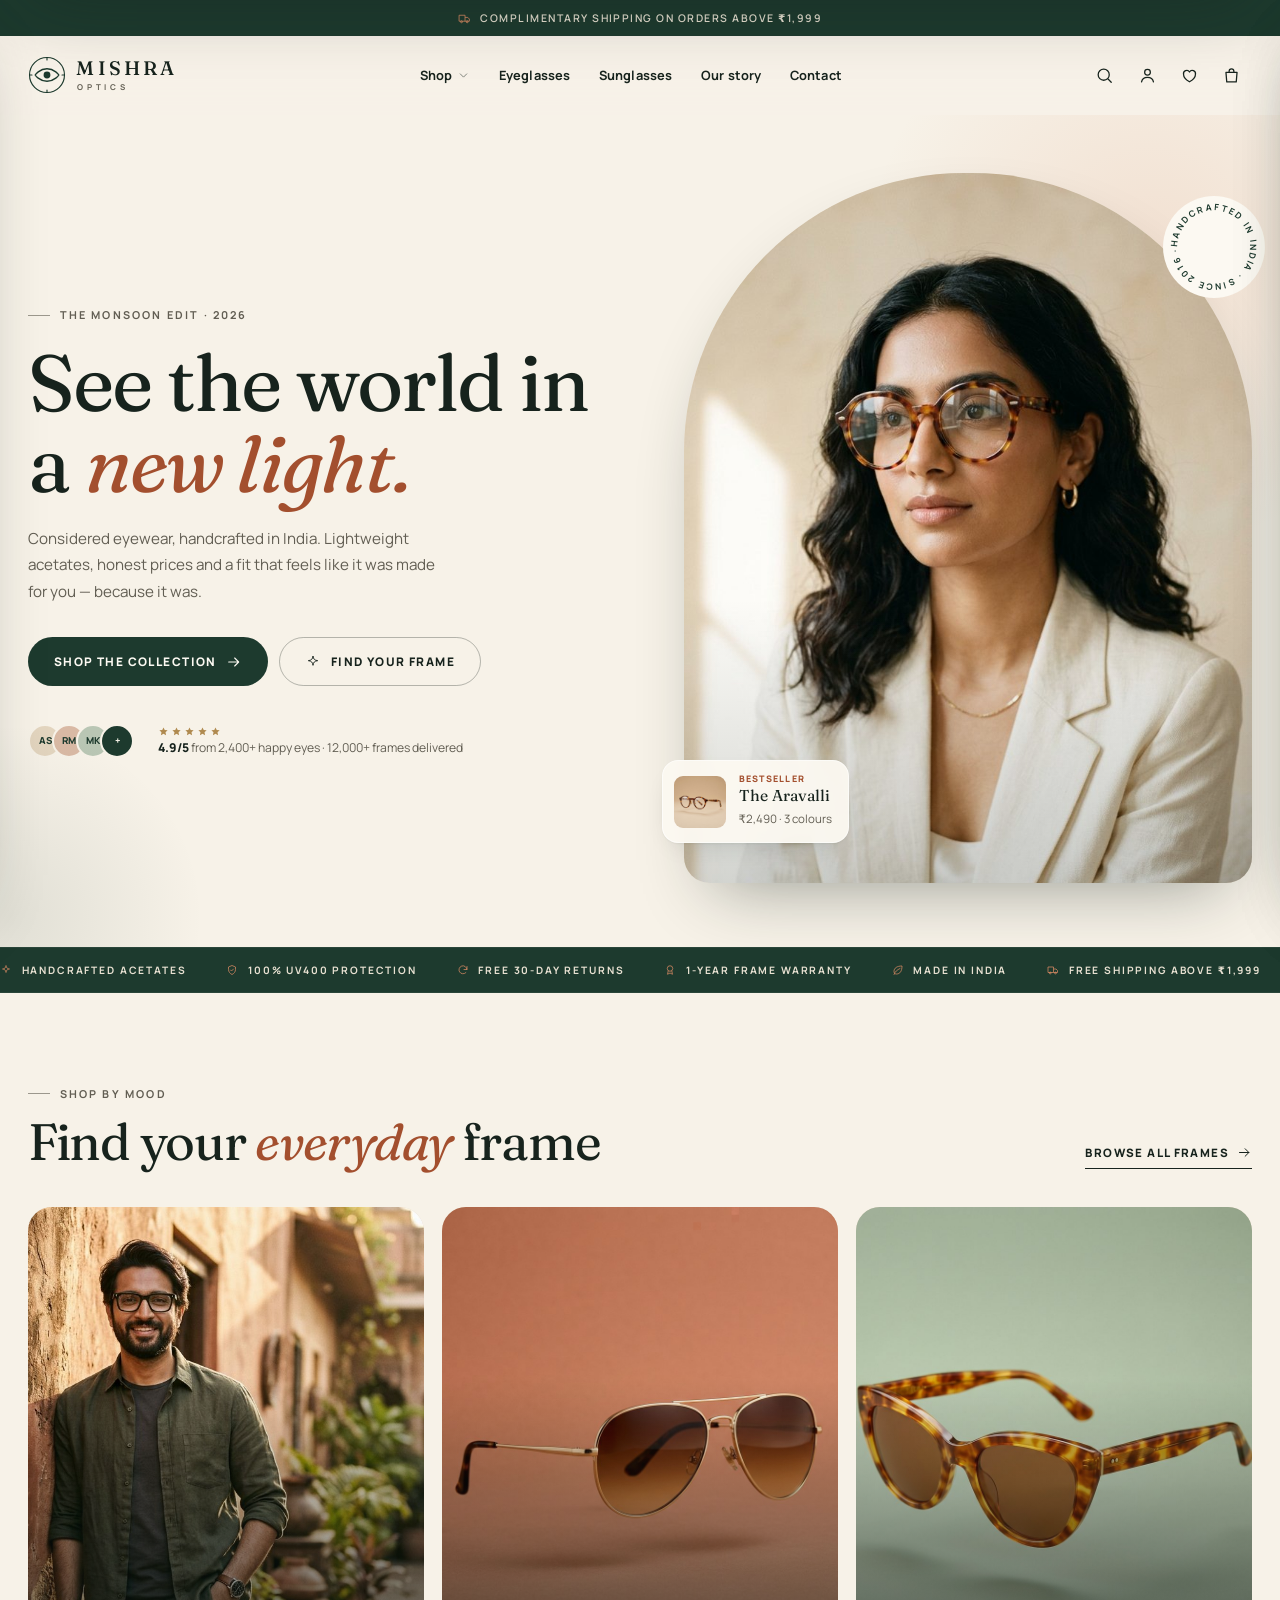
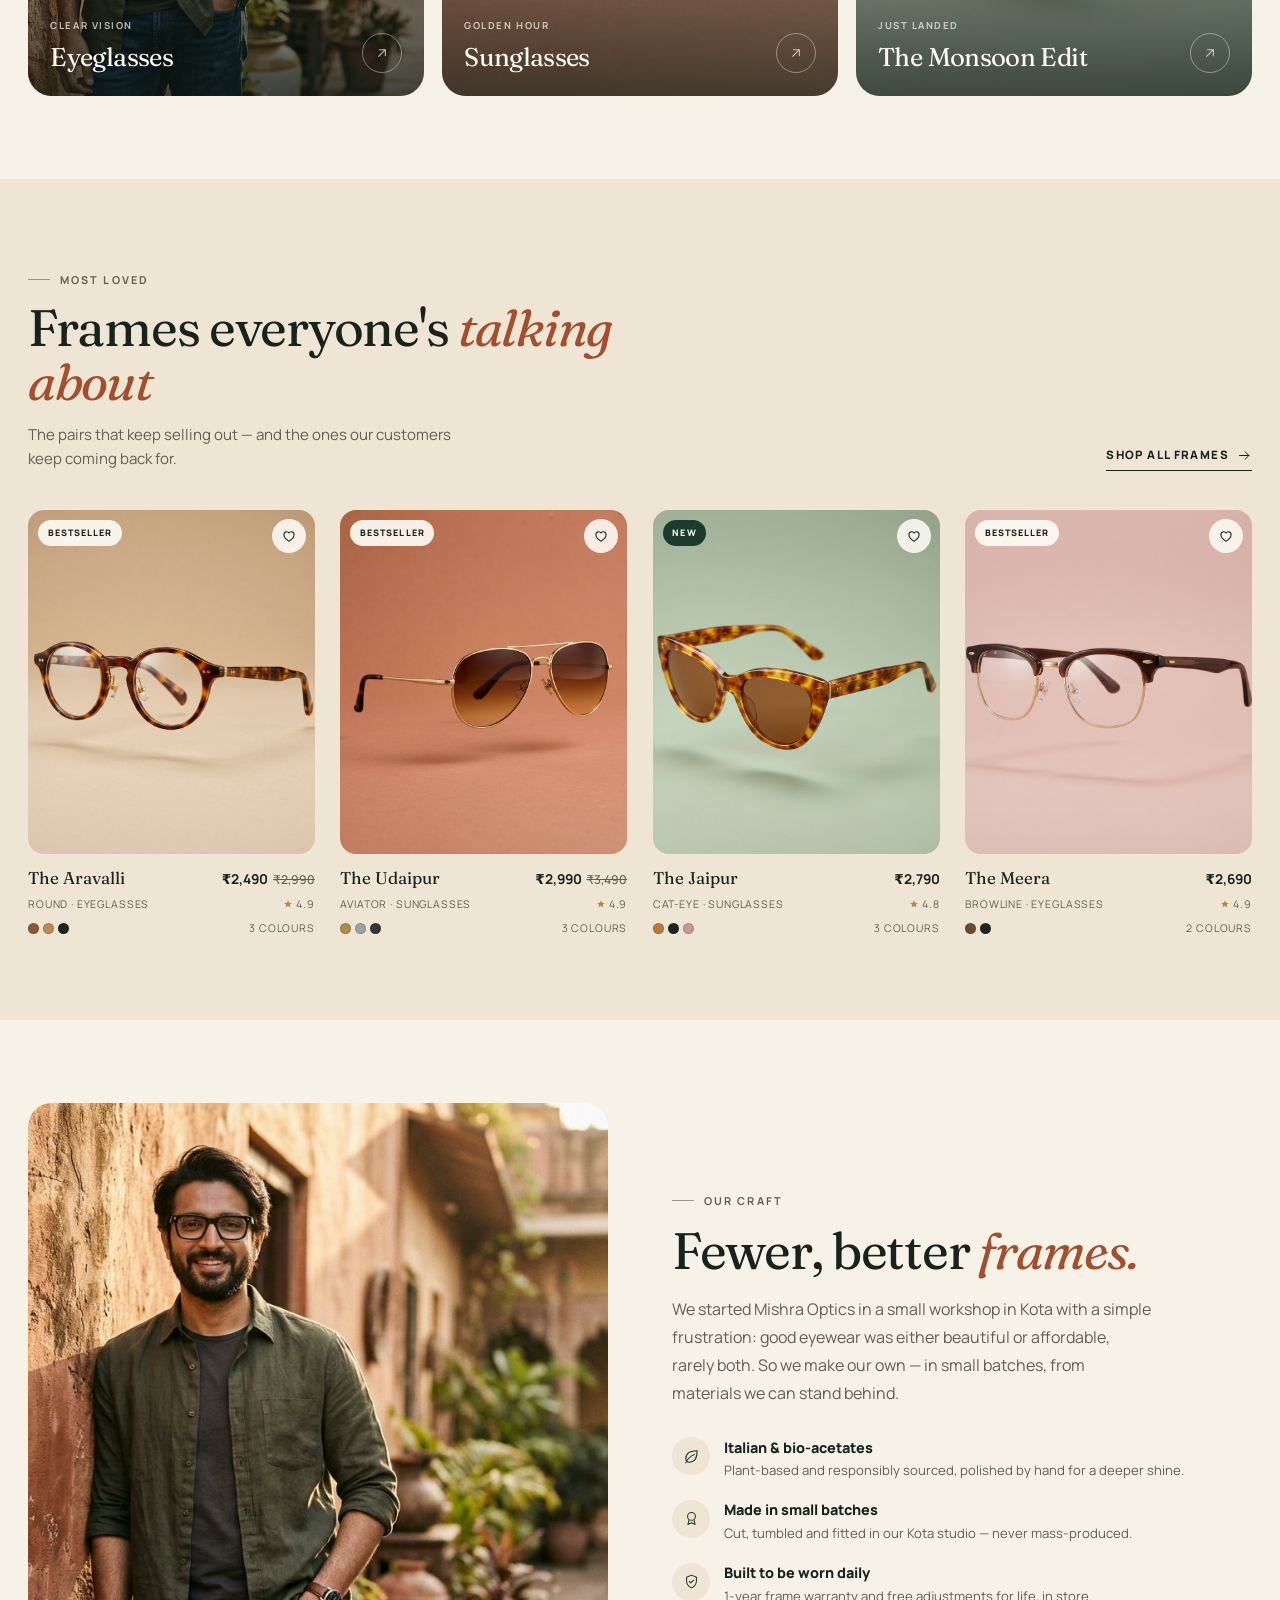
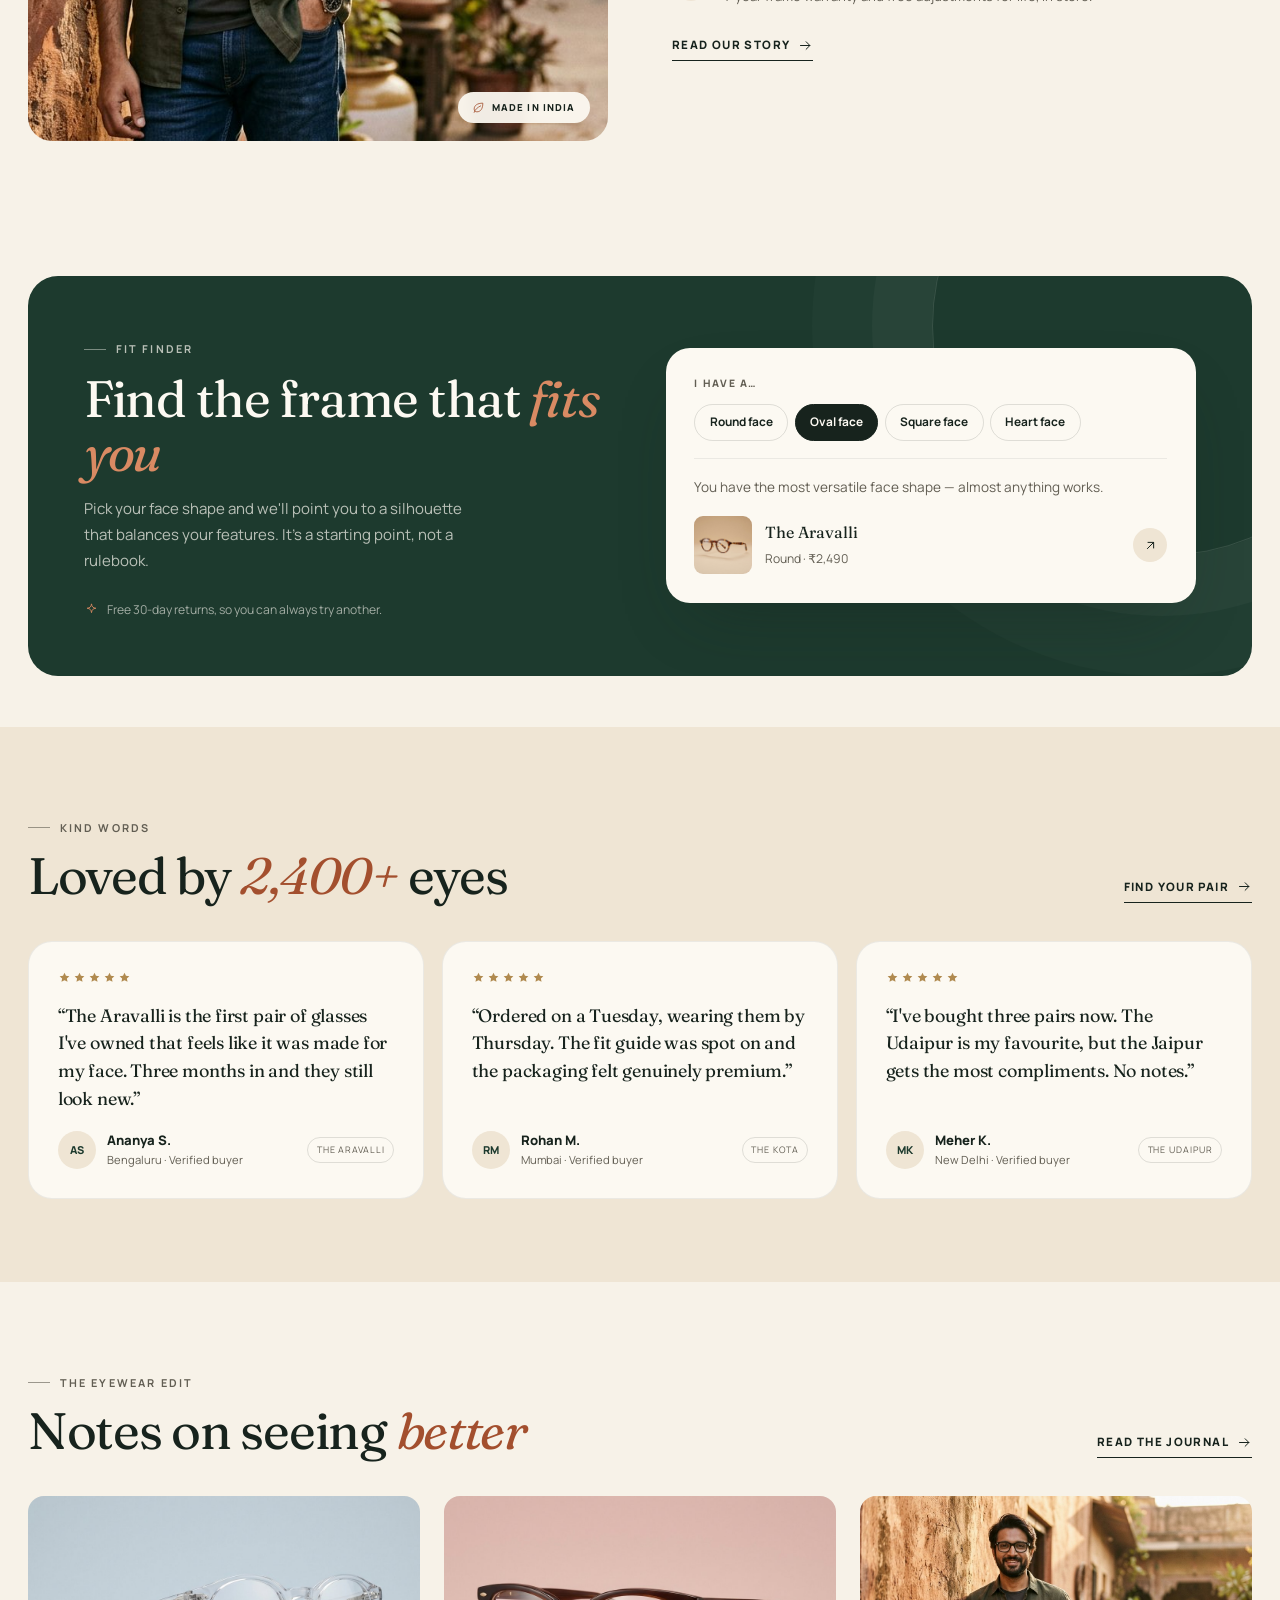
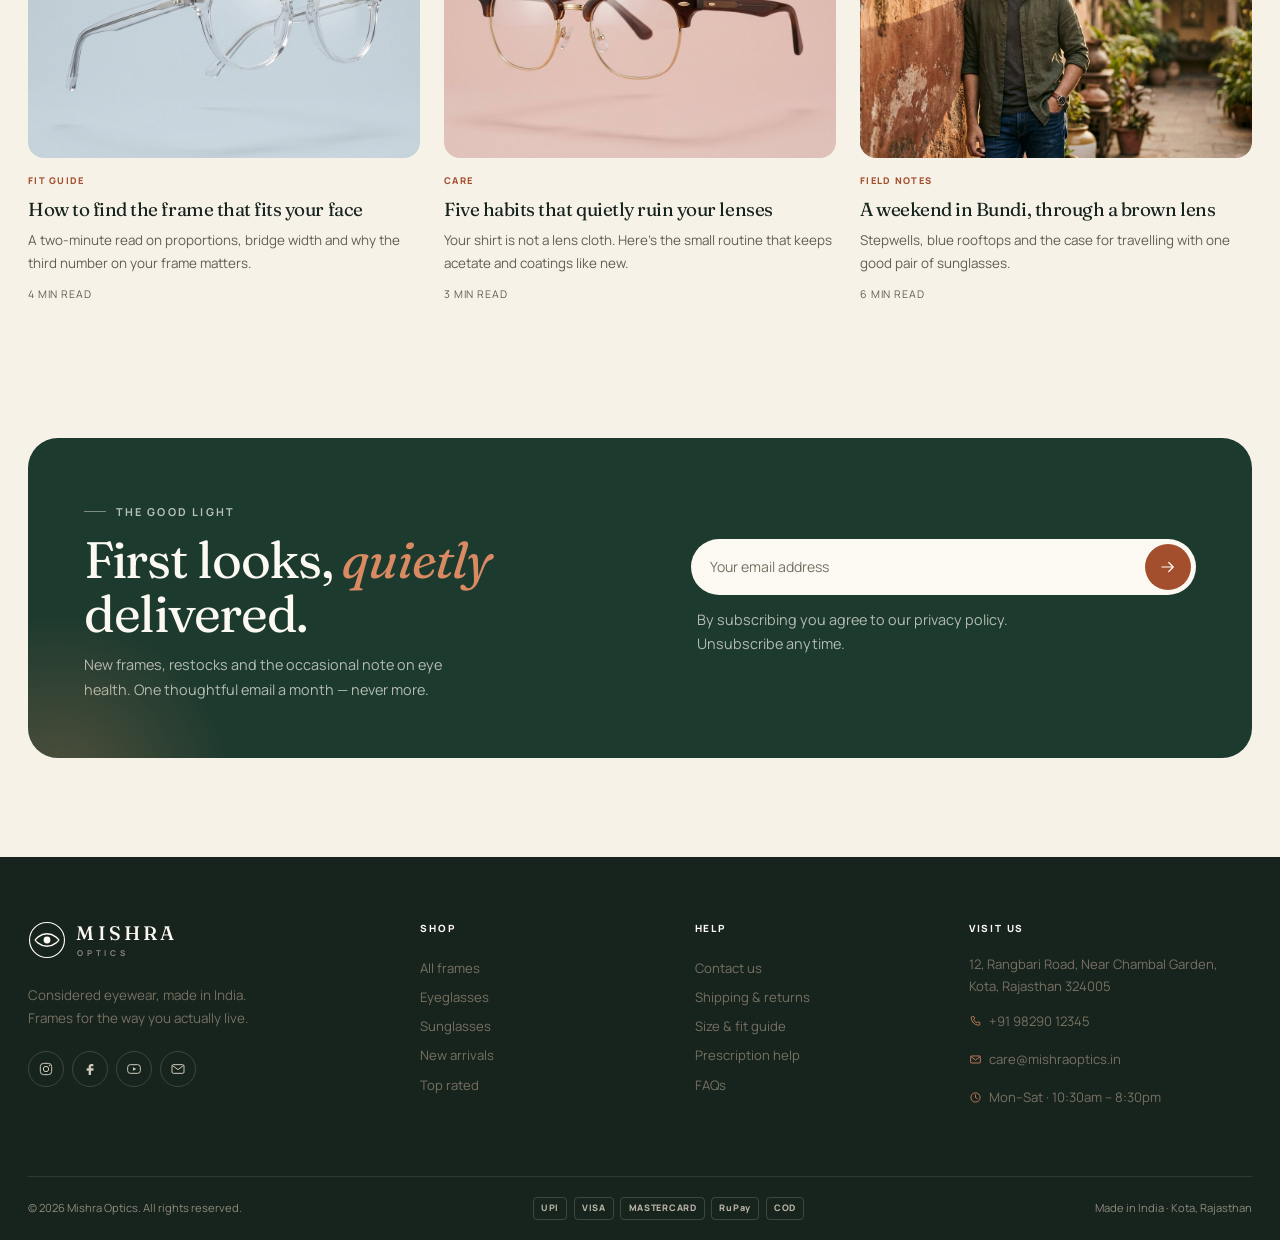
==== index.html @ b4563faf "Add frontend-only Mishra Optics storefront - Home, shop, product, about and contact pages - Catalogu" ====
<!DOCTYPE html>
<html lang="en">
<head>
<meta charset="UTF-8">
<meta name="viewport" content="width=device-width, initial-scale=1">
<title>Mishra Optics — Considered eyewear, made in India</title>
<meta name="description" content="Mishra Optics crafts lightweight, considered eyeglasses and sunglasses in India. Hand-polished acetates, UV400 lenses, free 30-day returns and a fit that feels made for you.">
<link rel="stylesheet" href="css/styles.css">
<link rel="icon" href="data:image/svg+xml,%3Csvg xmlns='http://www.w3.org/2000/svg' viewBox='0 0 40 40'%3E%3Crect width='40' height='40' rx='10' fill='%231d3a2e'/%3E%3Cpath d='M8 20s4.5-6 12-6 12 6 12 6-4.5 6-12 6S8 20 8 20Z' fill='none' stroke='%23f7f2e8' stroke-width='1.6'/%3E%3Ccircle cx='20' cy='20' r='3.4' fill='%23b65f3c'/%3E%3C/svg%3E">
</head>
<body>

<a class="skip-link" href="#main">Skip to content</a>

<div class="announce">
  <div class="announce__inner">
    <div class="announce__item is-active"><svg class="icon" aria-hidden="true"><use href="assets/icons.svg#i-truck"></use></svg> Complimentary shipping on orders above ₹1,999</div>
    <div class="announce__item"><svg class="icon" aria-hidden="true"><use href="assets/icons.svg#i-refresh"></use></svg> 30-day no-questions returns · 1-year frame warranty</div>
    <div class="announce__item"><svg class="icon" aria-hidden="true"><use href="assets/icons.svg#i-sparkle"></use></svg> New: The Monsoon Edit — now in store and online</div>
  </div>
</div>

<header class="site-header">
  <div class="container header__inner">
    <a class="brand" href="index.html" aria-label="Mishra Optics — home">
      <svg class="brand__mark" viewBox="0 0 40 40" fill="none" aria-hidden="true">
        <circle cx="20" cy="20" r="18.4" stroke="currentColor" stroke-width="1.2"/>
        <path d="M7.5 20S12 13.4 20 13.4 32.5 20 32.5 20 28 26.6 20 26.6 7.5 20 7.5 20Z" stroke="currentColor" stroke-width="1.4" stroke-linejoin="round"/>
        <circle cx="20" cy="20" r="3.6" fill="currentColor"/>
        <path d="M20 1.6v2.6M20 35.8v2.6M1.6 20h2.6M35.8 20h2.6" stroke="currentColor" stroke-width="1.2" stroke-linecap="round"/>
      </svg>
      <span class="brand__text"><span class="brand__name">MISHRA</span><span class="brand__sub">OPTICS</span></span>
    </a>

    <nav class="nav" aria-label="Main navigation">
      <div class="has-mega">
        <button class="nav__link" type="button" aria-haspopup="true">Shop <svg class="icon" aria-hidden="true"><use href="assets/icons.svg#i-chevron-down"></use></svg></button>
        <div class="mega">
          <div>
            <h4>Shop</h4>
            <a href="shop.html">All frames</a>
            <a href="shop.html?category=eyeglasses">Eyeglasses</a>
            <a href="shop.html?category=sunglasses">Sunglasses</a>
            <a href="shop.html?sort=newest">New arrivals</a>
            <a href="shop.html?sort=rating">Top rated</a>
          </div>
          <div>
            <h4>By shape</h4>
            <a href="shop.html?shape=Round">Round</a>
            <a href="shop.html?shape=Rectangle">Rectangle</a>
            <a href="shop.html?shape=Aviator">Aviator</a>
            <a href="shop.html?shape=Cat-eye">Cat-eye</a>
            <a href="shop.html?shape=Square">Square</a>
          </div>
          <a class="mega__feature" href="shop.html?sort=newest">
            <img src="images/product-jaipur.jpg" alt="The Jaipur sunglasses" loading="lazy">
            <span>The Monsoon Edit</span>
            <strong>New shapes for golden hour</strong>
          </a>
        </div>
      </div>
      <a class="nav__link" href="shop.html?category=eyeglasses">Eyeglasses</a>
      <a class="nav__link" href="shop.html?category=sunglasses">Sunglasses</a>
      <a class="nav__link" href="about.html">Our story</a>
      <a class="nav__link" href="contact.html">Contact</a>
    </nav>

    <div class="header__actions">
      <button class="icon-btn" type="button" data-open-search aria-label="Search frames"><svg class="icon" aria-hidden="true"><use href="assets/icons.svg#i-search"></use></svg></button>
      <a class="icon-btn icon-btn--account" href="contact.html" aria-label="Help and contact"><svg class="icon" aria-hidden="true"><use href="assets/icons.svg#i-user"></use></svg></a>
      <button class="icon-btn" type="button" data-open-wishlist aria-label="Saved frames"><svg class="icon" aria-hidden="true"><use href="assets/icons.svg#i-heart"></use></svg><span class="icon-btn__count" data-wish-count hidden>0</span></button>
      <button class="icon-btn" type="button" data-open-cart aria-label="Shopping bag"><svg class="icon" aria-hidden="true"><use href="assets/icons.svg#i-bag"></use></svg><span class="icon-btn__count" data-cart-count hidden>0</span></button>
      <button class="icon-btn burger" type="button" data-open-menu aria-label="Open menu"><svg class="icon" aria-hidden="true"><use href="assets/icons.svg#i-menu"></use></svg></button>
    </div>
  </div>
</header>

<main id="main">
  <section class="hero">
    <div class="container hero__grid">
      <div class="hero__copy">
        <span class="eyebrow">The Monsoon Edit · 2026</span>
        <h1>See the world in a <em>new light.</em></h1>
        <p class="hero__lede">Considered eyewear, handcrafted in India. Lightweight acetates, honest prices and a fit that feels like it was made for you — because it was.</p>
        <div class="hero__actions">
          <a class="btn btn-primary" href="shop.html">Shop the collection <svg class="icon" aria-hidden="true"><use href="assets/icons.svg#i-arrow-right"></use></svg></a>
          <a class="btn btn-outline" href="#fitFinder"><svg class="icon" aria-hidden="true"><use href="assets/icons.svg#i-sparkle"></use></svg> Find your frame</a>
        </div>
        <div class="hero__proof">
          <div class="avatars" aria-hidden="true"><span>AS</span><span>RM</span><span>MK</span><span>+</span></div>
          <div class="proof__text">
            <div class="proof__stars" aria-label="Rated 4.9 out of 5">
              <svg class="icon" aria-hidden="true"><use href="assets/icons.svg#i-star"></use></svg><svg class="icon" aria-hidden="true"><use href="assets/icons.svg#i-star"></use></svg><svg class="icon" aria-hidden="true"><use href="assets/icons.svg#i-star"></use></svg><svg class="icon" aria-hidden="true"><use href="assets/icons.svg#i-star"></use></svg><svg class="icon" aria-hidden="true"><use href="assets/icons.svg#i-star"></use></svg>
            </div>
            <strong>4.9/5</strong> from 2,400+ happy eyes · 12,000+ frames delivered
          </div>
        </div>
      </div>

      <div class="hero__media">
        <div class="hero__frame">
          <img src="images/hero.jpg" alt="Model wearing round tortoiseshell Mishra Optics frames" width="900" height="1125" fetchpriority="high">
        </div>
        <svg class="hero__seal" viewBox="0 0 100 100" aria-hidden="true">
          <circle cx="50" cy="50" r="49"></circle>
          <defs><path id="sealPath" d="M50,50 m-35,0 a35,35 0 1,1 70,0 a35,35 0 1,1 -70,0"></path></defs>
          <text><textPath href="#sealPath">Handcrafted in India · Since 2016 · </textPath></text>
        </svg>
        <a class="hero__card" href="product.html?id=aravalli">
          <img src="images/product-aravalli.jpg" alt="The Aravalli frame" loading="lazy">
          <div><span>Bestseller</span><strong>The Aravalli</strong><small>₹2,490 · 3 colours</small></div>
        </a>
      </div>
    </div>
  </section>

  <div class="marquee" aria-hidden="true">
    <div class="marquee__track">
      <div class="marquee__group">
        <span class="marquee__item"><svg class="icon"><use href="assets/icons.svg#i-sparkle"></use></svg> Handcrafted acetates</span>
        <span class="marquee__item"><svg class="icon"><use href="assets/icons.svg#i-shield"></use></svg> 100% UV400 protection</span>
        <span class="marquee__item"><svg class="icon"><use href="assets/icons.svg#i-refresh"></use></svg> Free 30-day returns</span>
        <span class="marquee__item"><svg class="icon"><use href="assets/icons.svg#i-award"></use></svg> 1-year frame warranty</span>
        <span class="marquee__item"><svg class="icon"><use href="assets/icons.svg#i-leaf"></use></svg> Made in India</span>
        <span class="marquee__item"><svg class="icon"><use href="assets/icons.svg#i-truck"></use></svg> Free shipping above ₹1,999</span>
      </div>
      <div class="marquee__group">
        <span class="marquee__item"><svg class="icon"><use href="assets/icons.svg#i-sparkle"></use></svg> Handcrafted acetates</span>
        <span class="marquee__item"><svg class="icon"><use href="assets/icons.svg#i-shield"></use></svg> 100% UV400 protection</span>
        <span class="marquee__item"><svg class="icon"><use href="assets/icons.svg#i-refresh"></use></svg> Free 30-day returns</span>
        <span class="marquee__item"><svg class="icon"><use href="assets/icons.svg#i-award"></use></svg> 1-year frame warranty</span>
        <span class="marquee__item"><svg class="icon"><use href="assets/icons.svg#i-leaf"></use></svg> Made in India</span>
        <span class="marquee__item"><svg class="icon"><use href="assets/icons.svg#i-truck"></use></svg> Free shipping above ₹1,999</span>
      </div>
    </div>
  </div>

  <section class="section">
    <div class="container">
      <div class="section-head">
        <div class="section-head__copy">
          <span class="eyebrow">Shop by mood</span>
          <h2>Find your <em>everyday</em> frame</h2>
        </div>
        <a class="link-arrow" href="shop.html">Browse all frames <svg class="icon" aria-hidden="true"><use href="assets/icons.svg#i-arrow-right"></use></svg></a>
      </div>
      <div class="cat-grid">
        <a class="cat-card reveal" href="shop.html?category=eyeglasses">
          <img src="images/lifestyle.jpg" alt="Man wearing black rectangular eyeglasses" loading="lazy">
          <div class="cat-card__body">
            <div><span>Clear vision</span><h3>Eyeglasses</h3></div>
            <span class="cat-card__arrow"><svg class="icon" aria-hidden="true"><use href="assets/icons.svg#i-arrow-up-right"></use></svg></span>
          </div>
        </a>
        <a class="cat-card reveal" style="--d:80ms" href="shop.html?category=sunglasses">
          <img src="images/product-udaipur.jpg" alt="Gold aviator sunglasses" loading="lazy">
          <div class="cat-card__body">
            <div><span>Golden hour</span><h3>Sunglasses</h3></div>
            <span class="cat-card__arrow"><svg class="icon" aria-hidden="true"><use href="assets/icons.svg#i-arrow-up-right"></use></svg></span>
          </div>
        </a>
        <a class="cat-card reveal" style="--d:160ms" href="shop.html?sort=newest">
          <img src="images/product-jaipur.jpg" alt="Honey tortoiseshell cat-eye sunglasses" loading="lazy">
          <div class="cat-card__body">
            <div><span>Just landed</span><h3>The Monsoon Edit</h3></div>
            <span class="cat-card__arrow"><svg class="icon" aria-hidden="true"><use href="assets/icons.svg#i-arrow-up-right"></use></svg></span>
          </div>
        </a>
      </div>
    </div>
  </section>

  <section class="section section--cream">
    <div class="container">
      <div class="section-head">
        <div class="section-head__copy">
          <span class="eyebrow">Most loved</span>
          <h2>Frames everyone's <em>talking about</em></h2>
          <p>The pairs that keep selling out — and the ones our customers keep coming back for.</p>
        </div>
        <a class="link-arrow" href="shop.html">Shop all frames <svg class="icon" aria-hidden="true"><use href="assets/icons.svg#i-arrow-right"></use></svg></a>
      </div>
      <div class="product-grid" id="homeProducts"></div>
    </div>
  </section>

  <section class="section">
    <div class="container split">
      <div class="split__media reveal">
        <img src="images/lifestyle.jpg" alt="Mishra Optics campaign portrait in warm afternoon light" loading="lazy">
        <span class="split__tag"><svg class="icon" aria-hidden="true"><use href="assets/icons.svg#i-leaf"></use></svg> Made in India</span>
      </div>
      <div class="split__body reveal" style="--d:100ms">
        <span class="eyebrow">Our craft</span>
        <h2>Fewer, better <em>frames.</em></h2>
        <p>We started Mishra Optics in a small workshop in Kota with a simple frustration: good eyewear was either beautiful or affordable, rarely both. So we make our own — in small batches, from materials we can stand behind.</p>
        <ul class="feature-list">
          <li>
            <span class="f-icon"><svg class="icon" aria-hidden="true"><use href="assets/icons.svg#i-leaf"></use></svg></span>
            <div><strong>Italian & bio-acetates</strong><span>Plant-based and responsibly sourced, polished by hand for a deeper shine.</span></div>
          </li>
          <li>
            <span class="f-icon"><svg class="icon" aria-hidden="true"><use href="assets/icons.svg#i-award"></use></svg></span>
            <div><strong>Made in small batches</strong><span>Cut, tumbled and fitted in our Kota studio — never mass-produced.</span></div>
          </li>
          <li>
            <span class="f-icon"><svg class="icon" aria-hidden="true"><use href="assets/icons.svg#i-shield"></use></svg></span>
            <div><strong>Built to be worn daily</strong><span>1-year frame warranty and free adjustments for life, in store.</span></div>
          </li>
        </ul>
        <a class="link-arrow" href="about.html">Read our story <svg class="icon" aria-hidden="true"><use href="assets/icons.svg#i-arrow-right"></use></svg></a>
      </div>
    </div>
  </section>

  <section class="section section--tight" id="fitFinder">
    <div class="container">
      <div class="fit reveal" id="fitFinderMount"></div>
    </div>
  </section>

  <section class="section section--cream">
    <div class="container">
      <div class="section-head">
        <div class="section-head__copy">
          <span class="eyebrow">Kind words</span>
          <h2>Loved by <em>2,400+</em> eyes</h2>
        </div>
        <a class="link-arrow" href="shop.html">Find your pair <svg class="icon" aria-hidden="true"><use href="assets/icons.svg#i-arrow-right"></use></svg></a>
      </div>
      <div class="testi-grid" id="testiGrid"></div>
    </div>
  </section>

  <section class="section">
    <div class="container">
      <div class="section-head">
        <div class="section-head__copy">
          <span class="eyebrow">The eyewear edit</span>
          <h2>Notes on seeing <em>better</em></h2>
        </div>
        <a class="link-arrow" href="about.html">Read the journal <svg class="icon" aria-hidden="true"><use href="assets/icons.svg#i-arrow-right"></use></svg></a>
      </div>
      <div class="journal-grid" id="journalGrid"></div>
    </div>
  </section>

  <section class="section section--tight">
    <div class="container">
      <div class="newsletter reveal">
        <div>
          <span class="eyebrow eyebrow--light">The good light</span>
          <h2>First looks, <em>quietly</em> delivered.</h2>
          <p>New frames, restocks and the occasional note on eye health. One thoughtful email a month — never more.</p>
        </div>
        <div>
          <form class="newsletter__form" id="newsletterForm" novalidate>
            <div class="newsletter__field">
              <input type="email" id="newsletterEmail" placeholder="Your email address" aria-label="Email address" autocomplete="email" required>
              <button class="newsletter__submit" type="submit" aria-label="Subscribe"><svg class="icon" aria-hidden="true"><use href="assets/icons.svg#i-arrow-right"></use></svg></button>
            </div>
            <p class="newsletter__note">By subscribing you agree to our privacy policy. Unsubscribe anytime.</p>
            <div class="newsletter__success"><svg class="icon" aria-hidden="true"><use href="assets/icons.svg#i-check"></use></svg> You're on the list. Welcome to the good light.</div>
          </form>
        </div>
      </div>
    </div>
  </section>
</main>

<footer class="site-footer">
  <div class="container">
    <div class="footer__main">
      <div class="footer__brand">
        <a class="brand" href="index.html" aria-label="Mishra Optics home">
          <svg class="brand__mark" viewBox="0 0 40 40" fill="none" aria-hidden="true">
            <circle cx="20" cy="20" r="18.4" stroke="currentColor" stroke-width="1.2"/>
            <path d="M7.5 20S12 13.4 20 13.4 32.5 20 32.5 20 28 26.6 20 26.6 7.5 20 7.5 20Z" stroke="currentColor" stroke-width="1.4" stroke-linejoin="round"/>
            <circle cx="20" cy="20" r="3.6" fill="currentColor"/>
          </svg>
          <span class="brand__text"><span class="brand__name">MISHRA</span><span class="brand__sub">OPTICS</span></span>
        </a>
        <p>Considered eyewear, made in India. Frames for the way you actually live.</p>
        <div class="footer__socials">
          <a href="https://instagram.com" target="_blank" rel="noopener" aria-label="Instagram"><svg class="icon" aria-hidden="true"><use href="assets/icons.svg#i-instagram"></use></svg></a>
          <a href="https://facebook.com" target="_blank" rel="noopener" aria-label="Facebook"><svg class="icon" aria-hidden="true"><use href="assets/icons.svg#i-facebook"></use></svg></a>
          <a href="https://youtube.com" target="_blank" rel="noopener" aria-label="YouTube"><svg class="icon" aria-hidden="true"><use href="assets/icons.svg#i-youtube"></use></svg></a>
          <a href="mailto:care@mishraoptics.in" aria-label="Email us"><svg class="icon" aria-hidden="true"><use href="assets/icons.svg#i-mail"></use></svg></a>
        </div>
      </div>
      <div class="footer__col">
        <h4>Shop</h4>
        <a href="shop.html">All frames</a>
        <a href="shop.html?category=eyeglasses">Eyeglasses</a>
        <a href="shop.html?category=sunglasses">Sunglasses</a>
        <a href="shop.html?sort=newest">New arrivals</a>
        <a href="shop.html?sort=rating">Top rated</a>
      </div>
      <div class="footer__col">
        <h4>Help</h4>
        <a href="contact.html">Contact us</a>
        <a href="contact.html">Shipping & returns</a>
        <a href="contact.html">Size & fit guide</a>
        <a href="contact.html">Prescription help</a>
        <a href="contact.html">FAQs</a>
      </div>
      <div class="footer__col">
        <h4>Visit us</h4>
        <address>12, Rangbari Road, Near Chambal Garden,<br>Kota, Rajasthan 324005</address>
        <a class="footer__contact" href="tel:+919829012345"><svg class="icon" aria-hidden="true"><use href="assets/icons.svg#i-phone"></use></svg> +91 98290 12345</a>
        <a class="footer__contact" href="mailto:care@mishraoptics.in"><svg class="icon" aria-hidden="true"><use href="assets/icons.svg#i-mail"></use></svg> care@mishraoptics.in</a>
        <a class="footer__contact" href="contact.html"><svg class="icon" aria-hidden="true"><use href="assets/icons.svg#i-clock"></use></svg> Mon–Sat · 10:30am – 8:30pm</a>
      </div>
    </div>
    <div class="footer__bottom">
      <span>© <span id="year">2026</span> Mishra Optics. All rights reserved.</span>
      <div class="footer__pay"><span>UPI</span><span>VISA</span><span>MASTERCARD</span><span>RuPay</span><span>COD</span></div>
      <span>Made in India · Kota, Rajasthan</span>
    </div>
  </div>
</footer>

<script src="js/data.js"></script>
<script src="js/app.js"></script>
</body>
</html>
---- css/styles.css ----
/* ==================================================================
   MISHRA OPTICS — frontend design system
   Warm editorial minimalism · no frameworks · no backend
================================================================== */

/* ---------- self-hosted type ---------- */
@font-face { font-family: "Fraunces"; font-style: normal; font-weight: 400; font-display: swap; src: url("../assets/fonts/fraunces-400.woff2") format("woff2"); }
@font-face { font-family: "Fraunces"; font-style: normal; font-weight: 500; font-display: swap; src: url("../assets/fonts/fraunces-500.woff2") format("woff2"); }
@font-face { font-family: "Fraunces"; font-style: normal; font-weight: 600; font-display: swap; src: url("../assets/fonts/fraunces-600.woff2") format("woff2"); }
@font-face { font-family: "Fraunces"; font-style: italic; font-weight: 400; font-display: swap; src: url("../assets/fonts/fraunces-400-italic.woff2") format("woff2"); }
@font-face { font-family: "Manrope"; font-style: normal; font-weight: 400; font-display: swap; src: url("../assets/fonts/manrope-400.woff2") format("woff2"); }
@font-face { font-family: "Manrope"; font-style: normal; font-weight: 500; font-display: swap; src: url("../assets/fonts/manrope-500.woff2") format("woff2"); }
@font-face { font-family: "Manrope"; font-style: normal; font-weight: 600; font-display: swap; src: url("../assets/fonts/manrope-600.woff2") format("woff2"); }
@font-face { font-family: "Manrope"; font-style: normal; font-weight: 700; font-display: swap; src: url("../assets/fonts/manrope-700.woff2") format("woff2"); }
@font-face { font-family: "Manrope"; font-style: normal; font-weight: 800; font-display: swap; src: url("../assets/fonts/manrope-800.woff2") format("woff2"); }

:root {
  --paper: #f7f2e8;
  --paper-2: #fcf9f2;
  --cream: #efe5d4;
  --sand: #e3d5bf;
  --ink: #17231d;
  --forest: #1d3a2e;
  --forest-2: #2a5040;
  --clay: #a34f2e;
  --clay-soft: #d98a63;
  --gold: #b08a4f;
  --muted: #625e53;
  --line: rgba(23, 35, 29, 0.13);
  --line-soft: rgba(23, 35, 29, 0.07);
  --white: #fffdf8;
  --serif: "Fraunces", "Iowan Old Style", Georgia, "Times New Roman", serif;
  --sans: "Manrope", ui-sans-serif, system-ui, -apple-system, "Segoe UI", sans-serif;
  --shadow-sm: 0 1px 2px rgba(23, 35, 29, 0.05), 0 10px 30px -18px rgba(23, 35, 29, 0.3);
  --shadow-lg: 0 30px 70px -30px rgba(23, 35, 29, 0.45);
  --r-sm: 10px;
  --r-md: 16px;
  --r-lg: 24px;
  --ease: cubic-bezier(0.22, 0.61, 0.36, 1);
  --header-h: 78px;
}

*,
*::before,
*::after { box-sizing: border-box; }

html { scroll-behavior: smooth; -webkit-text-size-adjust: 100%; }

body {
  margin: 0;
  background: var(--paper);
  color: var(--ink);
  font-family: var(--sans);
  font-size: 16px;
  line-height: 1.6;
  -webkit-font-smoothing: antialiased;
  overflow-x: hidden;
}

body.no-scroll { overflow: hidden; }

img { max-width: 100%; display: block; }
a { color: inherit; text-decoration: none; }
button { font: inherit; color: inherit; cursor: pointer; }
input, select, textarea { font: inherit; color: inherit; }
ul, ol { margin: 0; padding: 0; list-style: none; }
h1, h2, h3, h4, p { margin: 0; }

::selection { background: var(--clay); color: var(--white); }

:focus-visible {
  outline: 2px solid var(--clay);
  outline-offset: 3px;
  border-radius: 4px;
}

.container {
  width: min(1240px, 100% - 56px);
  margin-inline: auto;
}

.serif { font-family: var(--serif); }
.muted { color: var(--muted); }
.skip-link {
  position: fixed;
  left: 1rem;
  top: -100px;
  z-index: 300;
  background: var(--ink);
  color: var(--paper-2);
  padding: 0.75rem 1.1rem;
  border-radius: 999px;
  font-size: 0.78rem;
  font-weight: 700;
  transition: top 0.2s var(--ease);
}
.skip-link:focus { top: 1rem; }

.sr-only {
  position: absolute; width: 1px; height: 1px; padding: 0; margin: -1px;
  overflow: hidden; clip: rect(0 0 0 0); white-space: nowrap; border: 0;
}
.icon { width: 20px; height: 20px; flex: none; display: block; }

/* ---------- type ---------- */
h1, h2, h3, .display {
  font-family: var(--serif);
  font-weight: 400;
  font-variation-settings: "SOFT" 0, "WONK" 0;
  letter-spacing: -0.025em;
  line-height: 1.02;
}
h1 { font-size: clamp(2.9rem, 6.2vw, 5.4rem); }
h2 { font-size: clamp(2rem, 4vw, 3.35rem); line-height: 1.05; }
h3 { font-size: clamp(1.15rem, 1.6vw, 1.4rem); line-height: 1.25; }
h1 em, h2 em { font-style: italic; color: var(--clay); }

.eyebrow {
  display: inline-flex;
  align-items: center;
  gap: 0.6rem;
  font-size: 0.68rem;
  font-weight: 700;
  letter-spacing: 0.2em;
  text-transform: uppercase;
  color: var(--muted);
}
.eyebrow::before {
  content: "";
  width: 22px; height: 1px;
  background: currentColor;
  opacity: 0.6;
}
.eyebrow--light { color: rgba(252, 249, 242, 0.7); }

/* ---------- buttons ---------- */
.btn {
  display: inline-flex;
  align-items: center;
  justify-content: center;
  gap: 0.6rem;
  padding: 0.95rem 1.55rem;
  border: 1px solid transparent;
  border-radius: 999px;
  font-size: 0.74rem;
  font-weight: 800;
  letter-spacing: 0.12em;
  text-transform: uppercase;
  line-height: 1;
  transition: background 0.3s var(--ease), color 0.3s var(--ease),
    transform 0.3s var(--ease), box-shadow 0.3s var(--ease), border-color 0.3s;
  white-space: nowrap;
}
.btn .icon { width: 16px; height: 16px; transition: transform 0.3s var(--ease); }
.btn:hover .icon { transform: translateX(3px); }
.btn-primary { background: var(--forest); color: var(--paper-2); }
.btn-primary:hover { background: var(--ink); transform: translateY(-2px); box-shadow: var(--shadow-sm); }
.btn-clay { background: var(--clay); color: var(--white); }
.btn-clay:hover { background: #8f4327; transform: translateY(-2px); box-shadow: var(--shadow-sm); }
.btn-outline { border-color: rgba(23, 35, 29, 0.3); color: var(--ink); }
.btn-outline:hover { background: var(--ink); color: var(--paper-2); border-color: var(--ink); }
.btn-light { background: var(--paper-2); color: var(--ink); }
.btn-light:hover { background: var(--white); transform: translateY(-2px); }
.btn-block { width: 100%; }
.btn-sm { padding: 0.7rem 1.1rem; font-size: 0.66rem; }

.link-arrow {
  display: inline-flex;
  align-items: center;
  gap: 0.5rem;
  font-size: 0.72rem;
  font-weight: 800;
  letter-spacing: 0.12em;
  text-transform: uppercase;
  padding-bottom: 0.35rem;
  border-bottom: 1px solid currentColor;
  transition: gap 0.3s var(--ease), color 0.3s;
}
.link-arrow .icon { width: 15px; height: 15px; }
.link-arrow:hover { gap: 0.85rem; color: var(--clay); }

/* ---------- announcement + header ---------- */
.announce {
  background: var(--forest);
  color: #e9e2d3;
  font-size: 0.66rem;
  font-weight: 600;
  letter-spacing: 0.14em;
  text-transform: uppercase;
  height: 36px;
  display: grid;
  place-items: center;
  position: relative;
  z-index: 61;
}
.announce__inner { position: relative; height: 100%; width: 100%; overflow: hidden; }
.announce__item {
  position: absolute; inset: 0;
  display: flex; align-items: center; justify-content: center; gap: 0.6rem;
  opacity: 0; transform: translateY(6px);
  transition: opacity 0.5s var(--ease), transform 0.5s var(--ease);
  padding-inline: 1rem; text-align: center;
}
.announce__item.is-active { opacity: 1; transform: none; }
.announce__item .icon { width: 13px; height: 13px; color: var(--clay-soft); }

.site-header {
  position: sticky;
  top: 0;
  z-index: 60;
  background: rgba(247, 242, 232, 0.86);
  backdrop-filter: blur(16px) saturate(1.2);
  -webkit-backdrop-filter: blur(16px) saturate(1.2);
  border-bottom: 1px solid transparent;
  transition: border-color 0.3s, box-shadow 0.3s, background 0.3s;
}
.site-header.is-scrolled {
  border-bottom-color: var(--line-soft);
  box-shadow: 0 12px 30px -26px rgba(23, 35, 29, 0.5);
  background: rgba(247, 242, 232, 0.94);
}
.header__inner {
  height: var(--header-h);
  display: flex;
  align-items: center;
  justify-content: space-between;
  gap: 1.5rem;
}

.brand { display: inline-flex; align-items: center; gap: 0.65rem; flex: none; }
.brand__mark { width: 38px; height: 38px; color: var(--forest); }
.brand__text { display: flex; flex-direction: column; line-height: 1; }
.brand__name {
  font-family: var(--serif);
  font-size: 1.22rem;
  letter-spacing: 0.16em;
  font-weight: 500;
}
.brand__sub {
  font-size: 0.5rem;
  letter-spacing: 0.46em;
  font-weight: 700;
  color: var(--muted);
  margin-top: 0.32rem;
  padding-left: 0.1em;
}

.nav { display: flex; align-items: center; gap: clamp(1rem, 2.2vw, 2rem); }
.nav__link {
  font-size: 0.8rem;
  font-weight: 650;
  letter-spacing: 0.015em;
  padding: 0.4rem 0;
  position: relative;
  display: inline-flex;
  align-items: center;
  gap: 0.3rem;
  background: none;
  border: 0;
}
.nav__link::after {
  content: "";
  position: absolute; left: 0; right: 0; bottom: 0;
  height: 1px; background: currentColor;
  transform: scaleX(0); transform-origin: right;
  transition: transform 0.35s var(--ease);
}
.nav__link:hover::after, .nav__link[aria-current="page"]::after { transform: scaleX(1); transform-origin: left; }
.nav__link .icon { width: 13px; height: 13px; opacity: 0.6; }

.has-mega { position: relative; }
.mega {
  position: absolute;
  top: calc(100% + 14px);
  left: -24px;
  width: 620px;
  background: var(--paper-2);
  border: 1px solid var(--line-soft);
  border-radius: var(--r-lg);
  box-shadow: var(--shadow-lg);
  padding: 1.6rem;
  display: grid;
  grid-template-columns: 1fr 1fr 1.1fr;
  gap: 1.5rem;
  opacity: 0;
  visibility: hidden;
  transform: translateY(8px);
  transition: opacity 0.25s var(--ease), transform 0.25s var(--ease), visibility 0.25s;
}
.has-mega:hover .mega, .has-mega:focus-within .mega {
  opacity: 1; visibility: visible; transform: none;
}
.mega h4 {
  font-family: var(--sans);
  font-size: 0.62rem;
  letter-spacing: 0.16em;
  text-transform: uppercase;
  color: var(--muted);
  margin-bottom: 0.7rem;
  font-weight: 800;
}
.mega a:not(.mega__feature) {
  display: block;
  font-size: 0.86rem;
  padding: 0.32rem 0;
  color: var(--ink);
  transition: color 0.2s, transform 0.2s;
}
.mega a:not(.mega__feature):hover { color: var(--clay); transform: translateX(2px); }
.mega__feature {
  background: var(--cream);
  border-radius: var(--r-md);
  padding: 1rem;
  display: flex;
  flex-direction: column;
  justify-content: space-between;
  gap: 0.75rem;
}
.mega__feature img { width: 100%; aspect-ratio: 16/10; object-fit: cover; border-radius: 8px; }
.mega__feature span { font-size: 0.62rem; letter-spacing: 0.14em; text-transform: uppercase; color: var(--muted); font-weight: 800; }
.mega__feature strong { font-family: var(--serif); font-weight: 400; font-size: 1.05rem; line-height: 1.2; display: block; }

.header__actions { display: flex; align-items: center; gap: 0.15rem; }
.icon-btn {
  position: relative;
  width: 40px; height: 40px;
  display: grid; place-items: center;
  background: none; border: 0; border-radius: 50%;
  transition: background 0.25s, color 0.25s;
}
.icon-btn:hover { background: var(--cream); }
.icon-btn .icon { width: 19px; height: 19px; }
.icon-btn__count {
  position: absolute;
  top: 1px; right: 0;
  min-width: 16px; height: 16px;
  padding: 0 4px;
  border-radius: 999px;
  background: var(--clay);
  color: var(--white);
  font-size: 0.56rem;
  font-weight: 800;
  display: grid; place-items: center;
  line-height: 1;
}
.icon-btn__count[hidden] { display: none; }
.burger { display: none; }

/* ---------- hero ---------- */
.hero {
  position: relative;
  padding-block: clamp(2rem, 4.5vw, 3.75rem) clamp(2.75rem, 5vw, 4.5rem);
  overflow: hidden;
}
.hero::before {
  content: "";
  position: absolute;
  width: 620px; height: 620px;
  right: -180px; top: -160px;
  background: radial-gradient(circle, rgba(217, 138, 99, 0.18), transparent 65%);
  pointer-events: none;
}
.hero::after {
  content: "";
  position: absolute;
  width: 420px; height: 420px;
  left: -200px; bottom: -180px;
  background: radial-gradient(circle, rgba(29, 58, 46, 0.1), transparent 65%);
  pointer-events: none;
}
.hero__grid {
  position: relative;
  display: grid;
  grid-template-columns: 1.02fr 0.98fr;
  gap: clamp(2rem, 5vw, 4.5rem);
  align-items: center;
}
.hero__copy { max-width: 580px; }
.hero h1 { margin: 1.15rem 0 1.35rem; }
.hero__lede {
  color: var(--muted);
  font-size: clamp(0.95rem, 1.15vw, 1.05rem);
  line-height: 1.75;
  max-width: 46ch;
}
.hero__actions { display: flex; flex-wrap: wrap; gap: 0.7rem; margin-top: 2rem; }
.hero__proof {
  display: flex;
  align-items: center;
  gap: 1.5rem;
  margin-top: 2.4rem;
  flex-wrap: wrap;
}
.avatars { display: flex; }
.avatars span {
  width: 34px; height: 34px;
  border-radius: 50%;
  background: var(--sand);
  border: 2px solid var(--paper);
  display: grid; place-items: center;
  font-size: 0.6rem; font-weight: 800;
  color: var(--forest);
  margin-left: -10px;
}
.avatars span:first-child { margin-left: 0; }
.avatars span:nth-child(2) { background: #d9b9a4; }
.avatars span:nth-child(3) { background: #b9c6b4; }
.avatars span:nth-child(4) { background: var(--forest); color: var(--paper); }
.proof__text { font-size: 0.76rem; line-height: 1.45; color: var(--muted); }
.proof__stars { display: flex; gap: 2px; color: var(--gold); margin-bottom: 2px; }
.proof__stars .icon { width: 11px; height: 11px; }
.proof__text strong { color: var(--ink); font-weight: 800; }

.hero__media { position: relative; }
.hero__frame {
  position: relative;
  aspect-ratio: 4 / 5;
  border-radius: 280px 280px 26px 26px;
  overflow: hidden;
  background: var(--cream);
  box-shadow: var(--shadow-lg);
}
.hero__frame img { width: 100%; height: 100%; object-fit: cover; object-position: center 30%; }
.hero__frame::after {
  content: "";
  position: absolute; inset: 0;
  background: linear-gradient(180deg, transparent 60%, rgba(23, 35, 29, 0.18));
  pointer-events: none;
}
.hero__card {
  position: absolute;
  left: -22px;
  bottom: 40px;
  display: flex;
  align-items: center;
  gap: 0.8rem;
  background: rgba(252, 249, 242, 0.94);
  backdrop-filter: blur(10px);
  border: 1px solid rgba(255, 255, 255, 0.6);
  border-radius: var(--r-md);
  padding: 0.7rem 1rem 0.7rem 0.7rem;
  box-shadow: var(--shadow-sm);
  max-width: 250px;
}
.hero__card img { width: 52px; height: 52px; border-radius: 9px; object-fit: cover; }
.hero__card span { display: block; font-size: 0.56rem; letter-spacing: 0.14em; text-transform: uppercase; color: var(--clay); font-weight: 800; }
.hero__card strong { font-family: var(--serif); font-weight: 400; font-size: 0.98rem; display: block; line-height: 1.2; }
.hero__card small { font-size: 0.72rem; color: var(--muted); }
.hero__seal {
  position: absolute;
  top: 22px; right: -14px;
  width: 104px; height: 104px;
  color: var(--forest);
  animation: spin 26s linear infinite;
}
.hero__seal text { font-family: var(--sans); font-size: 8.4px; font-weight: 700; letter-spacing: 0.24em; text-transform: uppercase; fill: currentColor; }
.hero__seal circle { fill: var(--paper-2); }
@keyframes spin { to { transform: rotate(360deg); } }

/* ---------- marquee ---------- */
.marquee {
  background: var(--forest);
  color: #e8e1d2;
  overflow: hidden;
  padding: 0.85rem 0;
  border-block: 1px solid rgba(255, 255, 255, 0.06);
}
.marquee__track {
  display: flex;
  width: max-content;
  animation: marquee 38s linear infinite;
}
.marquee:hover .marquee__track { animation-play-state: paused; }
.marquee__group { display: flex; align-items: center; gap: 2.5rem; padding-right: 2.5rem; }
.marquee__item {
  display: inline-flex; align-items: center; gap: 0.6rem;
  font-size: 0.64rem; font-weight: 700;
  letter-spacing: 0.18em; text-transform: uppercase;
  white-space: nowrap;
}
.marquee__item .icon { width: 12px; height: 12px; color: var(--clay-soft); }
@keyframes marquee { to { transform: translateX(-50%); } }

/* ---------- sections ---------- */
.section { scroll-margin-top: calc(var(--header-h) + 16px); padding-block: clamp(3.25rem, 6.5vw, 6rem); }
.section--tight { padding-block: clamp(2.25rem, 4vw, 3.5rem); }
.section--cream { background: var(--cream); }
.section-head {
  display: flex;
  align-items: flex-end;
  justify-content: space-between;
  gap: 2rem;
  margin-bottom: clamp(1.75rem, 3vw, 2.75rem);
}
.section-head__copy { max-width: 620px; }
.section-head h2 { margin-top: 0.8rem; }
.section-head p { color: var(--muted); margin-top: 0.9rem; max-width: 48ch; font-size: 0.94rem; }

/* ---------- category tiles ---------- */
.cat-grid { display: grid; grid-template-columns: repeat(3, 1fr); gap: 1.1rem; }
.cat-card {
  position: relative;
  display: block;
  border-radius: var(--r-lg);
  overflow: hidden;
  aspect-ratio: 3 / 3.7;
  background: var(--sand);
  isolation: isolate;
}
.cat-card img {
  position: absolute; inset: 0;
  width: 100%; height: 100%;
  object-fit: cover;
  transition: transform 0.9s var(--ease);
}
.cat-card::after {
  content: "";
  position: absolute; inset: 0;
  background: linear-gradient(180deg, rgba(15, 25, 20, 0) 35%, rgba(15, 25, 20, 0.72) 100%);
  z-index: 1;
}
.cat-card:hover img { transform: scale(1.05); }
.cat-card__body {
  position: absolute; z-index: 2;
  left: 0; right: 0; bottom: 0;
  padding: 1.4rem;
  color: var(--paper-2);
  display: flex; align-items: flex-end; justify-content: space-between; gap: 1rem;
}
.cat-card__body span {
  font-size: 0.6rem; letter-spacing: 0.16em; text-transform: uppercase;
  color: rgba(252, 249, 242, 0.72); font-weight: 700;
}
.cat-card__body h3 { margin-top: 0.3rem; font-size: clamp(1.3rem, 2vw, 1.7rem); }
.cat-card__arrow {
  width: 40px; height: 40px; flex: none;
  border: 1px solid rgba(252, 249, 242, 0.4);
  border-radius: 50%;
  display: grid; place-items: center;
  transition: background 0.3s, color 0.3s, transform 0.3s;
}
.cat-card:hover .cat-card__arrow { background: var(--paper-2); color: var(--ink); transform: rotate(45deg); }
.cat-card__arrow .icon { width: 16px; height: 16px; }

/* ---------- product cards ---------- */
.product-grid {
  display: grid;
  grid-template-columns: repeat(4, minmax(0, 1fr));
  gap: clamp(1rem, 2vw, 1.6rem);
}
.product-card { position: relative; }
.product-card__media {
  position: relative;
  aspect-ratio: 4 / 4.8;
  border-radius: var(--r-md);
  overflow: hidden;
  background: var(--cream);
}
.product-card__media img {
  width: 100%; height: 100%;
  object-fit: cover;
  transition: transform 0.9s var(--ease);
}
.product-card:hover .product-card__media img { transform: scale(1.045); }
.product-card__badge {
  position: absolute; top: 10px; left: 10px; z-index: 2;
  background: rgba(252, 249, 242, 0.94);
  backdrop-filter: blur(6px);
  color: var(--ink);
  font-size: 0.56rem; font-weight: 800;
  letter-spacing: 0.12em; text-transform: uppercase;
  padding: 0.38rem 0.6rem;
  border-radius: 999px;
}
.product-card__badge--sale { background: var(--clay); color: var(--white); }
.product-card__badge--new { background: var(--forest); color: var(--paper-2); }
.wish-btn {
  position: absolute; top: 9px; right: 9px; z-index: 3;
  width: 34px; height: 34px;
  display: grid; place-items: center;
  border: 0; border-radius: 50%;
  background: rgba(252, 249, 242, 0.9);
  backdrop-filter: blur(6px);
  color: var(--ink);
  transition: background 0.25s, color 0.25s, transform 0.25s;
}
.wish-btn .icon { width: 16px; height: 16px; }
.wish-btn:hover { transform: scale(1.06); }
.wish-btn.is-active { color: var(--clay); }
.wish-btn.is-active .icon { fill: currentColor; }
.quick-add {
  position: absolute; z-index: 3;
  left: 9px; right: 9px; bottom: 9px;
  border: 0;
  border-radius: 999px;
  background: rgba(252, 249, 242, 0.95);
  backdrop-filter: blur(8px);
  padding: 0.68rem 1rem;
  font-size: 0.62rem; font-weight: 800;
  letter-spacing: 0.12em; text-transform: uppercase;
  display: flex; align-items: center; justify-content: center; gap: 0.4rem;
  opacity: 0; transform: translateY(8px);
  transition: opacity 0.3s var(--ease), transform 0.3s var(--ease), background 0.25s;
}
.quick-add .icon { width: 13px; height: 13px; }
.product-card:hover .quick-add, .quick-add:focus-visible { opacity: 1; transform: none; }
.quick-add:hover { background: var(--forest); color: var(--paper-2); }
.product-card__body { padding-top: 0.85rem; }
.product-card__row { display: flex; align-items: baseline; justify-content: space-between; gap: 0.75rem; }
.product-card__name { font-family: var(--serif); font-size: 1.06rem; font-weight: 400; line-height: 1.25; }
.product-card__name:hover { color: var(--clay); }
.product-card__price { font-size: 0.85rem; font-weight: 700; white-space: nowrap; }
.product-card__price s { color: var(--muted); font-weight: 500; margin-left: 0.3rem; font-size: 0.76rem; }
.product-card__meta {
  display: flex; align-items: center; justify-content: space-between; gap: 0.5rem;
  margin-top: 0.3rem;
  font-size: 0.66rem; letter-spacing: 0.08em; text-transform: uppercase; color: var(--muted);
}
.swatches { display: flex; gap: 4px; }
.swatch {
  width: 11px; height: 11px; border-radius: 50%;
  border: 1px solid rgba(23, 35, 29, 0.18);
  display: inline-block;
}
.product-card__rating { display: inline-flex; align-items: center; gap: 3px; color: var(--muted); }
.product-card__rating .icon { width: 10px; height: 10px; color: var(--gold); }

/* ---------- editorial split ---------- */
.split {
  display: grid;
  grid-template-columns: 1fr 1fr;
  gap: clamp(2rem, 5vw, 4.5rem);
  align-items: center;
}
.split__media { position: relative; }
.split__media img {
  width: 100%;
  aspect-ratio: 4 / 4.4;
  object-fit: cover;
  border-radius: var(--r-lg);
}
.split__media--wide img { aspect-ratio: 4 / 3.4; }
.split__tag {
  position: absolute;
  right: 18px; bottom: 18px;
  background: rgba(252, 249, 242, 0.94);
  backdrop-filter: blur(8px);
  border-radius: 999px;
  padding: 0.5rem 0.9rem;
  font-size: 0.6rem; font-weight: 800;
  letter-spacing: 0.12em; text-transform: uppercase;
  display: flex; align-items: center; gap: 0.4rem;
}
.split__tag .icon { width: 13px; height: 13px; color: var(--clay); }
.split__body h2 { margin: 0.9rem 0 1.1rem; }
.split__body > p { color: var(--muted); line-height: 1.75; max-width: 48ch; }
.feature-list { margin-top: 1.8rem; display: grid; gap: 1.1rem; }
.feature-list li { display: flex; gap: 0.9rem; align-items: flex-start; }
.feature-list .f-icon {
  width: 38px; height: 38px; flex: none;
  border-radius: 50%;
  background: var(--cream);
  color: var(--forest);
  display: grid; place-items: center;
}
.feature-list .f-icon .icon { width: 17px; height: 17px; }
.feature-list strong { display: block; font-size: 0.9rem; font-weight: 750; }
.feature-list span { display: block; font-size: 0.82rem; color: var(--muted); line-height: 1.55; margin-top: 0.1rem; }
.split__body .link-arrow { margin-top: 1.9rem; }

/* ---------- fit finder ---------- */
.fit {
  position: relative;
  background: var(--forest);
  color: var(--paper-2);
  border-radius: clamp(20px, 3vw, 30px);
  padding: clamp(1.6rem, 4.5vw, 3.5rem);
  display: grid;
  grid-template-columns: 1fr 1fr;
  gap: clamp(1.75rem, 4vw, 3.5rem);
  align-items: center;
  overflow: hidden;
}
.fit::before {
  content: "";
  position: absolute;
  width: 460px; height: 460px;
  right: -140px; top: -180px;
  border-radius: 50%;
  border: 1px solid rgba(252, 249, 242, 0.12);
  box-shadow: 0 0 0 60px rgba(252, 249, 242, 0.03), 0 0 0 120px rgba(252, 249, 242, 0.02);
  pointer-events: none;
}
.fit__copy h2 { margin: 0.9rem 0 1rem; color: var(--paper-2); }
.fit__copy h2 em { color: var(--clay-soft); }
.fit__copy p { color: rgba(252, 249, 242, 0.7); max-width: 42ch; line-height: 1.75; font-size: 0.94rem; }
.fit__note {
  display: flex; align-items: center; gap: 0.5rem;
  margin-top: 1.6rem;
  font-size: 0.76rem; color: rgba(252, 249, 242, 0.6);
}
.fit__note .icon { width: 15px; height: 15px; color: var(--clay-soft); }
.fit__card {
  position: relative;
  background: var(--paper-2);
  color: var(--ink);
  border-radius: var(--r-lg);
  padding: clamp(1.25rem, 2.5vw, 1.8rem);
  box-shadow: var(--shadow-lg);
}
.fit__card h3 { font-family: var(--sans); font-size: 0.64rem; letter-spacing: 0.16em; text-transform: uppercase; font-weight: 800; color: var(--muted); }
.shape-pills { display: flex; flex-wrap: wrap; gap: 0.4rem; margin-top: 0.9rem; }
.shape-pill {
  border: 1px solid var(--line);
  background: transparent;
  border-radius: 999px;
  padding: 0.5rem 0.9rem;
  font-size: 0.74rem; font-weight: 650;
  transition: background 0.25s, color 0.25s, border-color 0.25s;
}
.shape-pill:hover { border-color: var(--ink); }
.shape-pill.is-active { background: var(--ink); color: var(--paper-2); border-color: var(--ink); }
.fit__tip {
  margin-top: 1.1rem;
  padding-top: 1.1rem;
  border-top: 1px solid var(--line-soft);
  font-size: 0.85rem;
  color: var(--muted);
  line-height: 1.6;
  min-height: 3.2em;
}
.fit__rec { display: flex; align-items: center; gap: 0.8rem; margin-top: 0.9rem; }
.fit__rec img { width: 58px; height: 58px; border-radius: 9px; object-fit: cover; background: var(--cream); }
.fit__rec strong { display: block; font-family: var(--serif); font-weight: 400; font-size: 1rem; }
.fit__rec small { color: var(--muted); font-size: 0.76rem; }
.fit__rec a { margin-left: auto; width: 34px; height: 34px; border-radius: 50%; background: var(--cream); display: grid; place-items: center; transition: background 0.25s, color 0.25s; }
.fit__rec a:hover { background: var(--forest); color: var(--paper-2); }
.fit__rec .icon { width: 15px; height: 15px; }

/* ---------- testimonials ---------- */
.testi-grid { display: grid; grid-template-columns: repeat(3, 1fr); gap: 1.1rem; }
.testi-card {
  background: var(--paper-2);
  border: 1px solid var(--line-soft);
  border-radius: var(--r-lg);
  padding: clamp(1.3rem, 2.4vw, 1.8rem);
  display: flex; flex-direction: column; gap: 1.1rem;
  transition: transform 0.35s var(--ease), box-shadow 0.35s var(--ease);
}
.testi-card:hover { transform: translateY(-4px); box-shadow: var(--shadow-sm); }
.stars { display: flex; gap: 2px; color: var(--gold); }
.stars .icon { width: 13px; height: 13px; }
.testi-card blockquote {
  margin: 0;
  font-family: var(--serif);
  font-size: clamp(1rem, 1.4vw, 1.12rem);
  line-height: 1.55;
  letter-spacing: -0.01em;
}
.testi-card footer { display: flex; align-items: center; gap: 0.7rem; margin-top: auto; }
.testi-avatar {
  width: 38px; height: 38px; border-radius: 50%;
  background: var(--cream); color: var(--forest);
  display: grid; place-items: center;
  font-size: 0.68rem; font-weight: 800;
  flex: none;
}
.testi-card footer strong { display: block; font-size: 0.82rem; font-weight: 750; }
.testi-card footer small { display: block; font-size: 0.7rem; color: var(--muted); }
.testi-product {
  margin-left: auto;
  font-size: 0.56rem; letter-spacing: 0.1em; text-transform: uppercase;
  border: 1px solid var(--line);
  border-radius: 999px;
  padding: 0.3rem 0.55rem;
  color: var(--muted);
  white-space: nowrap;
}

/* ---------- journal ---------- */
.journal-grid { display: grid; grid-template-columns: repeat(3, 1fr); gap: clamp(1rem, 2vw, 1.5rem); }
.post-card { display: block; }
.post-card__media { border-radius: var(--r-md); overflow: hidden; aspect-ratio: 3 / 2; background: var(--cream); }
.post-card__media img { width: 100%; height: 100%; object-fit: cover; transition: transform 0.8s var(--ease); }
.post-card:hover .post-card__media img { transform: scale(1.04); }
.post-card__tag {
  display: inline-block;
  margin-top: 1rem;
  font-size: 0.58rem; font-weight: 800;
  letter-spacing: 0.14em; text-transform: uppercase;
  color: var(--clay);
}
.post-card h3 { margin-top: 0.4rem; font-size: 1.18rem; }
.post-card p { color: var(--muted); font-size: 0.84rem; line-height: 1.65; margin-top: 0.5rem; }
.post-card__meta { margin-top: 0.8rem; font-size: 0.66rem; letter-spacing: 0.08em; text-transform: uppercase; color: var(--muted); }

/* ---------- newsletter ---------- */
.newsletter {
  position: relative;
  background: var(--forest);
  color: var(--paper-2);
  border-radius: clamp(20px, 3vw, 30px);
  padding: clamp(1.75rem, 4.5vw, 3.5rem);
  display: grid;
  grid-template-columns: 1.05fr 0.95fr;
  gap: clamp(1.5rem, 4vw, 3rem);
  align-items: center;
  overflow: hidden;
}
.newsletter::before {
  content: "";
  position: absolute;
  width: 380px; height: 380px;
  left: -160px; bottom: -220px;
  border-radius: 50%;
  background: radial-gradient(circle, rgba(217, 138, 99, 0.28), transparent 65%);
}
.newsletter h2 { color: var(--paper-2); margin-top: 0.8rem; }
.newsletter h2 em { color: var(--clay-soft); }
.newsletter p { color: rgba(252, 249, 242, 0.68); font-size: 0.9rem; line-height: 1.7; margin-top: 0.8rem; max-width: 42ch; }
.newsletter__form { position: relative; }
.newsletter__field {
  display: flex;
  align-items: center;
  gap: 0.4rem;
  background: var(--paper-2);
  border-radius: 999px;
  padding: 0.32rem 0.32rem 0.32rem 1.2rem;
}
.newsletter__field input {
  flex: 1; min-width: 0;
  border: 0; background: transparent;
  padding: 0.7rem 0;
  font-size: 0.88rem;
  outline: none;
  color: var(--ink);
}
.newsletter__field input::placeholder { color: #767162; }
.newsletter__submit {
  width: 46px; height: 46px; flex: none;
  border: 0; border-radius: 50%;
  background: var(--clay); color: var(--white);
  display: grid; place-items: center;
  transition: background 0.25s, transform 0.25s;
}
.newsletter__submit:hover { background: #8f4327; transform: translateX(2px); }
.newsletter__submit .icon { width: 18px; height: 18px; }
.newsletter__note { font-size: 0.68rem; color: rgba(252, 249, 242, 0.68); margin-top: 0.7rem; padding-left: 0.4rem; }
.newsletter__success {
  display: none;
  align-items: center; gap: 0.6rem;
  background: rgba(252, 249, 242, 0.1);
  border: 1px solid rgba(252, 249, 242, 0.2);
  border-radius: var(--r-md);
  padding: 1rem 1.2rem;
  font-size: 0.86rem;
}
.newsletter__success .icon { width: 18px; height: 18px; color: var(--clay-soft); }
.newsletter__form.is-done .newsletter__field,
.newsletter__form.is-done .newsletter__note { display: none; }
.newsletter__form.is-done .newsletter__success { display: flex; }

/* ---------- footer ---------- */
.site-footer { background: var(--ink); color: #cfc9bb; margin-top: clamp(2rem, 4vw, 3rem); }
.footer__main {
  display: grid;
  grid-template-columns: 1.5fr 1fr 1fr 1.2fr;
  gap: clamp(1.5rem, 3vw, 2.75rem);
  padding-block: clamp(2.5rem, 5vw, 4rem);
}
.footer__brand .brand__mark { color: var(--paper-2); }
.footer__brand .brand__name { color: var(--paper-2); }
.footer__brand .brand__sub { color: #8f8a7d; }
.footer__brand p { font-size: 0.84rem; line-height: 1.7; color: #767162; margin-top: 1.1rem; max-width: 30ch; }
.footer__socials { display: flex; gap: 0.5rem; margin-top: 1.3rem; }
.footer__socials a {
  width: 36px; height: 36px; border-radius: 50%;
  border: 1px solid rgba(252, 249, 242, 0.16);
  display: grid; place-items: center;
  transition: background 0.25s, color 0.25s, border-color 0.25s;
}
.footer__socials a:hover { background: var(--paper-2); color: var(--ink); border-color: var(--paper-2); }
.footer__socials .icon { width: 16px; height: 16px; }
.footer__col h4 {
  font-family: var(--sans);
  font-size: 0.62rem; font-weight: 800;
  letter-spacing: 0.18em; text-transform: uppercase;
  color: var(--paper-2);
  margin-bottom: 1rem;
}
.footer__col a, .footer__col p {
  display: block;
  font-size: 0.82rem;
  color: #767162;
  padding: 0.28rem 0;
  transition: color 0.2s;
  line-height: 1.55;
}
.footer__col a:hover { color: var(--paper-2); }
.footer__col address { font-style: normal; font-size: 0.82rem; color: #767162; line-height: 1.7; }
.footer__col .footer__contact { display: flex; align-items: center; gap: 0.45rem; margin-top: 0.55rem; }
.footer__col .footer__contact .icon { width: 13px; height: 13px; color: var(--clay-soft); }
.footer__bottom {
  border-top: 1px solid rgba(252, 249, 242, 0.1);
  padding-block: 1.25rem;
  display: flex; align-items: center; justify-content: space-between;
  gap: 1rem; flex-wrap: wrap;
  font-size: 0.7rem;
  color: #8f8a7d;
}
.footer__pay { display: flex; gap: 0.4rem; flex-wrap: wrap; }
.footer__pay span {
  border: 1px solid rgba(252, 249, 242, 0.16);
  border-radius: 4px;
  padding: 0.2rem 0.45rem;
  font-size: 0.56rem; font-weight: 800; letter-spacing: 0.08em;
  color: #b9b3a5;
}

/* ---------- overlays / drawers ---------- */
.overlay {
  position: fixed; inset: 0; z-index: 90;
  background: rgba(13, 22, 18, 0.48);
  backdrop-filter: blur(3px);
  opacity: 0; pointer-events: none;
  transition: opacity 0.35s var(--ease);
}
.overlay.is-open { opacity: 1; pointer-events: auto; }

.drawer {
  position: fixed; top: 0; right: 0; bottom: 0;
  z-index: 100;
  width: min(420px, 100%);
  background: var(--paper-2);
  display: flex; flex-direction: column;
  transform: translateX(102%);
  transition: transform 0.45s var(--ease);
  box-shadow: var(--shadow-lg);
}
.drawer.is-open { transform: none; }
.drawer--left { right: auto; left: 0; transform: translateX(-102%); width: min(360px, 88%); }
.drawer--left.is-open { transform: none; }
.drawer__head {
  display: flex; align-items: center; justify-content: space-between;
  gap: 1rem;
  padding: 1.15rem 1.35rem;
  border-bottom: 1px solid var(--line-soft);
}
.drawer__head h2 { font-size: 1.35rem; }
.drawer__head .icon-btn { margin-right: -6px; }
.drawer__body { flex: 1; overflow-y: auto; padding: 1.35rem; overscroll-behavior: contain; }
.drawer__foot { border-top: 1px solid var(--line-soft); padding: 1.15rem 1.35rem; background: var(--paper); }

.cart-empty, .wish-empty {
  text-align: center;
  padding: 3rem 1rem;
}
.cart-empty .empty-icon, .wish-empty .empty-icon {
  width: 64px; height: 64px; border-radius: 50%;
  background: var(--cream); color: var(--forest);
  display: grid; place-items: center;
  margin: 0 auto 1rem;
}
.cart-empty .empty-icon .icon, .wish-empty .empty-icon .icon { width: 26px; height: 26px; }
.cart-empty h3, .wish-empty h3 { font-size: 1.3rem; }
.cart-empty p, .wish-empty p { color: var(--muted); font-size: 0.85rem; margin-top: 0.4rem; }

.ship-meter { margin-bottom: 1.2rem; }
.ship-meter p { font-size: 0.72rem; color: var(--muted); margin-bottom: 0.4rem; }
.ship-meter strong { color: var(--ink); }
.ship-meter__track { height: 4px; background: var(--sand); border-radius: 999px; overflow: hidden; }
.ship-meter__fill { height: 100%; background: var(--clay); border-radius: 999px; width: 0; transition: width 0.5s var(--ease); }

.cart-item {
  display: grid;
  grid-template-columns: 78px 1fr auto;
  gap: 0.85rem;
  padding: 0.9rem 0;
  border-bottom: 1px solid var(--line-soft);
}
.cart-item:first-child { padding-top: 0; }
.cart-item__img { width: 78px; height: 92px; border-radius: 9px; object-fit: cover; background: var(--cream); }
.cart-item__name { font-family: var(--serif); font-size: 0.98rem; line-height: 1.25; }
.cart-item__variant { font-size: 0.68rem; color: var(--muted); margin-top: 0.15rem; }
.cart-item__price { font-size: 0.8rem; font-weight: 700; margin-top: 0.35rem; }
.cart-item__controls { display: flex; align-items: center; justify-content: space-between; gap: 0.5rem; margin-top: 0.55rem; }
.qty {
  display: inline-flex; align-items: center;
  border: 1px solid var(--line);
  border-radius: 999px;
  overflow: hidden;
}
.qty button {
  width: 26px; height: 26px; border: 0; background: transparent;
  display: grid; place-items: center;
  transition: background 0.2s;
}
.qty button:hover { background: var(--cream); }
.qty .icon { width: 12px; height: 12px; }
.qty span { min-width: 22px; text-align: center; font-size: 0.74rem; font-weight: 700; }
.cart-item__remove {
  border: 0; background: none; padding: 0.2rem;
  color: var(--muted); display: grid; place-items: center;
  transition: color 0.2s;
}
.cart-item__remove:hover { color: var(--clay); }
.cart-item__remove .icon { width: 15px; height: 15px; }

.cart-row { display: flex; align-items: baseline; justify-content: space-between; gap: 1rem; }
.cart-row span { font-size: 0.82rem; color: var(--muted); }
.cart-row strong { font-size: 1.05rem; }
.cart-row--total { padding-top: 0.7rem; margin-top: 0.7rem; border-top: 1px solid var(--line-soft); }
.cart-row--total strong { font-family: var(--serif); font-size: 1.35rem; font-weight: 400; }
.cart-note { font-size: 0.68rem; color: var(--muted); text-align: center; margin-top: 0.6rem; }
.cart-checkout { margin-top: 0.9rem; }
.cart-continue { display: block; text-align: center; font-size: 0.68rem; letter-spacing: 0.08em; text-transform: uppercase; font-weight: 700; color: var(--muted); margin-top: 0.7rem; }
.cart-continue:hover { color: var(--ink); }

/* mobile menu */
.mobile-nav { display: flex; flex-direction: column; gap: 0.15rem; }
.mobile-nav > li { border-bottom: 1px solid var(--line-soft); }
.mobile-nav a, .mobile-nav button {
  display: flex; align-items: center; justify-content: space-between;
  width: 100%;
  padding: 0.95rem 0;
  background: none; border: 0;
  font-family: var(--serif);
  font-size: 1.3rem;
  text-align: left;
}
.mobile-nav .icon { width: 16px; height: 16px; color: var(--muted); transition: transform 0.3s; }
.mobile-nav button[aria-expanded="true"] .icon { transform: rotate(180deg); }
.mobile-sub { display: none; padding-bottom: 0.8rem; }
.mobile-sub.is-open { display: block; }
.mobile-sub a { font-family: var(--sans); font-size: 0.85rem; padding: 0.45rem 0; color: var(--muted); }
.drawer__foot--menu { display: grid; gap: 0.5rem; }
.drawer__foot--menu a { font-size: 0.8rem; color: var(--muted); display: flex; align-items: center; gap: 0.45rem; }
.drawer__foot--menu .icon { width: 14px; height: 14px; color: var(--clay); }

/* search */
.search-panel {
  position: fixed; top: 0; left: 0; right: 0; z-index: 100;
  background: var(--paper-2);
  transform: translateY(-102%);
  transition: transform 0.45s var(--ease);
  max-height: 92vh;
  overflow-y: auto;
  box-shadow: var(--shadow-lg);
}
.search-panel.is-open { transform: none; }
.search-panel__inner { padding-block: 1.5rem 2rem; }
.search-panel__top { display: flex; align-items: center; justify-content: space-between; gap: 1rem; }
.search-panel__top h2 { font-size: 1.5rem; }
.search-field {
  display: flex; align-items: center; gap: 0.8rem;
  border-bottom: 1px solid var(--ink);
  padding: 0.7rem 0;
  margin-top: 1rem;
}
.search-field .icon { width: 22px; height: 22px; color: var(--muted); }
.search-field input {
  flex: 1; min-width: 0;
  border: 0; background: transparent; outline: none;
  font-family: var(--serif);
  font-size: clamp(1.2rem, 2.4vw, 1.7rem);
  padding: 0.2rem 0;
}
.search-field input::placeholder { color: #767162; }
.search-hints { display: flex; flex-wrap: wrap; align-items: center; gap: 0.4rem; margin-top: 0.9rem; }
.search-hints span { font-size: 0.64rem; letter-spacing: 0.1em; text-transform: uppercase; color: var(--muted); font-weight: 700; margin-right: 0.2rem; }
.chip {
  border: 1px solid var(--line);
  background: transparent;
  border-radius: 999px;
  padding: 0.35rem 0.7rem;
  font-size: 0.72rem;
  transition: background 0.2s, color 0.2s;
}
.chip:hover { background: var(--ink); color: var(--paper-2); }
.search-results { margin-top: 1.4rem; display: grid; grid-template-columns: repeat(4, 1fr); gap: 0.9rem; }
.search-result {
  display: flex; align-items: center; gap: 0.7rem;
  padding: 0.5rem;
  border-radius: var(--r-sm);
  transition: background 0.2s;
}
.search-result:hover { background: var(--cream); }
.search-result img { width: 52px; height: 60px; border-radius: 7px; object-fit: cover; background: var(--cream); }
.search-result strong { display: block; font-family: var(--serif); font-weight: 400; font-size: 0.92rem; line-height: 1.2; }
.search-result small { display: block; font-size: 0.7rem; color: var(--muted); margin-top: 0.15rem; }
.search-empty { margin-top: 1.5rem; padding: 2rem 0; text-align: center; color: var(--muted); font-size: 0.9rem; }
.search-empty[hidden] { display: none; }

/* toast */
.toast {
  position: fixed; left: 50%; bottom: 24px; z-index: 200;
  transform: translate(-50%, 20px);
  background: var(--ink); color: var(--paper-2);
  border-radius: 999px;
  padding: 0.75rem 1.2rem;
  font-size: 0.8rem; font-weight: 600;
  display: flex; align-items: center; gap: 0.5rem;
  box-shadow: var(--shadow-lg);
  opacity: 0; pointer-events: none;
  transition: opacity 0.3s, transform 0.3s var(--ease);
  max-width: calc(100% - 32px);
}
.toast .icon { width: 16px; height: 16px; color: var(--clay-soft); }
.toast.is-visible { opacity: 1; transform: translate(-50%, 0); }

/* reveal */
.reveal { opacity: 0; transform: translateY(22px); transition: opacity 0.7s var(--ease), transform 0.7s var(--ease); transition-delay: var(--d, 0s); }
.reveal.in { opacity: 1; transform: none; }

/* ---------- page head / breadcrumb ---------- */
.page-head { padding-block: clamp(1.75rem, 3.5vw, 2.75rem) clamp(1.5rem, 3vw, 2.25rem); }
.breadcrumb { display: flex; flex-wrap: wrap; gap: 0.4rem; font-size: 0.68rem; letter-spacing: 0.06em; text-transform: uppercase; color: var(--muted); }
.breadcrumb a:hover { color: var(--ink); }
.breadcrumb .icon { width: 11px; height: 11px; opacity: 0.5; }
.page-head h1 { font-size: clamp(2.4rem, 5vw, 4rem); margin-top: 0.9rem; }
.page-head p { color: var(--muted); max-width: 56ch; margin-top: 0.8rem; font-size: 0.95rem; line-height: 1.7; }

/* ---------- shop ---------- */
.shop-layout { display: grid; grid-template-columns: 232px minmax(0, 1fr); gap: clamp(1.5rem, 3vw, 2.75rem); align-items: start; padding-bottom: clamp(3rem, 6vw, 5rem); }
.filters {
  position: sticky;
  top: calc(var(--header-h) + 16px);
  max-height: calc(100vh - var(--header-h) - 32px);
  overflow-y: auto;
  overscroll-behavior: contain;
  padding-right: 4px;
  scrollbar-width: thin;
}
.filters__head { display: flex; align-items: center; justify-content: space-between; padding-bottom: 0.9rem; border-bottom: 1px solid var(--line); }
.filters__head h2 { font-family: var(--sans); font-size: 0.68rem; letter-spacing: 0.16em; text-transform: uppercase; font-weight: 800; }
.filters__clear { border: 0; background: none; font-size: 0.66rem; font-weight: 700; color: var(--clay); text-decoration: underline; text-underline-offset: 3px; }
.filter-group { padding: 1.05rem 0; border-bottom: 1px solid var(--line-soft); }
.filter-group h3 { font-family: var(--sans); font-size: 0.64rem; letter-spacing: 0.14em; text-transform: uppercase; font-weight: 800; color: var(--muted); margin-bottom: 0.6rem; }
.filter-option { display: flex; align-items: center; gap: 0.55rem; padding: 0.32rem 0; font-size: 0.83rem; cursor: pointer; }
.filter-option input { accent-color: var(--forest); width: 14px; height: 14px; margin: 0; }
.filter-option .count { margin-left: auto; font-size: 0.68rem; color: var(--muted); }
.filter-option:hover { color: var(--clay); }
.price-range { width: 100%; accent-color: var(--forest); margin-top: 0.4rem; }
.price-labels { display: flex; justify-content: space-between; font-size: 0.68rem; color: var(--muted); margin-top: 0.2rem; }
.shop-toolbar { display: flex; align-items: center; justify-content: space-between; gap: 1rem; margin-bottom: 1.25rem; flex-wrap: wrap; }
.shop-toolbar__count { font-size: 0.78rem; color: var(--muted); }
.shop-toolbar__count strong { color: var(--ink); }
.shop-toolbar__right { display: flex; align-items: center; gap: 0.6rem; }
.sort-select {
  border: 1px solid var(--line);
  border-radius: 999px;
  background: transparent;
  padding: 0.5rem 1.9rem 0.5rem 0.9rem;
  font-size: 0.74rem; font-weight: 650;
  appearance: none;
  background-image: url("data:image/svg+xml,%3Csvg xmlns='http://www.w3.org/2000/svg' width='12' height='12' viewBox='0 0 24 24' fill='none' stroke='%236f6b5f' stroke-width='2'%3E%3Cpath d='m6 9 6 6 6-6'/%3E%3C/svg%3E");
  background-repeat: no-repeat;
  background-position: right 0.75rem center;
  cursor: pointer;
}
.filter-toggle { display: none; }
.filter-apply { display: none; }
.shop-grid { grid-template-columns: repeat(3, minmax(0, 1fr)); }
.shop-empty { grid-column: 1 / -1; text-align: center; padding: 4rem 1rem; border: 1px dashed var(--line); border-radius: var(--r-lg); }
.shop-empty h3 { font-size: 1.5rem; }
.shop-empty p { color: var(--muted); font-size: 0.88rem; margin-top: 0.4rem; }
.shop-empty .btn { margin-top: 1.2rem; }
.shop-note { margin-top: 2rem; padding: 1.1rem 1.3rem; background: var(--cream); border-radius: var(--r-md); display: flex; align-items: center; gap: 0.8rem; font-size: 0.8rem; color: var(--muted); }
.shop-note .icon { width: 20px; height: 20px; color: var(--forest); flex: none; }

/* ---------- product detail ---------- */
.pdp { padding-bottom: clamp(3rem, 6vw, 5rem); }
.pdp__grid { display: grid; grid-template-columns: 1.02fr 0.98fr; gap: clamp(2rem, 4.5vw, 4rem); align-items: start; }
.gallery { position: sticky; top: calc(var(--header-h) + 20px); }
.gallery__main { aspect-ratio: 1 / 1.08; border-radius: var(--r-lg); overflow: hidden; background: var(--cream); }
.gallery__main img { width: 100%; height: 100%; object-fit: cover; }
.gallery__thumbs { display: grid; grid-template-columns: repeat(4, 1fr); gap: 0.55rem; margin-top: 0.55rem; }
.gallery__thumb { border: 1px solid transparent; border-radius: var(--r-sm); overflow: hidden; aspect-ratio: 1; background: var(--cream); padding: 0; }
.gallery__thumb img { width: 100%; height: 100%; object-fit: cover; }
.gallery__thumb.is-active { border-color: var(--ink); }
.pdp__info { padding-top: 0.25rem; }
.pdp__badge { display: inline-flex; align-items: center; gap: 0.4rem; background: var(--cream); border-radius: 999px; padding: 0.35rem 0.7rem; font-size: 0.58rem; font-weight: 800; letter-spacing: 0.12em; text-transform: uppercase; color: var(--forest); }
.pdp__badge .icon { width: 12px; height: 12px; }
.pdp h1 { font-size: clamp(2.2rem, 4vw, 3.4rem); margin-top: 0.8rem; }
.pdp__rating { display: flex; align-items: center; gap: 0.5rem; margin-top: 0.6rem; font-size: 0.78rem; color: var(--muted); }
.pdp__rating .stars .icon { width: 12px; height: 12px; }
.pdp__rating a { text-decoration: underline; text-underline-offset: 3px; }
.pdp__price { display: flex; align-items: baseline; gap: 0.6rem; margin-top: 1rem; }
.pdp__price strong { font-family: var(--serif); font-size: 1.8rem; font-weight: 400; }
.pdp__price s { color: var(--muted); font-size: 1rem; }
.pdp__price span { font-size: 0.62rem; font-weight: 800; letter-spacing: 0.1em; text-transform: uppercase; color: var(--clay); background: rgba(182, 95, 60, 0.1); padding: 0.25rem 0.5rem; border-radius: 999px; }
.pdp__desc { color: var(--muted); font-size: 0.92rem; line-height: 1.75; margin-top: 1rem; max-width: 50ch; }
.pdp__divider { height: 1px; background: var(--line-soft); margin-block: 1.4rem; }
.option-label { display: flex; align-items: center; justify-content: space-between; gap: 1rem; font-size: 0.66rem; font-weight: 800; letter-spacing: 0.12em; text-transform: uppercase; }
.option-label span { color: var(--muted); font-weight: 600; letter-spacing: 0.02em; text-transform: none; font-size: 0.76rem; }
.color-row { display: flex; gap: 0.5rem; margin-top: 0.7rem; }
.color-dot { width: 32px; height: 32px; border-radius: 50%; border: 1px solid rgba(23, 35, 29, 0.15); position: relative; padding: 0; transition: transform 0.2s; }
.color-dot:hover { transform: scale(1.08); }
.color-dot.is-active::after { content: ""; position: absolute; inset: -4px; border: 1px solid var(--ink); border-radius: 50%; }
.size-row { display: flex; gap: 0.45rem; margin-top: 0.7rem; flex-wrap: wrap; }
.size-btn { border: 1px solid var(--line); background: transparent; border-radius: 999px; padding: 0.5rem 0.95rem; font-size: 0.74rem; font-weight: 650; transition: background 0.2s, color 0.2s, border-color 0.2s; }
.size-btn:hover { border-color: var(--ink); }
.size-btn.is-active { background: var(--ink); color: var(--paper-2); border-color: var(--ink); }
.lens-list { display: grid; gap: 0.45rem; margin-top: 0.7rem; }
.lens-option { display: flex; align-items: center; gap: 0.7rem; border: 1px solid var(--line); border-radius: var(--r-sm); padding: 0.7rem 0.85rem; cursor: pointer; transition: border-color 0.2s, background 0.2s; }
.lens-option:hover { border-color: var(--ink); }
.lens-option.is-active { border-color: var(--ink); background: rgba(239, 229, 212, 0.4); }
.lens-option input { accent-color: var(--forest); }
.lens-option strong { font-size: 0.8rem; font-weight: 700; }
.lens-option small { margin-left: auto; font-size: 0.72rem; color: var(--muted); }
.buy-row { display: flex; gap: 0.55rem; margin-top: 1.4rem; }
.buy-row .qty { height: 50px; padding-inline: 0.35rem; flex: none; }
.buy-row .qty button { width: 30px; height: 48px; }
.buy-row .qty span { min-width: 26px; }
.buy-row .btn { flex: 1; }
.buy-row .wish-btn { position: static; width: 50px; height: 50px; border: 1px solid var(--line); border-radius: 50%; flex: none; }
.pdp__delivery { display: grid; gap: 0.55rem; margin-top: 1.2rem; }
.pdp__delivery li { display: flex; align-items: center; gap: 0.55rem; font-size: 0.78rem; color: var(--muted); }
.pdp__delivery .icon { width: 16px; height: 16px; color: var(--forest); }
.pdp__delivery strong { color: var(--ink); font-weight: 700; }
.accordion { border-top: 1px solid var(--line-soft); }
.accordion:last-of-type { border-bottom: 1px solid var(--line-soft); }
.acc-btn { width: 100%; display: flex; align-items: center; justify-content: space-between; gap: 1rem; padding: 1rem 0; background: none; border: 0; font-size: 0.8rem; font-weight: 750; text-align: left; }
.acc-btn .icon { width: 16px; height: 16px; color: var(--muted); transition: transform 0.3s; }
.acc-btn[aria-expanded="true"] .icon { transform: rotate(180deg); }
.acc-panel { max-height: 0; overflow: hidden; transition: max-height 0.35s var(--ease); }
.acc-panel.is-open { max-height: 320px; }
.acc-panel div { padding-bottom: 1rem; font-size: 0.83rem; color: var(--muted); line-height: 1.7; }
.acc-panel ul { display: grid; gap: 0.35rem; }
.acc-panel li { display: flex; gap: 0.5rem; align-items: flex-start; }
.acc-panel li::before { content: ""; width: 4px; height: 4px; border-radius: 50%; background: var(--clay); margin-top: 0.55rem; flex: none; }
.pdp__share { display: flex; align-items: center; gap: 0.5rem; margin-top: 1.2rem; font-size: 0.72rem; color: var(--muted); }
.pdp__share button { border: 1px solid var(--line); background: none; border-radius: 999px; padding: 0.35rem 0.7rem; font-size: 0.68rem; }
.pdp__share button:hover { background: var(--cream); }
.mobile-buy { display: none; }

/* ---------- about ---------- */
.about-hero { display: grid; grid-template-columns: 1.05fr 0.95fr; gap: clamp(2rem, 5vw, 4rem); align-items: center; padding-block: clamp(2rem, 4vw, 3.5rem) clamp(2.5rem, 5vw, 4rem); }
.about-hero h1 { margin: 1rem 0 1.2rem; }
.about-hero p { color: var(--muted); line-height: 1.8; max-width: 50ch; }
.about-hero .hero__media img { aspect-ratio: 4 / 4.6; border-radius: 260px 260px 24px 24px; }
.stats { display: grid; grid-template-columns: repeat(4, 1fr); gap: 1.5rem; padding-block: clamp(1.75rem, 3.5vw, 2.75rem); border-block: 1px solid var(--line); }
.stat strong { display: block; font-family: var(--serif); font-size: clamp(2rem, 3.6vw, 3rem); font-weight: 400; line-height: 1; }
.stat span { display: block; font-size: 0.7rem; letter-spacing: 0.1em; text-transform: uppercase; color: var(--muted); margin-top: 0.5rem; }
.values-grid { display: grid; grid-template-columns: repeat(3, 1fr); gap: 1.1rem; }
.value-card { background: var(--paper-2); border: 1px solid var(--line-soft); border-radius: var(--r-lg); padding: clamp(1.3rem, 2.4vw, 1.8rem); }
.value-card .f-icon { width: 44px; height: 44px; border-radius: 50%; background: var(--cream); color: var(--forest); display: grid; place-items: center; margin-bottom: 1rem; }
.value-card .f-icon .icon { width: 20px; height: 20px; }
.value-card h3 { font-size: 1.2rem; }
.value-card p { color: var(--muted); font-size: 0.85rem; line-height: 1.7; margin-top: 0.5rem; }
.timeline { display: grid; gap: 0; border-left: 1px solid var(--line); margin-left: 6px; }
.timeline__item { position: relative; padding: 0 0 1.8rem 1.6rem; }
.timeline__item::before { content: ""; position: absolute; left: -6px; top: 6px; width: 11px; height: 11px; border-radius: 50%; background: var(--paper); border: 2px solid var(--clay); }
.timeline__item strong { font-family: var(--serif); font-size: 1.15rem; font-weight: 400; display: block; }
.timeline__item span { font-size: 0.66rem; letter-spacing: 0.12em; text-transform: uppercase; color: var(--clay); font-weight: 800; }
.timeline__item p { color: var(--muted); font-size: 0.85rem; line-height: 1.7; margin-top: 0.35rem; max-width: 52ch; }
.stores-grid { display: grid; grid-template-columns: repeat(2, 1fr); gap: 1.1rem; }
.store-card { background: var(--paper-2); border: 1px solid var(--line-soft); border-radius: var(--r-lg); padding: 1.6rem; }
.store-card h3 { font-size: 1.35rem; }
.store-card > span { font-size: 0.6rem; letter-spacing: 0.14em; text-transform: uppercase; color: var(--clay); font-weight: 800; }
.store-card p { color: var(--muted); font-size: 0.84rem; line-height: 1.7; margin-top: 0.7rem; }
.store-card .store-meta { display: grid; gap: 0.35rem; margin-top: 0.9rem; }
.store-card .store-meta span { display: flex; align-items: center; gap: 0.45rem; font-size: 0.78rem; color: var(--muted); }
.store-card .store-meta .icon { width: 14px; height: 14px; color: var(--forest); }
.store-card .link-arrow { margin-top: 1.1rem; }

/* ---------- contact ---------- */
.contact-grid { display: grid; grid-template-columns: 1.1fr 0.9fr; gap: clamp(1.5rem, 4vw, 3rem); align-items: start; padding-bottom: clamp(3rem, 6vw, 5rem); }
.form-card { background: var(--paper-2); border: 1px solid var(--line-soft); border-radius: var(--r-lg); padding: clamp(1.35rem, 3vw, 2.2rem); }
.form-card h2 { font-size: clamp(1.6rem, 2.6vw, 2.1rem); }
.form-card > p { color: var(--muted); font-size: 0.86rem; margin-top: 0.4rem; }
.form-grid { display: grid; grid-template-columns: 1fr 1fr; gap: 0.9rem; margin-top: 1.4rem; }
.field { display: grid; gap: 0.35rem; }
.field--full { grid-column: 1 / -1; }
.field label { font-size: 0.62rem; font-weight: 800; letter-spacing: 0.12em; text-transform: uppercase; color: var(--muted); }
.field input, .field select, .field textarea {
  width: 100%;
  border: 1px solid var(--line);
  background: transparent;
  border-radius: var(--r-sm);
  padding: 0.75rem 0.85rem;
  font-size: 0.86rem;
  outline: none;
  transition: border-color 0.2s, background 0.2s;
}
.field textarea { resize: vertical; min-height: 110px; }
.field input:focus, .field select:focus, .field textarea:focus { border-color: var(--ink); background: var(--paper); }
.field input::placeholder, .field textarea::placeholder { color: #767162; }
.field .error { font-size: 0.68rem; color: var(--clay); display: none; }
.field.has-error input, .field.has-error textarea, .field.has-error select { border-color: var(--clay); }
.field.has-error .error { display: block; }
.form-note { font-size: 0.68rem; color: var(--muted); margin-top: 0.8rem; }
.form-success { display: none; text-align: center; padding: 2.5rem 1rem; }
.form-success .empty-icon { width: 64px; height: 64px; border-radius: 50%; background: var(--cream); color: var(--forest); display: grid; place-items: center; margin: 0 auto 1rem; }
.form-success .empty-icon .icon { width: 26px; height: 26px; }
.form-success h3 { font-size: 1.5rem; }
.form-success p { color: var(--muted); font-size: 0.86rem; margin-top: 0.4rem; }
.form-card.is-sent form { display: none; }
.form-card.is-sent .form-success { display: block; }
.contact-aside { display: grid; gap: 1rem; }
.contact-card { background: var(--paper-2); border: 1px solid var(--line-soft); border-radius: var(--r-lg); padding: 1.4rem; }
.contact-card h3 { font-size: 1.15rem; }
.contact-card p, .contact-card a { color: var(--muted); font-size: 0.84rem; line-height: 1.7; }
.contact-card a:hover { color: var(--clay); }
.contact-card .contact-line { display: flex; align-items: center; gap: 0.55rem; margin-top: 0.5rem; }
.contact-card .contact-line .icon { width: 15px; height: 15px; color: var(--forest); flex: none; }
.map-card { position: relative; border-radius: var(--r-lg); overflow: hidden; min-height: 220px; background: #dfe3d8; border: 1px solid var(--line-soft); }
.map-card::before {
  content: ""; position: absolute; inset: 0;
  background-image: linear-gradient(rgba(29, 58, 46, 0.09) 1px, transparent 1px), linear-gradient(90deg, rgba(29, 58, 46, 0.09) 1px, transparent 1px);
  background-size: 34px 34px;
  transform: rotate(-8deg) scale(1.2);
}
.map-card::after {
  content: ""; position: absolute; width: 130%; height: 26px; left: -15%; top: 58%;
  background: rgba(252, 249, 242, 0.75); transform: rotate(-8deg);
  box-shadow: 0 0 0 1px rgba(29, 58, 46, 0.06);
}
.map-pin { position: absolute; z-index: 2; left: 50%; top: 44%; transform: translate(-50%, -50%); text-align: center; }
.map-pin span { width: 38px; height: 38px; border-radius: 50% 50% 50% 0; background: var(--clay); transform: rotate(-45deg); display: grid; place-items: center; box-shadow: var(--shadow-sm); }
.map-pin .icon { width: 18px; height: 18px; color: var(--white); transform: rotate(45deg); }
.map-pin strong { display: block; margin-top: 0.5rem; font-size: 0.68rem; letter-spacing: 0.1em; text-transform: uppercase; background: var(--paper-2); padding: 0.25rem 0.55rem; border-radius: 999px; box-shadow: var(--shadow-sm); }
.faq-list { margin-top: 0.5rem; }

/* ---------- responsive ---------- */
@media (max-width: 1100px) {
  .nav { gap: 1.1rem; }
  .nav__link { font-size: 0.76rem; }
  .mega { width: 560px; }
  .product-grid { grid-template-columns: repeat(3, minmax(0, 1fr)); }
  .shop-grid { grid-template-columns: repeat(2, minmax(0, 1fr)); }
  .search-results { grid-template-columns: repeat(3, 1fr); }
  .footer__main { grid-template-columns: 1.4fr 1fr 1fr; }
  .footer__col:last-child { grid-column: 1 / -1; }
}

@media (max-width: 960px) {
  .nav { display: none; }
  .burger { display: grid; }
  .header__actions .icon-btn--account { display: none; }
  .hero__grid { grid-template-columns: 1fr; gap: 2.25rem; }
  .hero__copy { max-width: 640px; }
  .hero__media { max-width: 520px; margin-inline: auto; width: 100%; }
  .hero__frame { aspect-ratio: 4 / 4.6; }
  .hero__seal { right: 4px; width: 92px; height: 92px; }
  .hero__card { left: 8px; bottom: 20px; }
  .cat-grid { grid-template-columns: repeat(2, 1fr); }
  .cat-card:last-child { grid-column: 1 / -1; aspect-ratio: 16 / 8; }
  .split { grid-template-columns: 1fr; gap: 2rem; }
  .split__media img { aspect-ratio: 4 / 3.2; }
  .split__body { max-width: 640px; }
  .fit { grid-template-columns: 1fr; }
  .testi-grid { grid-template-columns: 1fr; gap: 0.8rem; }
  .testi-card { display: grid; grid-template-columns: 1fr auto; gap: 0.6rem 1rem; align-items: start; }
  .testi-card .stars { grid-column: 1 / -1; }
  .testi-card blockquote { grid-column: 1 / -1; }
  .testi-card footer { grid-column: 1 / -1; }
  .journal-grid { grid-template-columns: 1fr 1fr; }
  .journal-grid .post-card:last-child { display: none; }
  .newsletter { grid-template-columns: 1fr; }
  .shop-layout { grid-template-columns: 1fr; }
  .filters {
    position: static;
    display: none;
    background: var(--paper-2);
    border: 1px solid var(--line-soft);
    border-radius: var(--r-lg);
    padding: 1.2rem;
    margin-bottom: 1.25rem;
    max-height: 70vh;
    overflow-y: auto;
  }
  .filters.is-open { display: block; }
  .filter-toggle { display: inline-flex; }
  .filter-apply { display: inline-flex; margin-top: 1rem; }
  .pdp__grid { grid-template-columns: 1fr; gap: 1.75rem; }
  .gallery { position: static; }
  .gallery__main { aspect-ratio: 4 / 3.6; }
  .mobile-buy {
    display: flex;
    position: fixed; left: 0; right: 0; bottom: 0; z-index: 55;
    background: rgba(252, 249, 242, 0.96);
    backdrop-filter: blur(12px);
    border-top: 1px solid var(--line-soft);
    padding: 0.7rem 1rem calc(0.7rem + env(safe-area-inset-bottom));
    gap: 0.6rem;
    align-items: center;
  }
  .mobile-buy .price { font-family: var(--serif); font-size: 1.15rem; white-space: nowrap; }
  .mobile-buy .btn { flex: 1; }
  body.has-mobile-buy { padding-bottom: 76px; }
  .about-hero { grid-template-columns: 1fr; }
  .about-hero .hero__media { max-width: 480px; }
  .about-hero .hero__media img { aspect-ratio: 4 / 4.2; }
  .stats { grid-template-columns: repeat(2, 1fr); gap: 1.5rem 1rem; }
  .values-grid { grid-template-columns: 1fr; }
  .contact-grid { grid-template-columns: 1fr; }
  .footer__main { grid-template-columns: 1fr 1fr; }
  .footer__col:last-child { grid-column: auto; }
}

@media (max-width: 720px) {
  .container { width: calc(100% - 36px); }
  .section { scroll-margin-top: calc(var(--header-h) + 16px); padding-block: 2.75rem; }
  .section-head { flex-direction: column; align-items: flex-start; gap: 1rem; }
  .product-grid { grid-template-columns: repeat(2, minmax(0, 1fr)); gap: 1rem 0.8rem; }
  .shop-grid { grid-template-columns: repeat(2, minmax(0, 1fr)); gap: 1.4rem 0.8rem; }
  .product-card__name { font-size: 0.98rem; }
  .product-card__price { font-size: 0.8rem; }
  .product-card__meta { font-size: 0.58rem; }
  .quick-add { opacity: 1; transform: none; font-size: 0.56rem; padding: 0.6rem 0.5rem; }
  .wish-btn { width: 30px; height: 30px; }
  .cat-grid { grid-template-columns: 1fr; gap: 0.8rem; }
  .cat-card, .cat-card:last-child { aspect-ratio: 4 / 3.4; grid-column: auto; }
  .journal-grid { grid-template-columns: 1fr; }
  .journal-grid .post-card:last-child { display: block; }
  .search-results { grid-template-columns: 1fr 1fr; }
  .footer__main { grid-template-columns: 1fr; gap: 2rem; }
  .footer__bottom { flex-direction: column; align-items: flex-start; }
  .form-grid { grid-template-columns: 1fr; }
  .stores-grid { grid-template-columns: 1fr; }
  .hero__proof { gap: 1rem; }
  .hero__seal { width: 78px; height: 78px; top: 12px; right: 0; }
  .hero__card { max-width: 215px; padding: 0.55rem 0.8rem 0.55rem 0.55rem; }
  .hero__card img { width: 44px; height: 44px; }
  .fit { padding: 1.4rem; }
  .newsletter { padding: 1.5rem; }
  .drawer { width: 100%; }
  .drawer--left { width: 88%; }
  .shop-toolbar { gap: 0.6rem; }
  .shop-toolbar__right { width: 100%; justify-content: space-between; }
  .sort-select { flex: 1; }
  .pdp__delivery { gap: 0.4rem; }
  .buy-row { flex-wrap: wrap; }
  .buy-row .btn { min-width: 100%; order: 3; }
  .buy-row .wish-btn { margin-left: auto; }
  .testi-product { display: none; }
  .announce { font-size: 0.58rem; letter-spacing: 0.1em; height: 32px; }
  .brand__mark { width: 32px; height: 32px; }
  .brand__name { font-size: 1.05rem; }
  .brand__sub { font-size: 0.44rem; }
  .header__inner { height: 66px; gap: 0.75rem; }
  .icon-btn { width: 36px; height: 36px; }
  .header__actions { gap: 0; }
  .hero { padding-top: 1.5rem; }
  .hero h1 { font-size: clamp(2.6rem, 10vw, 3.4rem); }
  .hero__actions .btn { flex: 1 1 100%; min-width: 0; }
  .page-head h1 { font-size: clamp(2.2rem, 9vw, 3rem); }
  .footer__pay { flex-wrap: wrap; }
}

@media (max-width: 420px) {
  .product-card__meta .swatches { display: none; }
  .product-card__rating { font-size: 0.6rem; }
  .search-results { grid-template-columns: 1fr; }
  .hero__card { display: none; }
  .stats { grid-template-columns: 1fr 1fr; }
}

@media (prefers-reduced-motion: reduce) {
  html { scroll-behavior: auto; }
  *, *::before, *::after { animation-duration: 0.01ms !important; animation-iteration-count: 1 !important; transition-duration: 0.01ms !important; }
  .reveal { opacity: 1; transform: none; }
}
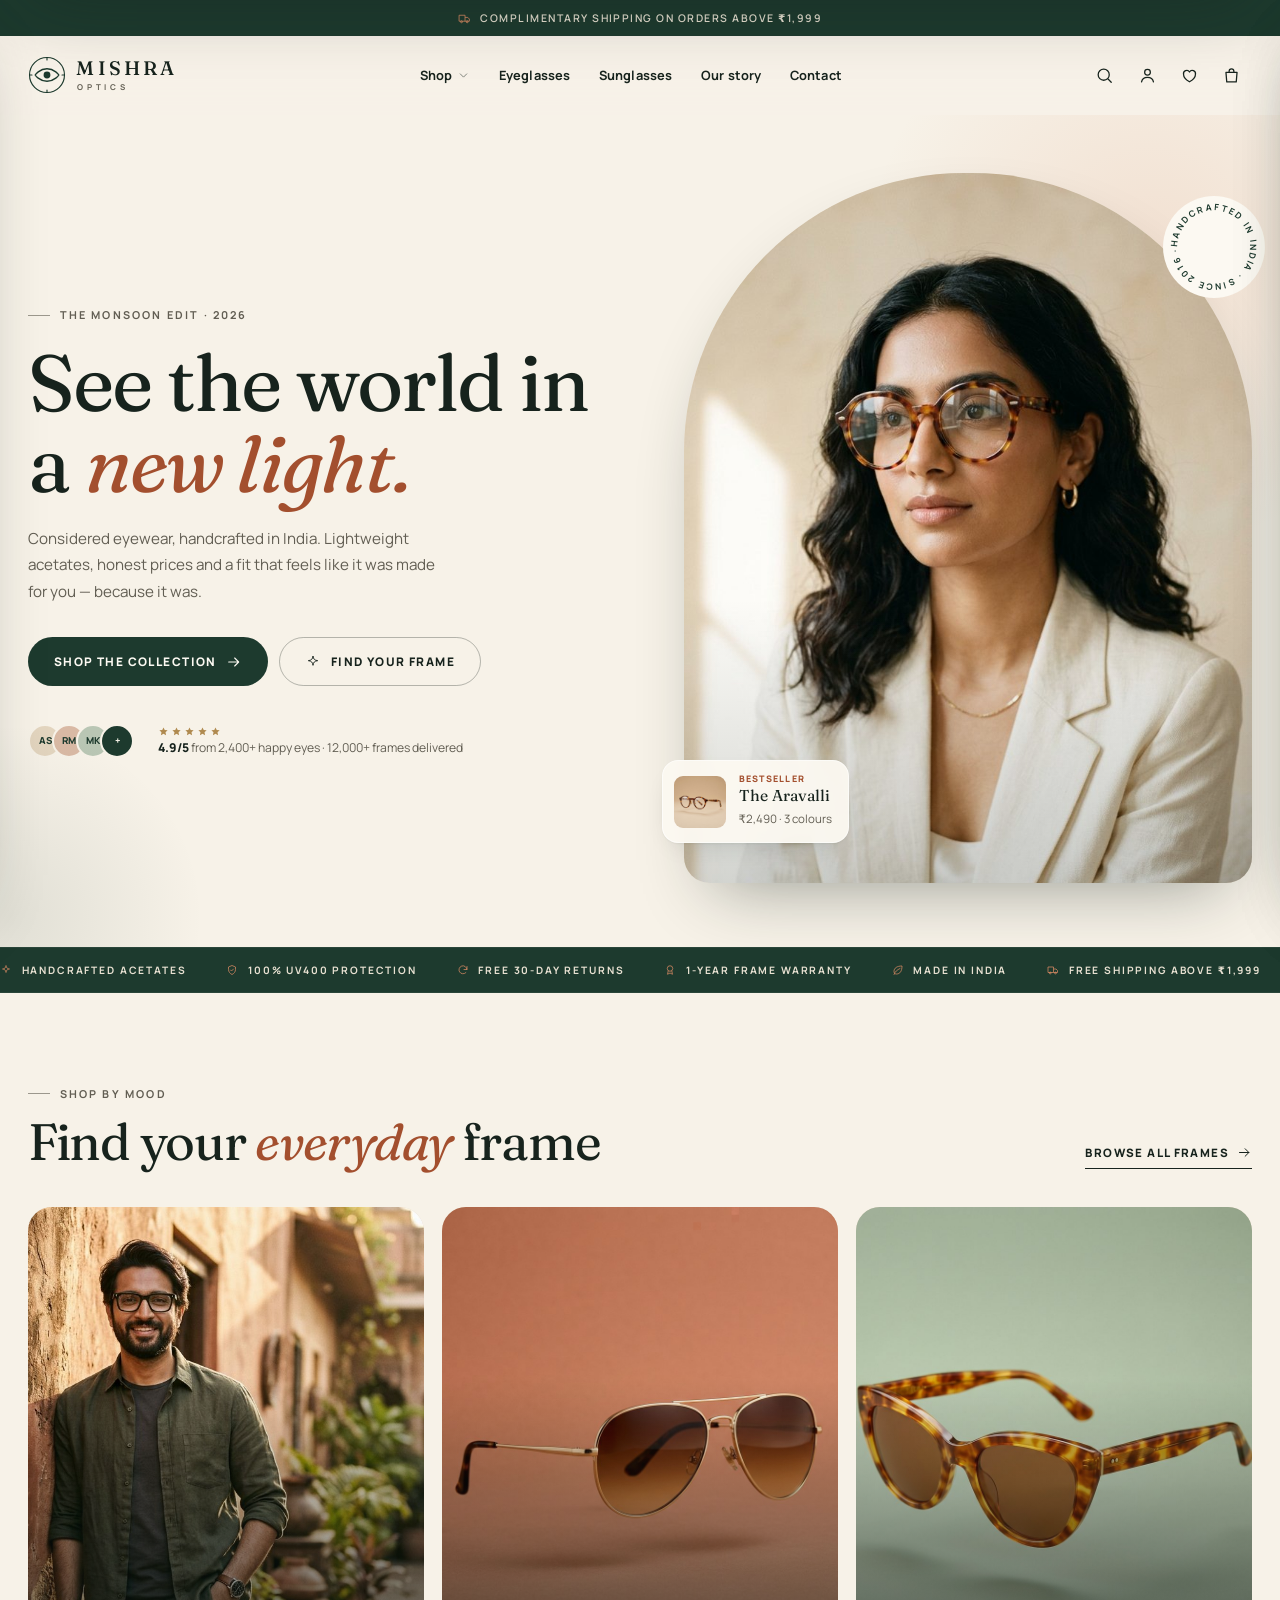
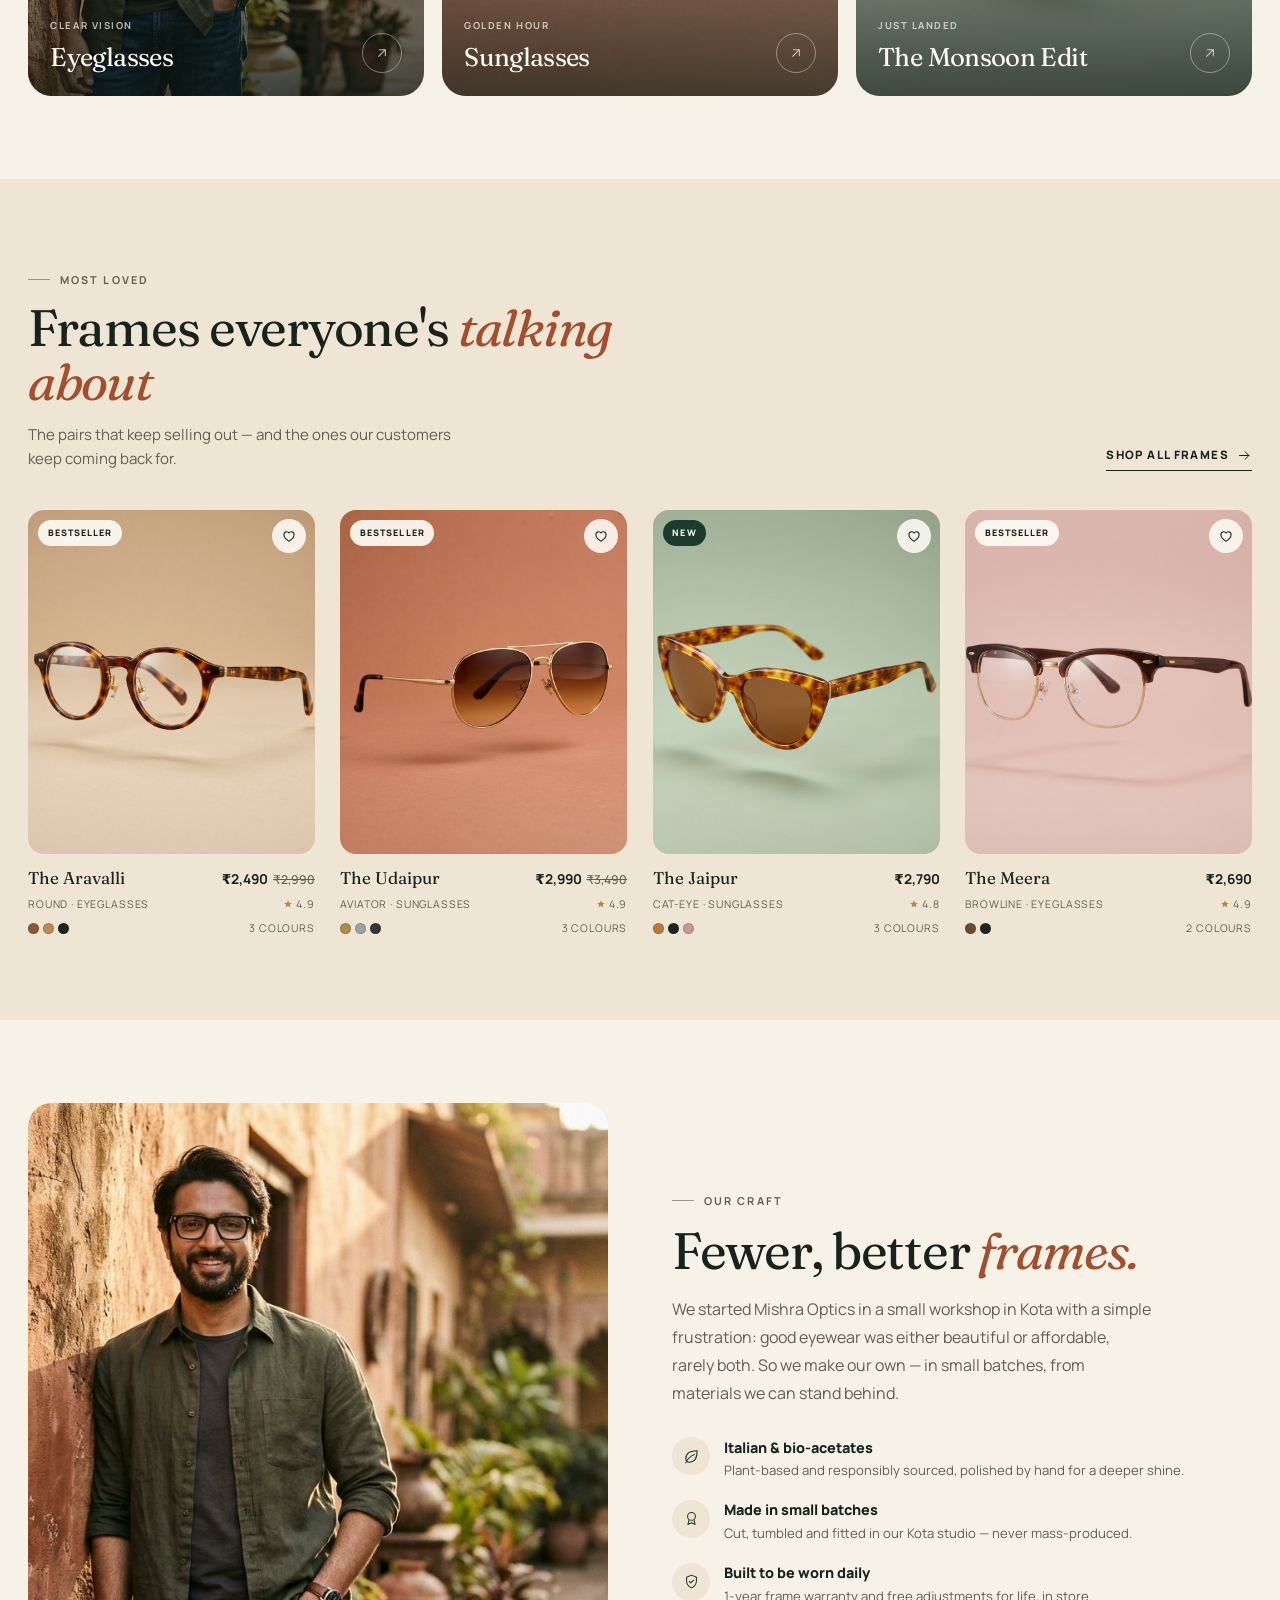
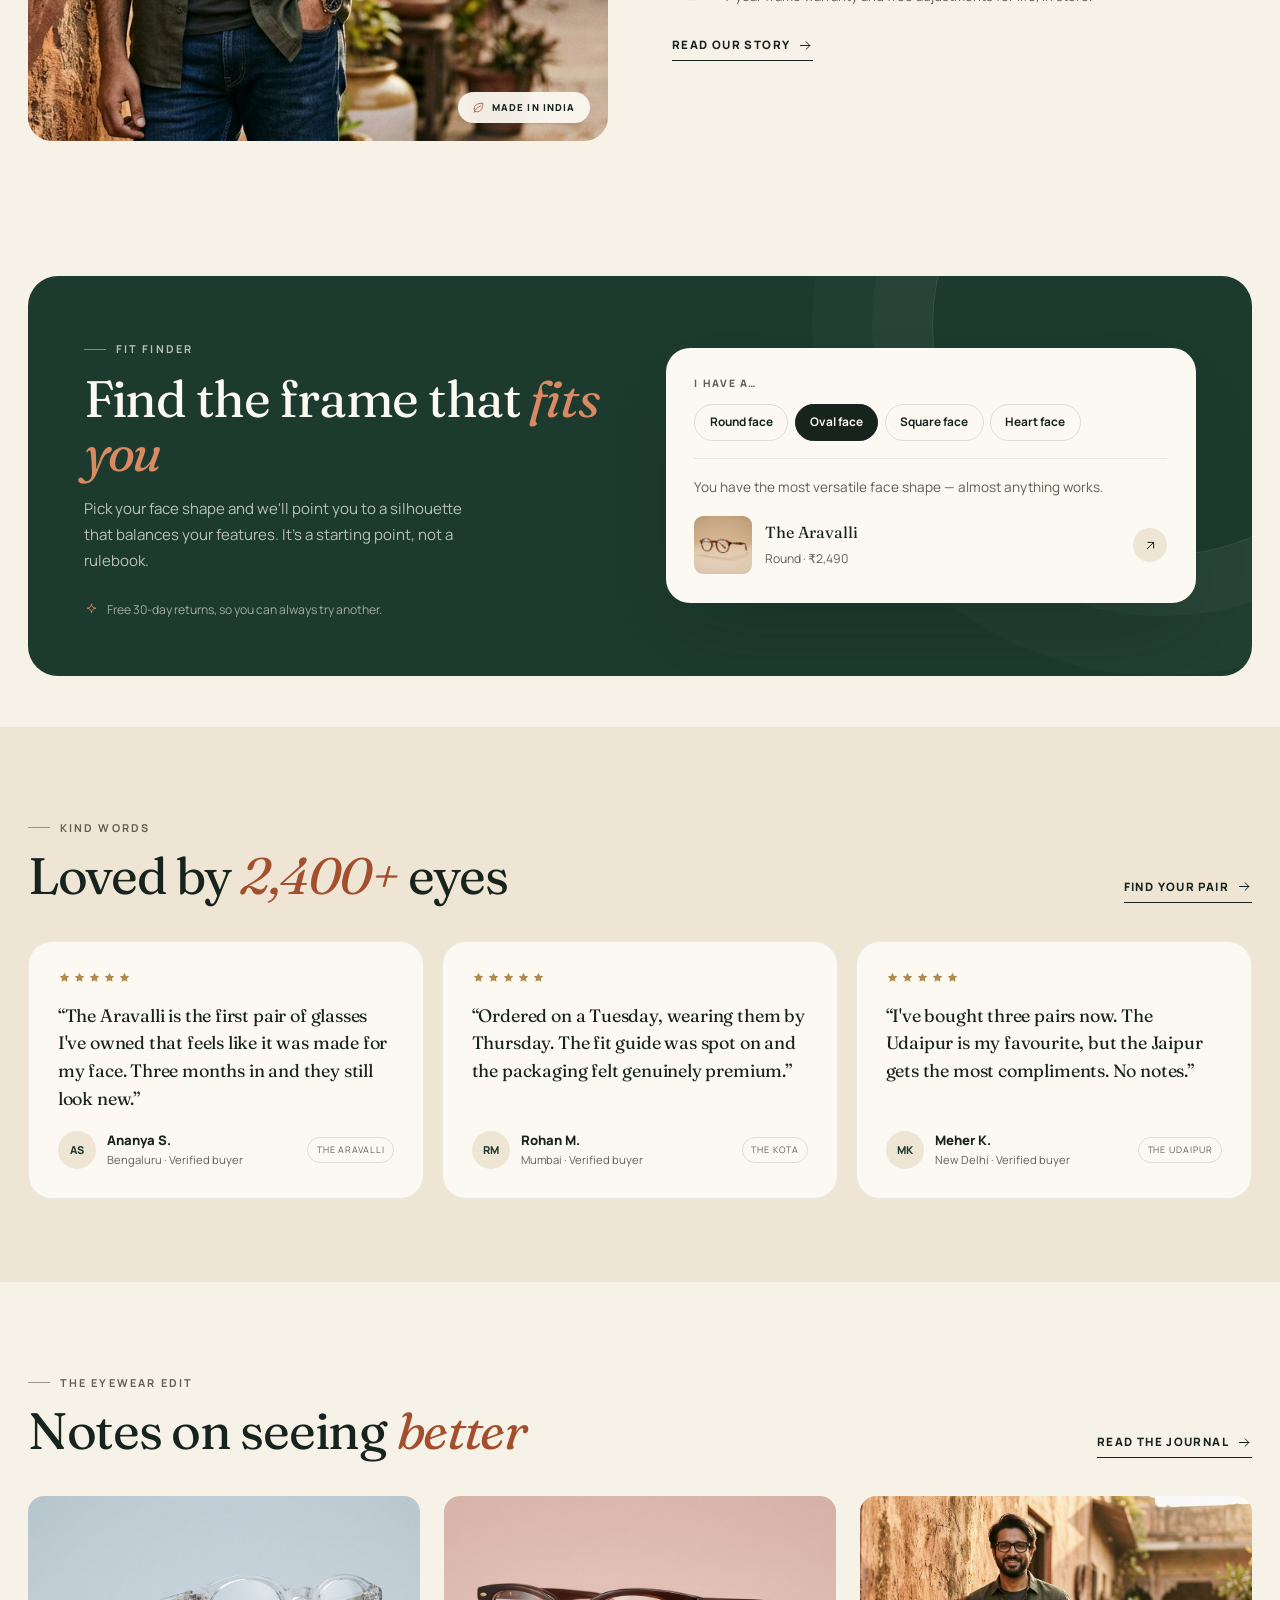
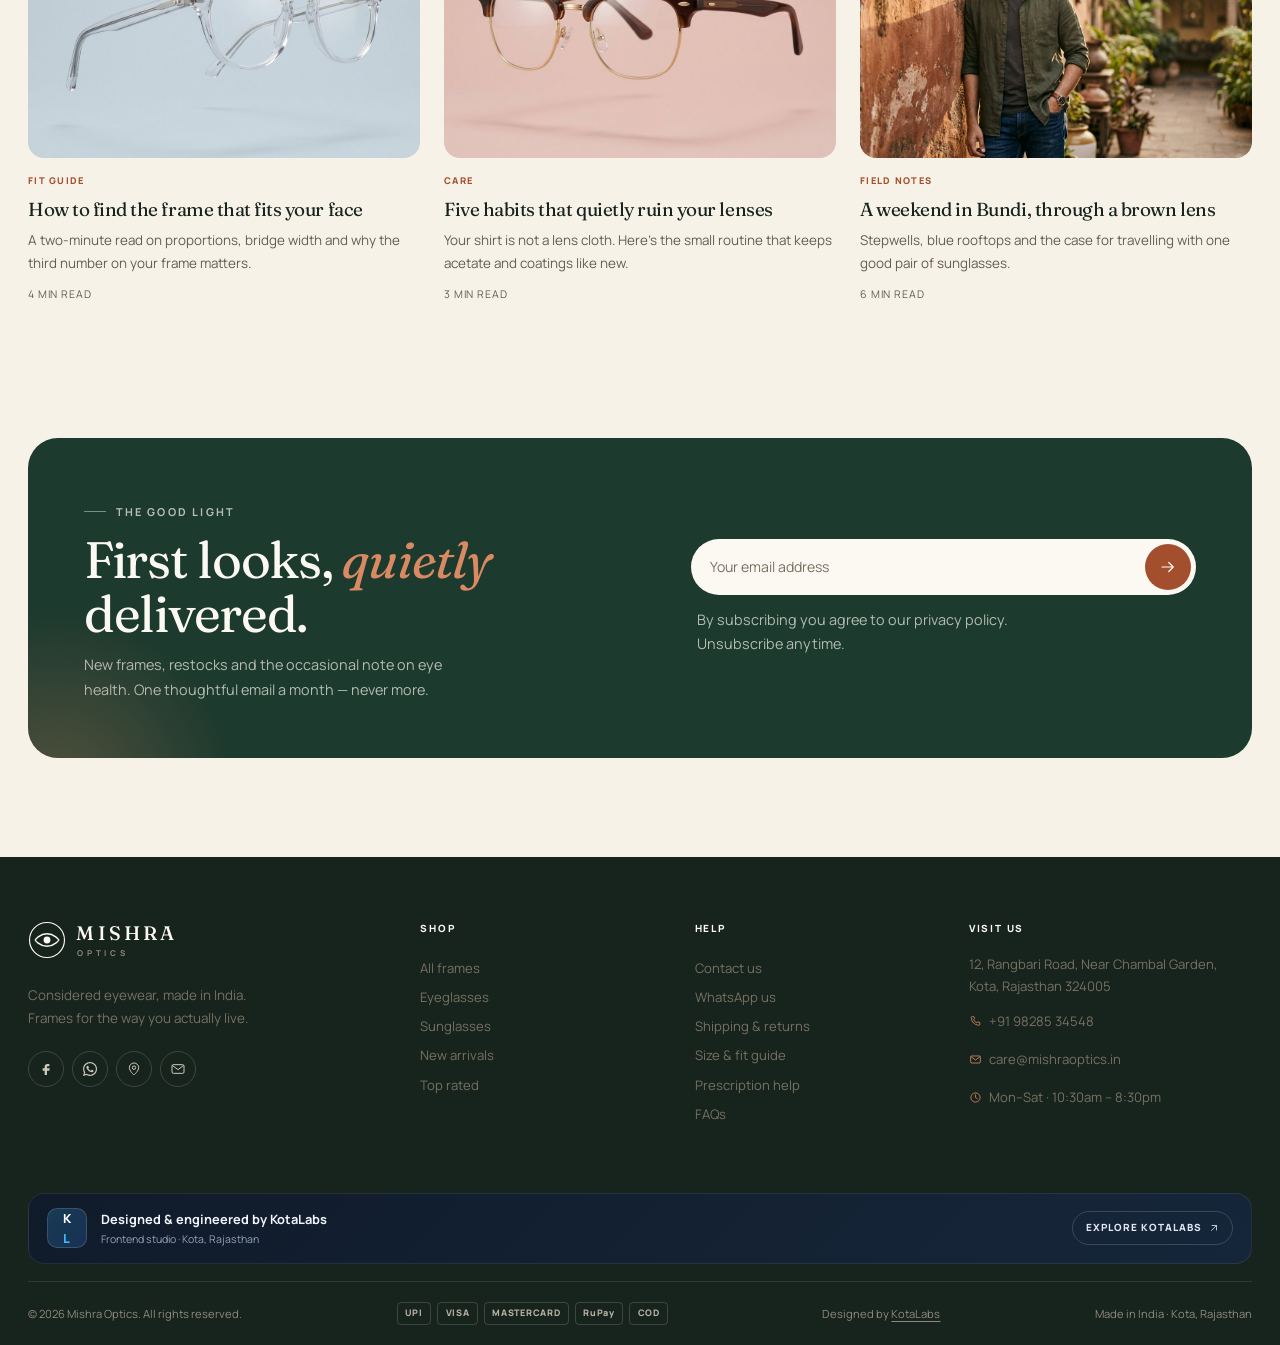
==== commit 8eb02702: "Add WhatsApp handoff, public social links and KotaLabs footer credit - Contact form validates then o" ====
--- a/index.html
+++ b/index.html
@@ -282,9 +282,9 @@
         </a>
         <p>Considered eyewear, made in India. Frames for the way you actually live.</p>
         <div class="footer__socials">
-          <a href="https://instagram.com" target="_blank" rel="noopener" aria-label="Instagram"><svg class="icon" aria-hidden="true"><use href="assets/icons.svg#i-instagram"></use></svg></a>
-          <a href="https://facebook.com" target="_blank" rel="noopener" aria-label="Facebook"><svg class="icon" aria-hidden="true"><use href="assets/icons.svg#i-facebook"></use></svg></a>
-          <a href="https://youtube.com" target="_blank" rel="noopener" aria-label="YouTube"><svg class="icon" aria-hidden="true"><use href="assets/icons.svg#i-youtube"></use></svg></a>
+          <a href="https://www.facebook.com/675562649552525/" target="_blank" rel="noopener" aria-label="Mishra Optics on Facebook"><svg class="icon" aria-hidden="true"><use href="assets/icons.svg#i-facebook"></use></svg></a>
+          <a href="https://wa.me/919828534548?text=Hello%20Mishra%20Optics%2C%20I%27d%20like%20some%20help%20choosing%20a%20frame." target="_blank" rel="noopener" aria-label="Chat with Mishra Optics on WhatsApp"><svg class="icon" aria-hidden="true"><use href="assets/icons.svg#i-whatsapp"></use></svg></a>
+          <a href="https://maps.google.com/?q=Mishra+Optician+Rangpur+Road+Kota+Rajasthan" target="_blank" rel="noopener" aria-label="Mishra Optics on Google Maps"><svg class="icon" aria-hidden="true"><use href="assets/icons.svg#i-pin"></use></svg></a>
           <a href="mailto:care@mishraoptics.in" aria-label="Email us"><svg class="icon" aria-hidden="true"><use href="assets/icons.svg#i-mail"></use></svg></a>
         </div>
       </div>
@@ -299,6 +299,7 @@
       <div class="footer__col">
         <h4>Help</h4>
         <a href="contact.html">Contact us</a>
+        <a href="https://wa.me/919828534548?text=Hi%20Mishra%20Optics%2C%20I%20need%20some%20help." target="_blank" rel="noopener">WhatsApp us</a>
         <a href="contact.html">Shipping & returns</a>
         <a href="contact.html">Size & fit guide</a>
         <a href="contact.html">Prescription help</a>
@@ -307,14 +308,20 @@
       <div class="footer__col">
         <h4>Visit us</h4>
         <address>12, Rangbari Road, Near Chambal Garden,<br>Kota, Rajasthan 324005</address>
-        <a class="footer__contact" href="tel:+919829012345"><svg class="icon" aria-hidden="true"><use href="assets/icons.svg#i-phone"></use></svg> +91 98290 12345</a>
+        <a class="footer__contact" href="tel:+919828534548"><svg class="icon" aria-hidden="true"><use href="assets/icons.svg#i-phone"></use></svg> +91 98285 34548</a>
         <a class="footer__contact" href="mailto:care@mishraoptics.in"><svg class="icon" aria-hidden="true"><use href="assets/icons.svg#i-mail"></use></svg> care@mishraoptics.in</a>
         <a class="footer__contact" href="contact.html"><svg class="icon" aria-hidden="true"><use href="assets/icons.svg#i-clock"></use></svg> Mon–Sat · 10:30am – 8:30pm</a>
       </div>
     </div>
+    <a class="footer__credit" href="https://www.kotalabs.in/" target="_blank" rel="noopener" aria-label="Designed and engineered by KotaLabs — visit kotalabs.in">
+      <span class="footer__credit-mark">K<span>L</span></span>
+      <span><strong>Designed &amp; engineered by KotaLabs</strong><small>Frontend studio · Kota, Rajasthan</small></span>
+      <span class="footer__credit-link">Explore KotaLabs <svg class="icon" aria-hidden="true"><use href="assets/icons.svg#i-arrow-up-right"></use></svg></span>
+    </a>
     <div class="footer__bottom">
       <span>© <span id="year">2026</span> Mishra Optics. All rights reserved.</span>
       <div class="footer__pay"><span>UPI</span><span>VISA</span><span>MASTERCARD</span><span>RuPay</span><span>COD</span></div>
+      <span>Designed by <a href="https://www.kotalabs.in/" target="_blank" rel="noopener" style="text-decoration:underline;text-underline-offset:3px">KotaLabs</a></span>
       <span>Made in India · Kota, Rajasthan</span>
     </div>
   </div>
--- a/css/styles.css
+++ b/css/styles.css
@@ -159,6 +159,8 @@
 .btn-clay:hover { background: #8f4327; transform: translateY(-2px); box-shadow: var(--shadow-sm); }
 .btn-outline { border-color: rgba(23, 35, 29, 0.3); color: var(--ink); }
 .btn-outline:hover { background: var(--ink); color: var(--paper-2); border-color: var(--ink); }
+.btn-whatsapp { background: #1f7a4d; color: #fff; }
+.btn-whatsapp:hover { background: #17603c; transform: translateY(-2px); box-shadow: var(--shadow-sm); }
 .btn-light { background: var(--paper-2); color: var(--ink); }
 .btn-light:hover { background: var(--white); transform: translateY(-2px); }
 .btn-block { width: 100%; }
@@ -859,6 +861,47 @@
 .newsletter__form.is-done .newsletter__field,
 .newsletter__form.is-done .newsletter__note { display: none; }
 .newsletter__form.is-done .newsletter__success { display: flex; }
+
+
+/* ---------- footer credit ---------- */
+.footer__credit {
+  display: flex;
+  align-items: center;
+  gap: 0.9rem;
+  background: linear-gradient(135deg, #101b2a, #16263a);
+  border: 1px solid rgba(255, 255, 255, 0.08);
+  border-radius: var(--r-md);
+  padding: 0.9rem 1.1rem;
+  margin-bottom: 1.1rem;
+  color: #dbe6f2;
+  transition: border-color 0.25s, transform 0.25s, box-shadow 0.25s;
+}
+.footer__credit:hover { border-color: rgba(56, 189, 248, 0.4); transform: translateY(-2px); box-shadow: var(--shadow-sm); }
+.footer__credit-mark {
+  width: 40px; height: 40px; flex: none;
+  border-radius: 10px;
+  background: linear-gradient(135deg, rgba(56, 189, 248, 0.2), rgba(59, 130, 246, 0.2));
+  border: 1px solid rgba(255, 255, 255, 0.15);
+  display: grid; place-items: center;
+  font-size: 0.78rem; font-weight: 800; letter-spacing: -0.02em;
+  color: #fff;
+}
+.footer__credit-mark span { color: #38bdf8; }
+.footer__credit strong { display: block; font-size: 0.8rem; font-weight: 700; color: #f1f5f9; }
+.footer__credit small { display: block; font-size: 0.66rem; color: #94a3b8; margin-top: 0.1rem; }
+.footer__credit-link {
+  margin-left: auto;
+  display: inline-flex; align-items: center; gap: 0.35rem;
+  font-size: 0.62rem; font-weight: 800; letter-spacing: 0.1em; text-transform: uppercase;
+  color: #e2e8f0;
+  border: 1px solid rgba(255, 255, 255, 0.16);
+  border-radius: 999px;
+  padding: 0.5rem 0.8rem;
+  white-space: nowrap;
+  transition: background 0.25s, color 0.25s;
+}
+.footer__credit:hover .footer__credit-link { background: #f8fafc; color: #0f172a; }
+.footer__credit-link .icon { width: 12px; height: 12px; }
 
 /* ---------- footer ---------- */
 .site-footer { background: var(--ink); color: #cfc9bb; margin-top: clamp(2rem, 4vw, 3rem); }
@@ -1416,6 +1459,8 @@
   .journal-grid .post-card:last-child { display: block; }
   .search-results { grid-template-columns: 1fr 1fr; }
   .footer__main { grid-template-columns: 1fr; gap: 2rem; }
+  .footer__credit { flex-wrap: wrap; }
+  .footer__credit-link { margin-left: 0; }
   .footer__bottom { flex-direction: column; align-items: flex-start; }
   .form-grid { grid-template-columns: 1fr; }
   .stores-grid { grid-template-columns: 1fr; }
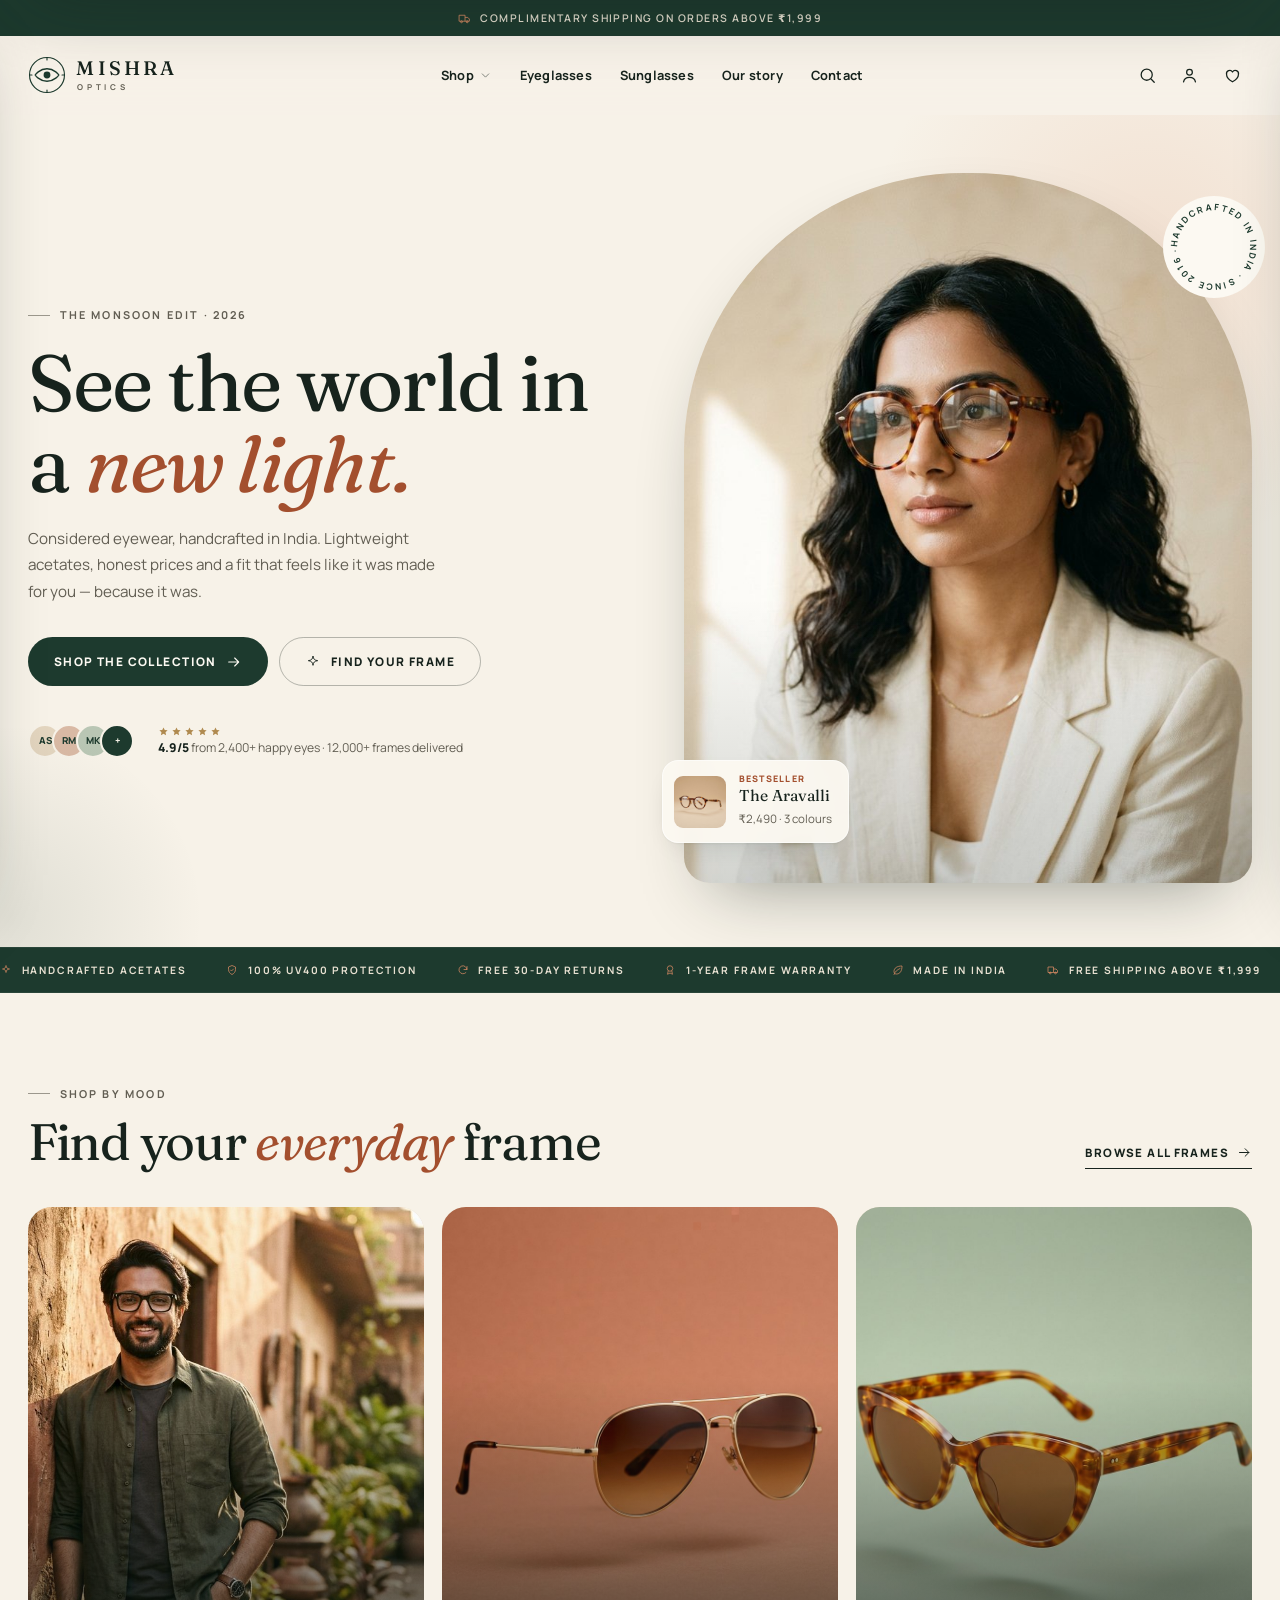
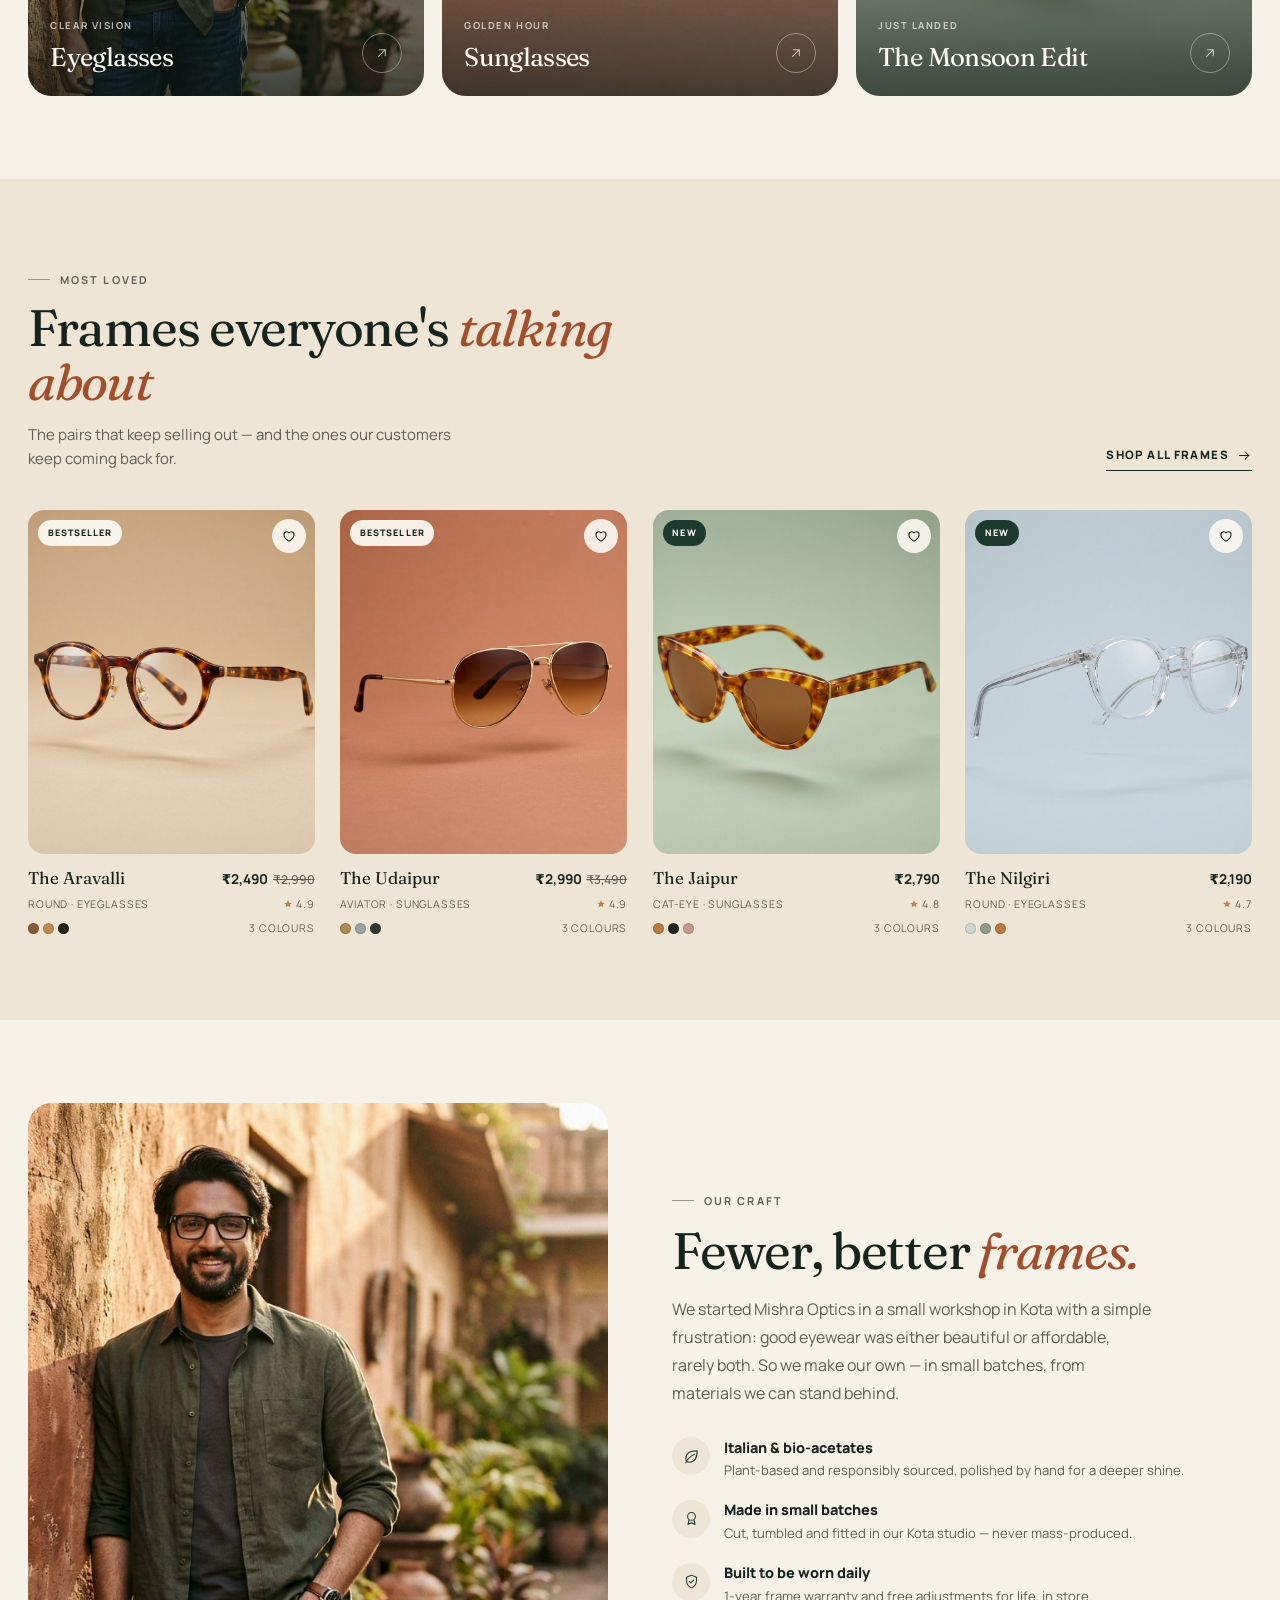
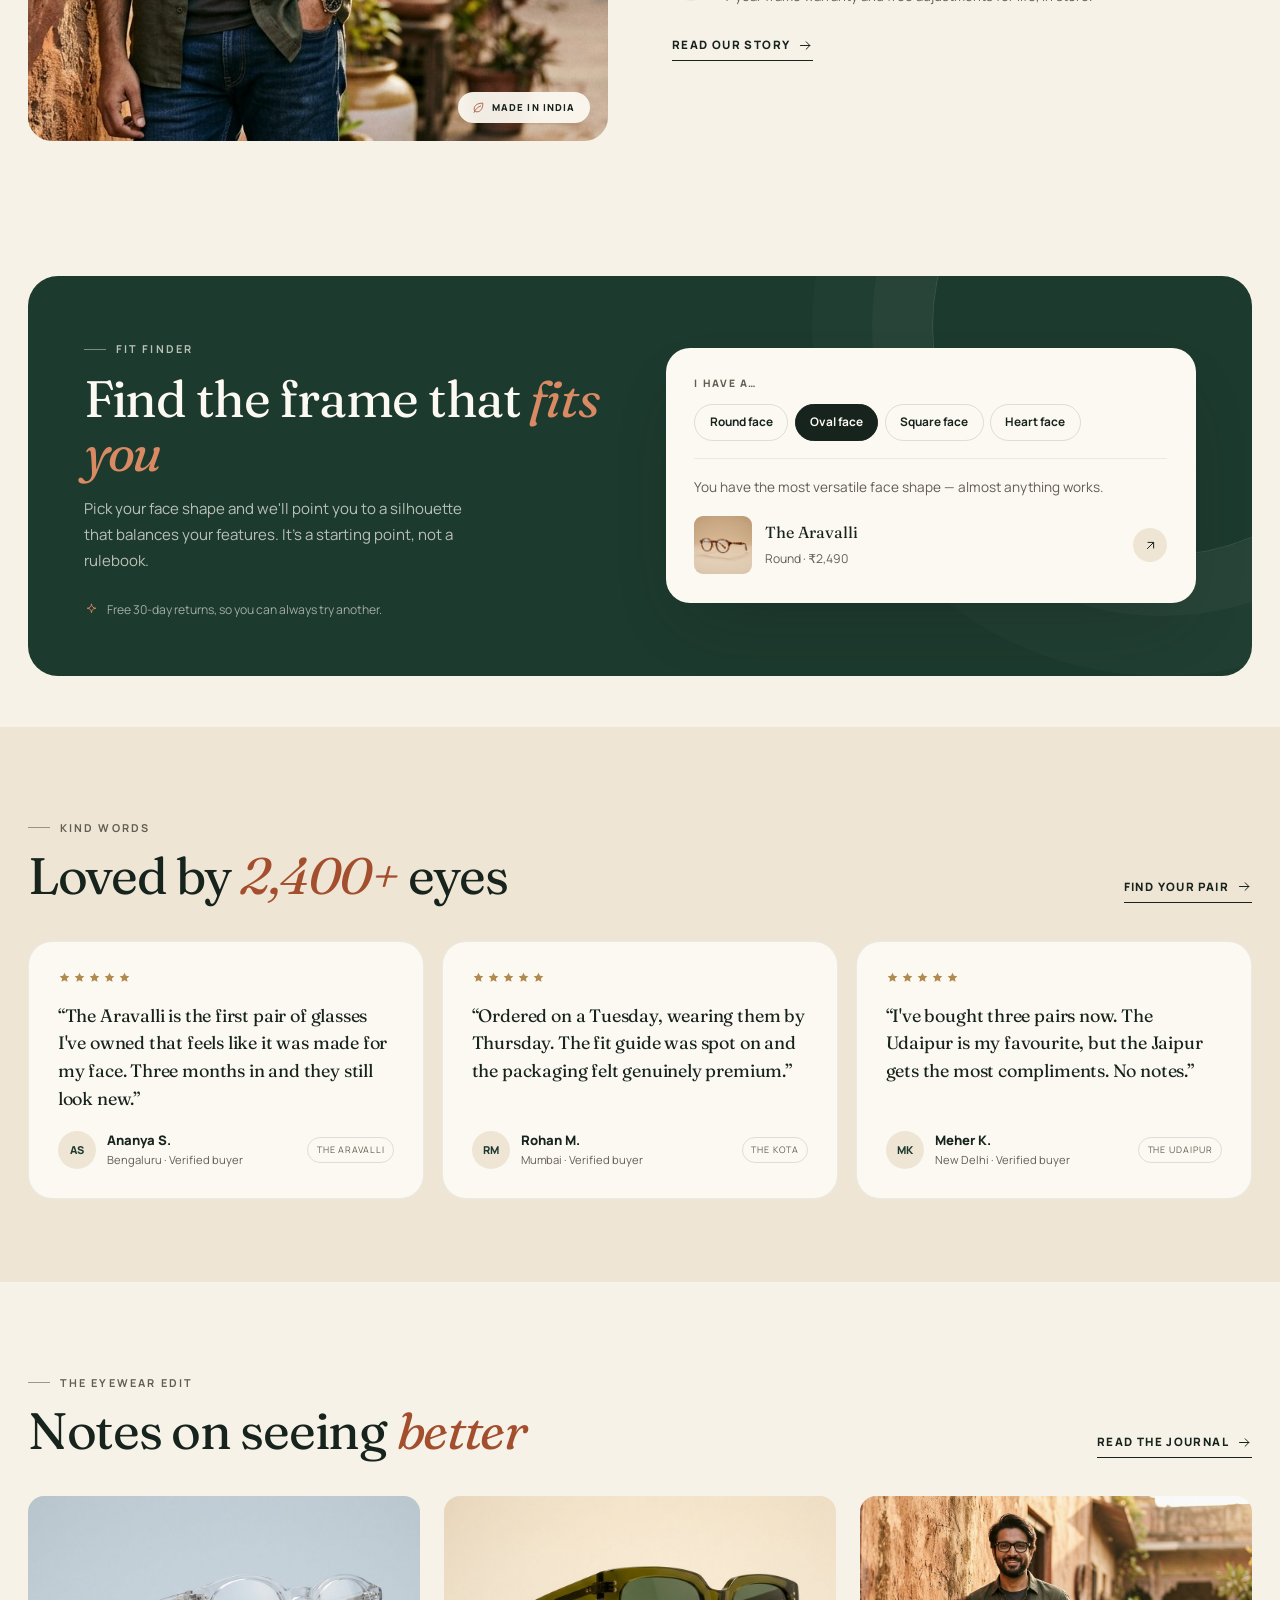
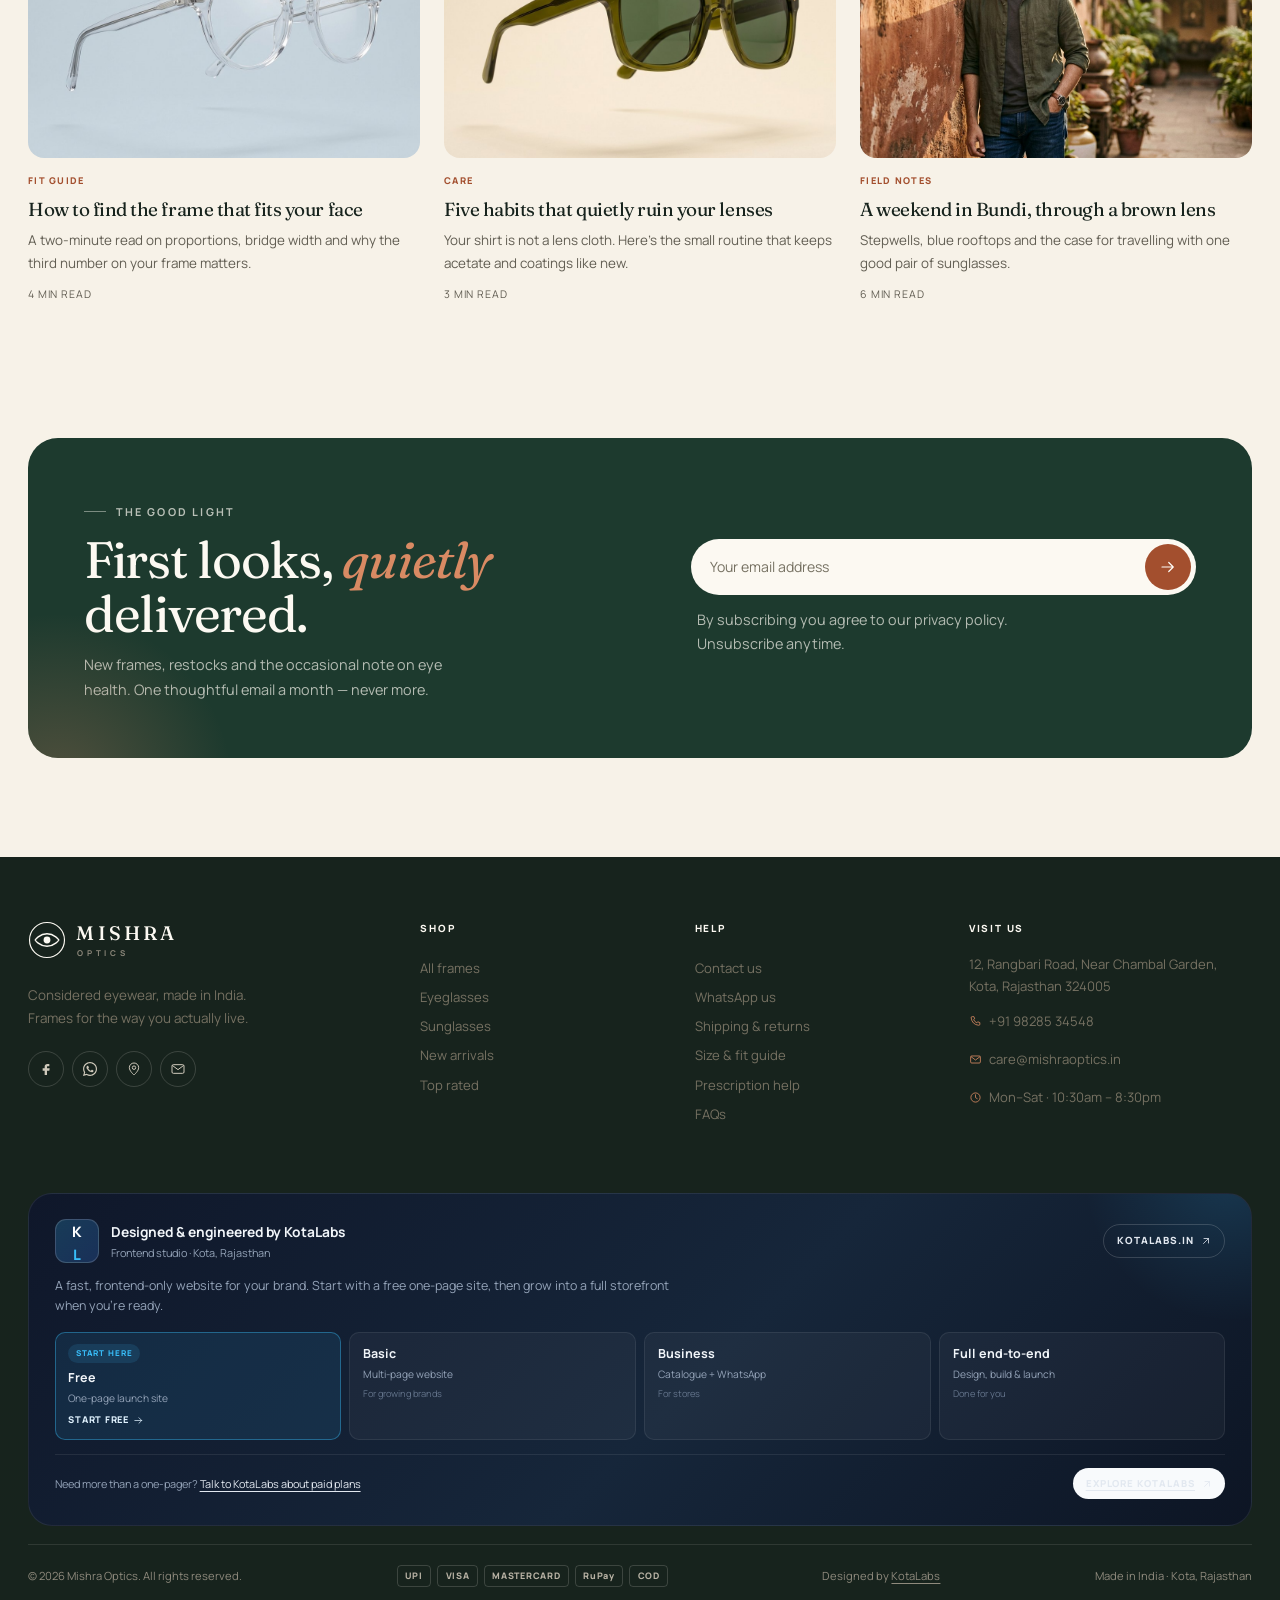
==== commit a00a1912: "Simplify to WhatsApp-led eyewear catalogue with KotaLabs plan card - Remove cart drawer, cart header" ====
--- a/index.html
+++ b/index.html
@@ -69,7 +69,6 @@
       <button class="icon-btn" type="button" data-open-search aria-label="Search frames"><svg class="icon" aria-hidden="true"><use href="assets/icons.svg#i-search"></use></svg></button>
       <a class="icon-btn icon-btn--account" href="contact.html" aria-label="Help and contact"><svg class="icon" aria-hidden="true"><use href="assets/icons.svg#i-user"></use></svg></a>
       <button class="icon-btn" type="button" data-open-wishlist aria-label="Saved frames"><svg class="icon" aria-hidden="true"><use href="assets/icons.svg#i-heart"></use></svg><span class="icon-btn__count" data-wish-count hidden>0</span></button>
-      <button class="icon-btn" type="button" data-open-cart aria-label="Shopping bag"><svg class="icon" aria-hidden="true"><use href="assets/icons.svg#i-bag"></use></svg><span class="icon-btn__count" data-cart-count hidden>0</span></button>
       <button class="icon-btn burger" type="button" data-open-menu aria-label="Open menu"><svg class="icon" aria-hidden="true"><use href="assets/icons.svg#i-menu"></use></svg></button>
     </div>
   </div>
@@ -313,11 +312,44 @@
         <a class="footer__contact" href="contact.html"><svg class="icon" aria-hidden="true"><use href="assets/icons.svg#i-clock"></use></svg> Mon–Sat · 10:30am – 8:30pm</a>
       </div>
     </div>
-    <a class="footer__credit" href="https://www.kotalabs.in/" target="_blank" rel="noopener" aria-label="Designed and engineered by KotaLabs — visit kotalabs.in">
-      <span class="footer__credit-mark">K<span>L</span></span>
-      <span><strong>Designed &amp; engineered by KotaLabs</strong><small>Frontend studio · Kota, Rajasthan</small></span>
-      <span class="footer__credit-link">Explore KotaLabs <svg class="icon" aria-hidden="true"><use href="assets/icons.svg#i-arrow-up-right"></use></svg></span>
-    </a>
+    <div class="kotalabs-card">
+      <div class="kotalabs-card__head">
+        <span class="kotalabs-mark" aria-hidden="true">K<span>L</span></span>
+        <div class="kotalabs-card__title">
+          <strong>Designed &amp; engineered by KotaLabs</strong>
+          <small>Frontend studio · Kota, Rajasthan</small>
+        </div>
+        <a class="kotalabs-card__site" href="https://www.kotalabs.in/" target="_blank" rel="noopener" aria-label="Visit KotaLabs at kotalabs.in">kotalabs.in <svg class="icon" aria-hidden="true"><use href="assets/icons.svg#i-arrow-up-right"></use></svg></a>
+      </div>
+      <p class="kotalabs-card__pitch">A fast, frontend-only website for your brand. Start with a free one-page site, then grow into a full storefront when you're ready.</p>
+      <div class="kotalabs-plans">
+        <a class="kotalabs-plan kotalabs-plan--free" href="https://www.kotalabs.in/" target="_blank" rel="noopener" aria-label="Start with the free KotaLabs plan">
+          <span class="kotalabs-plan__badge">Start here</span>
+          <strong>Free</strong>
+          <small>One-page launch site</small>
+          <span class="kotalabs-plan__cta">Start free <svg class="icon" aria-hidden="true"><use href="assets/icons.svg#i-arrow-right"></use></svg></span>
+        </a>
+        <div class="kotalabs-plan">
+          <strong>Basic</strong>
+          <small>Multi-page website</small>
+          <span class="kotalabs-plan__note">For growing brands</span>
+        </div>
+        <div class="kotalabs-plan">
+          <strong>Business</strong>
+          <small>Catalogue + WhatsApp</small>
+          <span class="kotalabs-plan__note">For stores</span>
+        </div>
+        <div class="kotalabs-plan">
+          <strong>Full end-to-end</strong>
+          <small>Design, build &amp; launch</small>
+          <span class="kotalabs-plan__note">Done for you</span>
+        </div>
+      </div>
+      <div class="kotalabs-card__foot">
+        <span>Need more than a one-pager? <a href="https://www.kotalabs.in/" target="_blank" rel="noopener">Talk to KotaLabs about paid plans</a></span>
+        <a class="kotalabs-card__cta" href="https://www.kotalabs.in/" target="_blank" rel="noopener">Explore KotaLabs <svg class="icon" aria-hidden="true"><use href="assets/icons.svg#i-arrow-up-right"></use></svg></a>
+      </div>
+    </div>
     <div class="footer__bottom">
       <span>© <span id="year">2026</span> Mishra Optics. All rights reserved.</span>
       <div class="footer__pay"><span>UPI</span><span>VISA</span><span>MASTERCARD</span><span>RuPay</span><span>COD</span></div>
--- a/css/styles.css
+++ b/css/styles.css
@@ -863,33 +863,40 @@
 .newsletter__form.is-done .newsletter__success { display: flex; }
 
 
-/* ---------- footer credit ---------- */
-.footer__credit {
-  display: flex;
-  align-items: center;
-  gap: 0.9rem;
-  background: linear-gradient(135deg, #101b2a, #16263a);
+/* ---------- KotaLabs brand card ---------- */
+.kotalabs-card {
+  position: relative;
+  overflow: hidden;
+  background: linear-gradient(135deg, #0f172a, #16263a 55%, #0d1524);
   border: 1px solid rgba(255, 255, 255, 0.08);
-  border-radius: var(--r-md);
-  padding: 0.9rem 1.1rem;
+  border-radius: var(--r-lg);
+  padding: clamp(1.1rem, 2.5vw, 1.6rem);
   margin-bottom: 1.1rem;
   color: #dbe6f2;
-  transition: border-color 0.25s, transform 0.25s, box-shadow 0.25s;
-}
-.footer__credit:hover { border-color: rgba(56, 189, 248, 0.4); transform: translateY(-2px); box-shadow: var(--shadow-sm); }
-.footer__credit-mark {
-  width: 40px; height: 40px; flex: none;
-  border-radius: 10px;
-  background: linear-gradient(135deg, rgba(56, 189, 248, 0.2), rgba(59, 130, 246, 0.2));
-  border: 1px solid rgba(255, 255, 255, 0.15);
+}
+.kotalabs-card::before {
+  content: "";
+  position: absolute;
+  width: 320px; height: 320px;
+  right: -140px; top: -180px;
+  border-radius: 50%;
+  background: radial-gradient(circle, rgba(56, 189, 248, 0.16), transparent 65%);
+  pointer-events: none;
+}
+.kotalabs-card__head { position: relative; display: flex; align-items: center; gap: 0.8rem; flex-wrap: wrap; }
+.kotalabs-mark {
+  width: 44px; height: 44px; flex: none;
+  border-radius: 11px;
+  background: linear-gradient(135deg, rgba(56, 189, 248, 0.22), rgba(59, 130, 246, 0.22));
+  border: 1px solid rgba(255, 255, 255, 0.16);
   display: grid; place-items: center;
-  font-size: 0.78rem; font-weight: 800; letter-spacing: -0.02em;
+  font-size: 0.9rem; font-weight: 800; letter-spacing: -0.03em;
   color: #fff;
 }
-.footer__credit-mark span { color: #38bdf8; }
-.footer__credit strong { display: block; font-size: 0.8rem; font-weight: 700; color: #f1f5f9; }
-.footer__credit small { display: block; font-size: 0.66rem; color: #94a3b8; margin-top: 0.1rem; }
-.footer__credit-link {
+.kotalabs-mark span { color: #38bdf8; }
+.kotalabs-card__title strong { display: block; font-size: 0.86rem; font-weight: 700; color: #f1f5f9; }
+.kotalabs-card__title small { display: block; font-size: 0.68rem; color: #94a3b8; margin-top: 0.1rem; }
+.kotalabs-card__site {
   margin-left: auto;
   display: inline-flex; align-items: center; gap: 0.35rem;
   font-size: 0.62rem; font-weight: 800; letter-spacing: 0.1em; text-transform: uppercase;
@@ -900,8 +907,64 @@
   white-space: nowrap;
   transition: background 0.25s, color 0.25s;
 }
-.footer__credit:hover .footer__credit-link { background: #f8fafc; color: #0f172a; }
-.footer__credit-link .icon { width: 12px; height: 12px; }
+.kotalabs-card__site:hover { background: #f8fafc; color: #0f172a; }
+.kotalabs-card__site .icon { width: 12px; height: 12px; }
+.kotalabs-card__pitch { position: relative; margin-top: 0.8rem; font-size: 0.78rem; line-height: 1.6; color: #94a3b8; max-width: 78ch; }
+.kotalabs-plans { position: relative; display: grid; grid-template-columns: repeat(4, minmax(0, 1fr)); gap: 0.55rem; margin-top: 1rem; }
+.kotalabs-plan {
+  background: rgba(255, 255, 255, 0.04);
+  border: 1px solid rgba(255, 255, 255, 0.08);
+  border-radius: 10px;
+  padding: 0.7rem 0.8rem;
+  display: flex; flex-direction: column; gap: 0.15rem;
+}
+.kotalabs-plan--free {
+  background: rgba(56, 189, 248, 0.1);
+  border-color: rgba(56, 189, 248, 0.4);
+  text-decoration: none;
+  transition: background 0.25s, border-color 0.25s, transform 0.25s;
+}
+.kotalabs-plan--free:hover { background: rgba(56, 189, 248, 0.16); border-color: rgba(56, 189, 248, 0.7); transform: translateY(-2px); }
+.kotalabs-plan__badge {
+  align-self: flex-start;
+  font-size: 0.5rem; font-weight: 800; letter-spacing: 0.12em; text-transform: uppercase;
+  color: #38bdf8;
+  background: rgba(56, 189, 248, 0.12);
+  border-radius: 999px;
+  padding: 0.2rem 0.45rem;
+  margin-bottom: 0.15rem;
+}
+.kotalabs-plan strong { font-size: 0.78rem; font-weight: 700; color: #f1f5f9; }
+.kotalabs-plan small { font-size: 0.64rem; color: #94a3b8; line-height: 1.4; }
+.kotalabs-plan__note { font-size: 0.58rem; color: #64748b; margin-top: 0.2rem; }
+.kotalabs-plan__cta {
+  display: inline-flex; align-items: center; gap: 0.25rem;
+  margin-top: 0.35rem;
+  font-size: 0.58rem; font-weight: 800; letter-spacing: 0.08em; text-transform: uppercase;
+  color: #e0f2fe;
+}
+.kotalabs-plan__cta .icon { width: 11px; height: 11px; }
+.kotalabs-card__foot {
+  position: relative;
+  display: flex; align-items: center; justify-content: space-between; gap: 0.8rem; flex-wrap: wrap;
+  margin-top: 0.9rem; padding-top: 0.8rem;
+  border-top: 1px solid rgba(255, 255, 255, 0.08);
+  font-size: 0.68rem; color: #94a3b8;
+}
+.kotalabs-card__foot a { color: #e2e8f0; text-decoration: underline; text-underline-offset: 3px; }
+.kotalabs-card__foot a:hover { color: #38bdf8; }
+.kotalabs-card__cta {
+  display: inline-flex; align-items: center; gap: 0.35rem;
+  font-size: 0.6rem; font-weight: 800; letter-spacing: 0.1em; text-transform: uppercase;
+  color: #0f172a;
+  background: #f8fafc;
+  border-radius: 999px;
+  padding: 0.5rem 0.8rem;
+  text-decoration: none;
+  transition: background 0.25s, color 0.25s;
+}
+.kotalabs-card__cta:hover { background: #38bdf8; color: #0f172a; }
+.kotalabs-card__cta .icon { width: 12px; height: 12px; }
 
 /* ---------- footer ---------- */
 .site-footer { background: var(--ink); color: #cfc9bb; margin-top: clamp(2rem, 4vw, 3rem); }
@@ -1459,8 +1522,9 @@
   .journal-grid .post-card:last-child { display: block; }
   .search-results { grid-template-columns: 1fr 1fr; }
   .footer__main { grid-template-columns: 1fr; gap: 2rem; }
-  .footer__credit { flex-wrap: wrap; }
-  .footer__credit-link { margin-left: 0; }
+  .kotalabs-plans { grid-template-columns: repeat(2, minmax(0, 1fr)); }
+  .kotalabs-card__site { margin-left: 0; }
+  .kotalabs-card__foot { flex-direction: column; align-items: flex-start; }
   .footer__bottom { flex-direction: column; align-items: flex-start; }
   .form-grid { grid-template-columns: 1fr; }
   .stores-grid { grid-template-columns: 1fr; }
@@ -1476,9 +1540,6 @@
   .shop-toolbar__right { width: 100%; justify-content: space-between; }
   .sort-select { flex: 1; }
   .pdp__delivery { gap: 0.4rem; }
-  .buy-row { flex-wrap: wrap; }
-  .buy-row .btn { min-width: 100%; order: 3; }
-  .buy-row .wish-btn { margin-left: auto; }
   .testi-product { display: none; }
   .announce { font-size: 0.58rem; letter-spacing: 0.1em; height: 32px; }
   .brand__mark { width: 32px; height: 32px; }
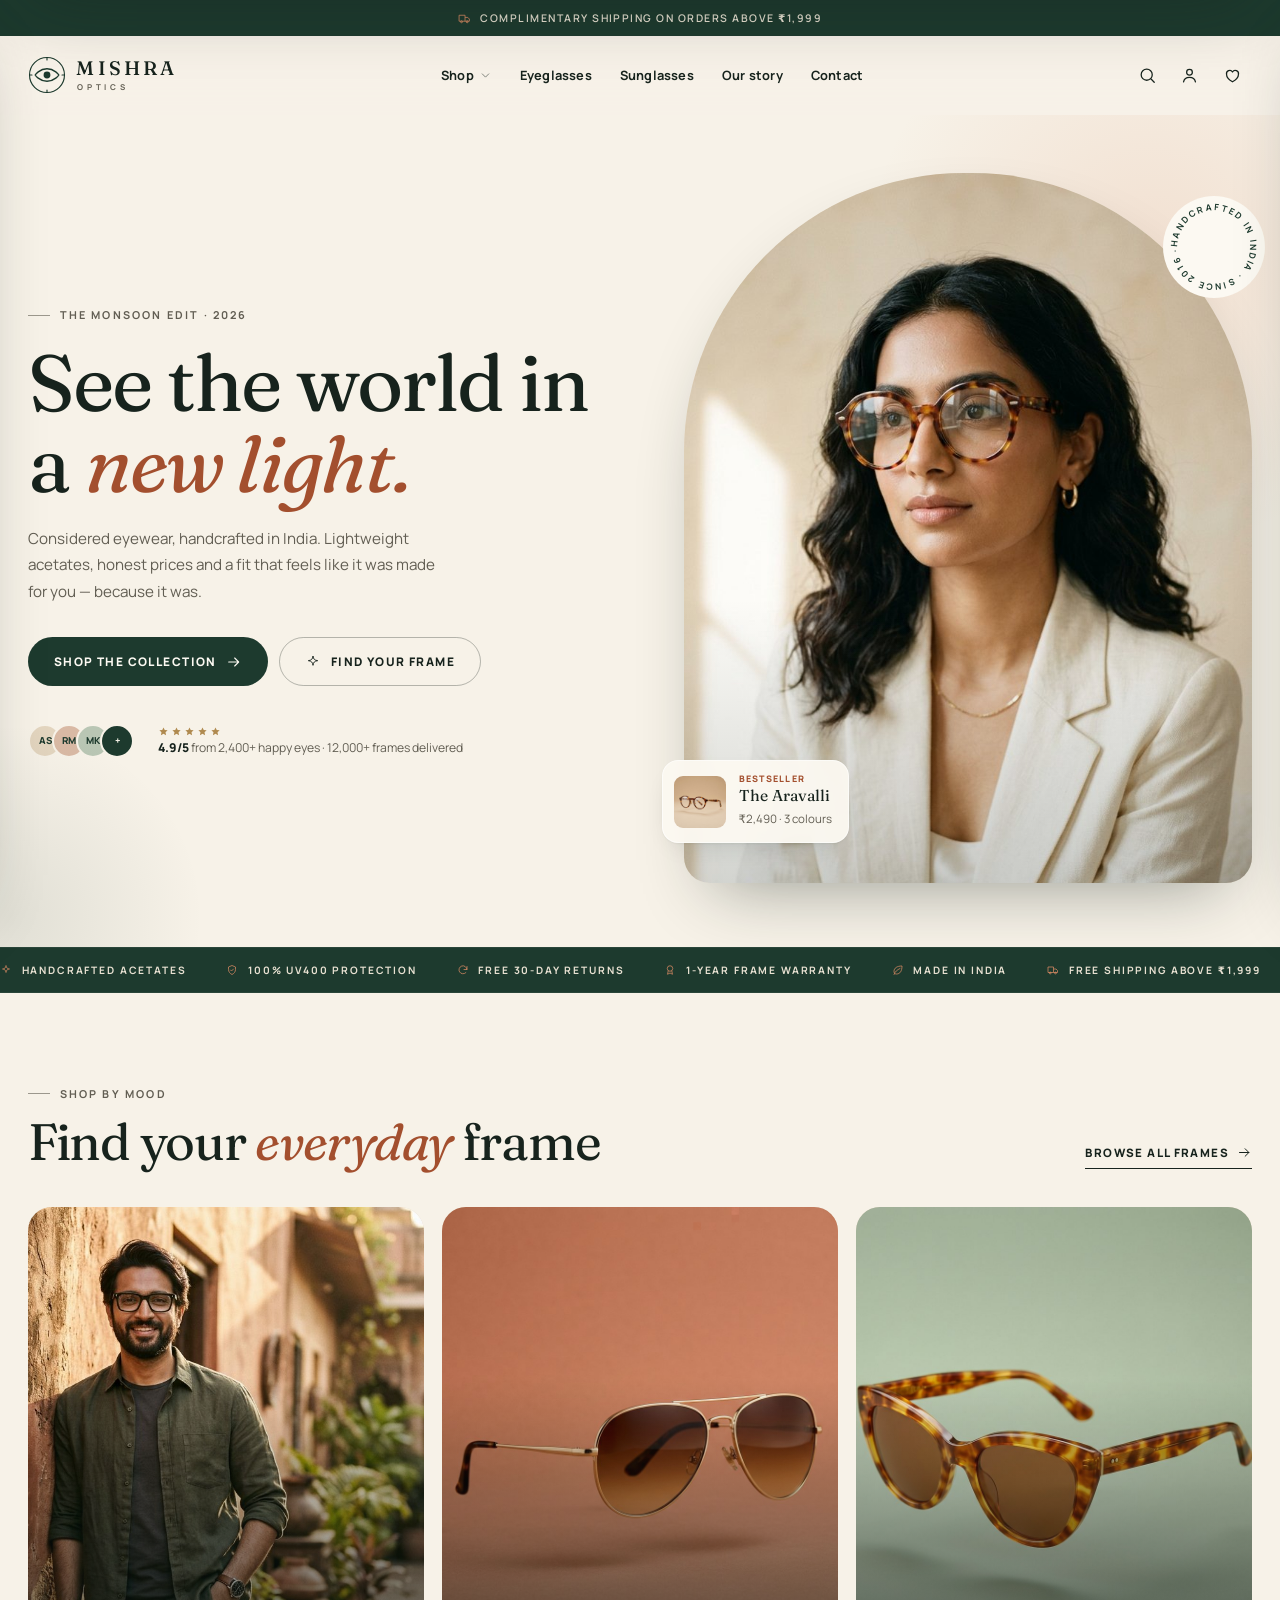
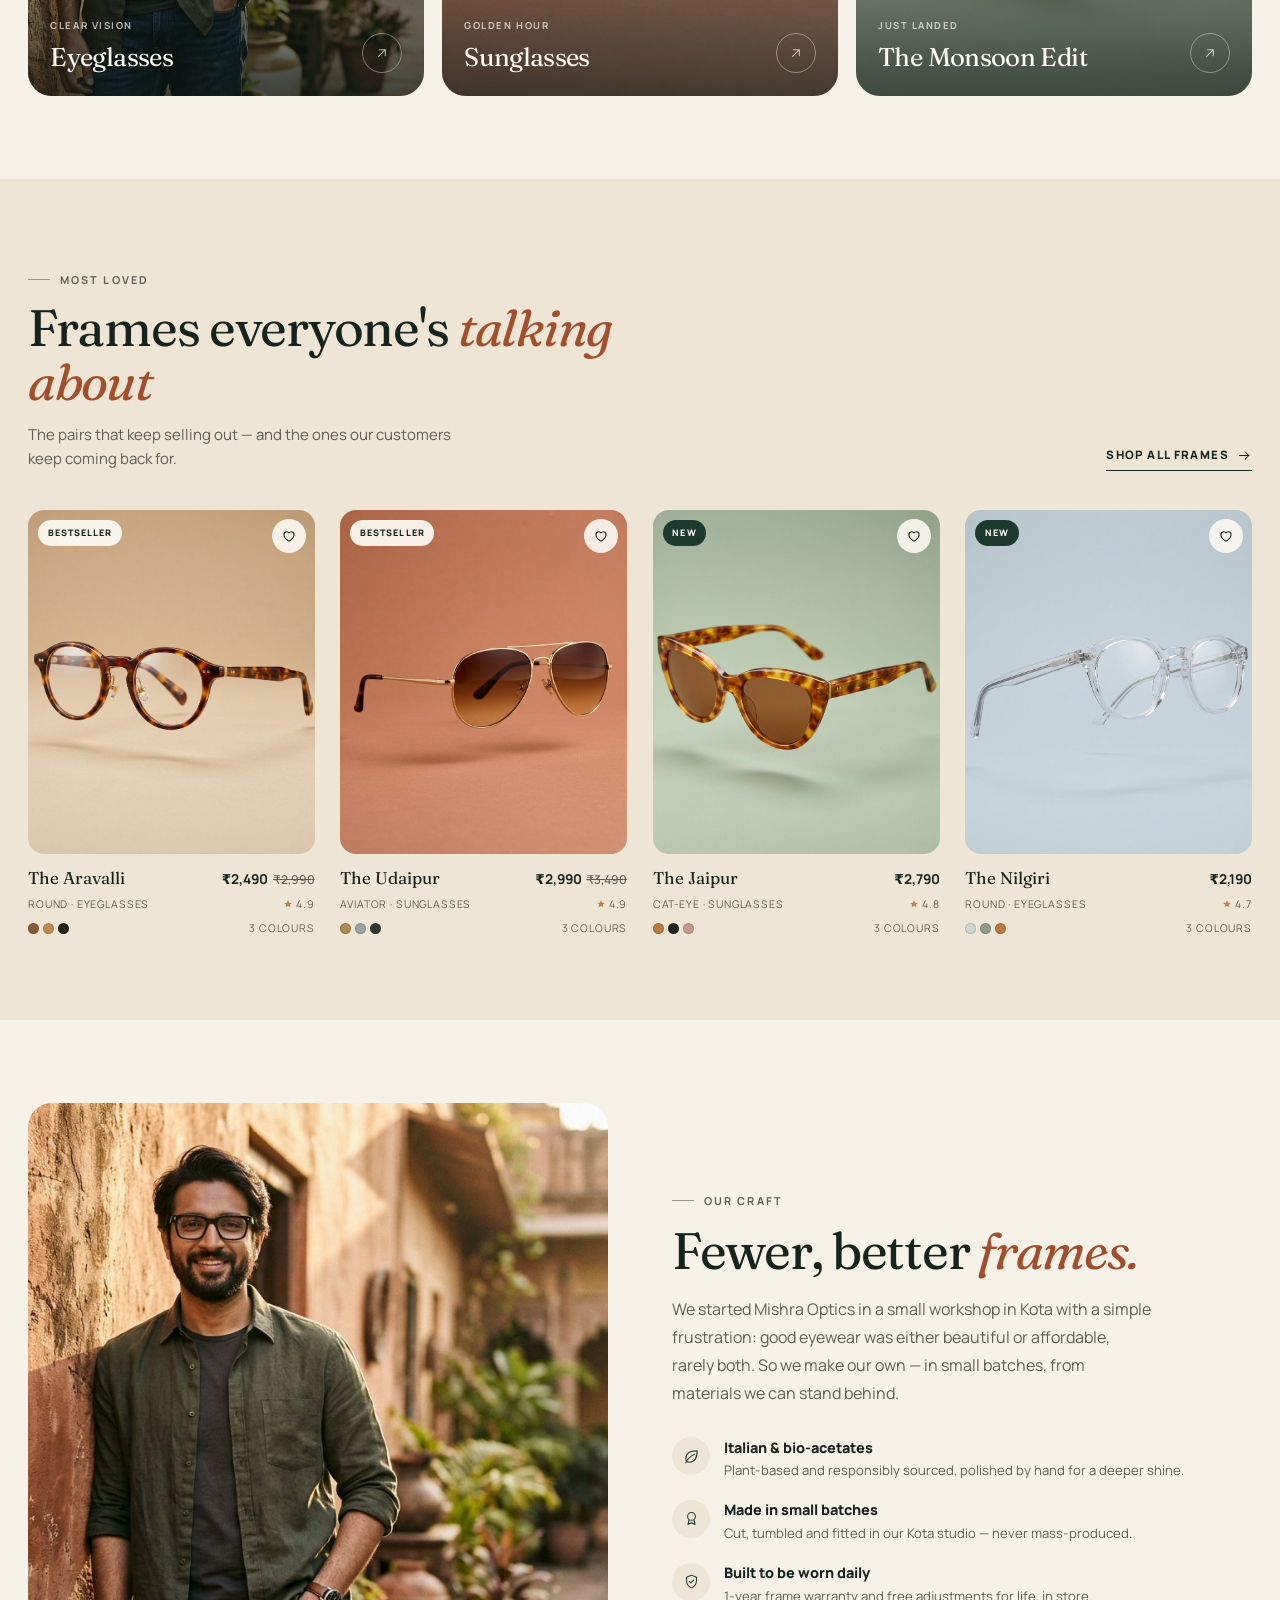
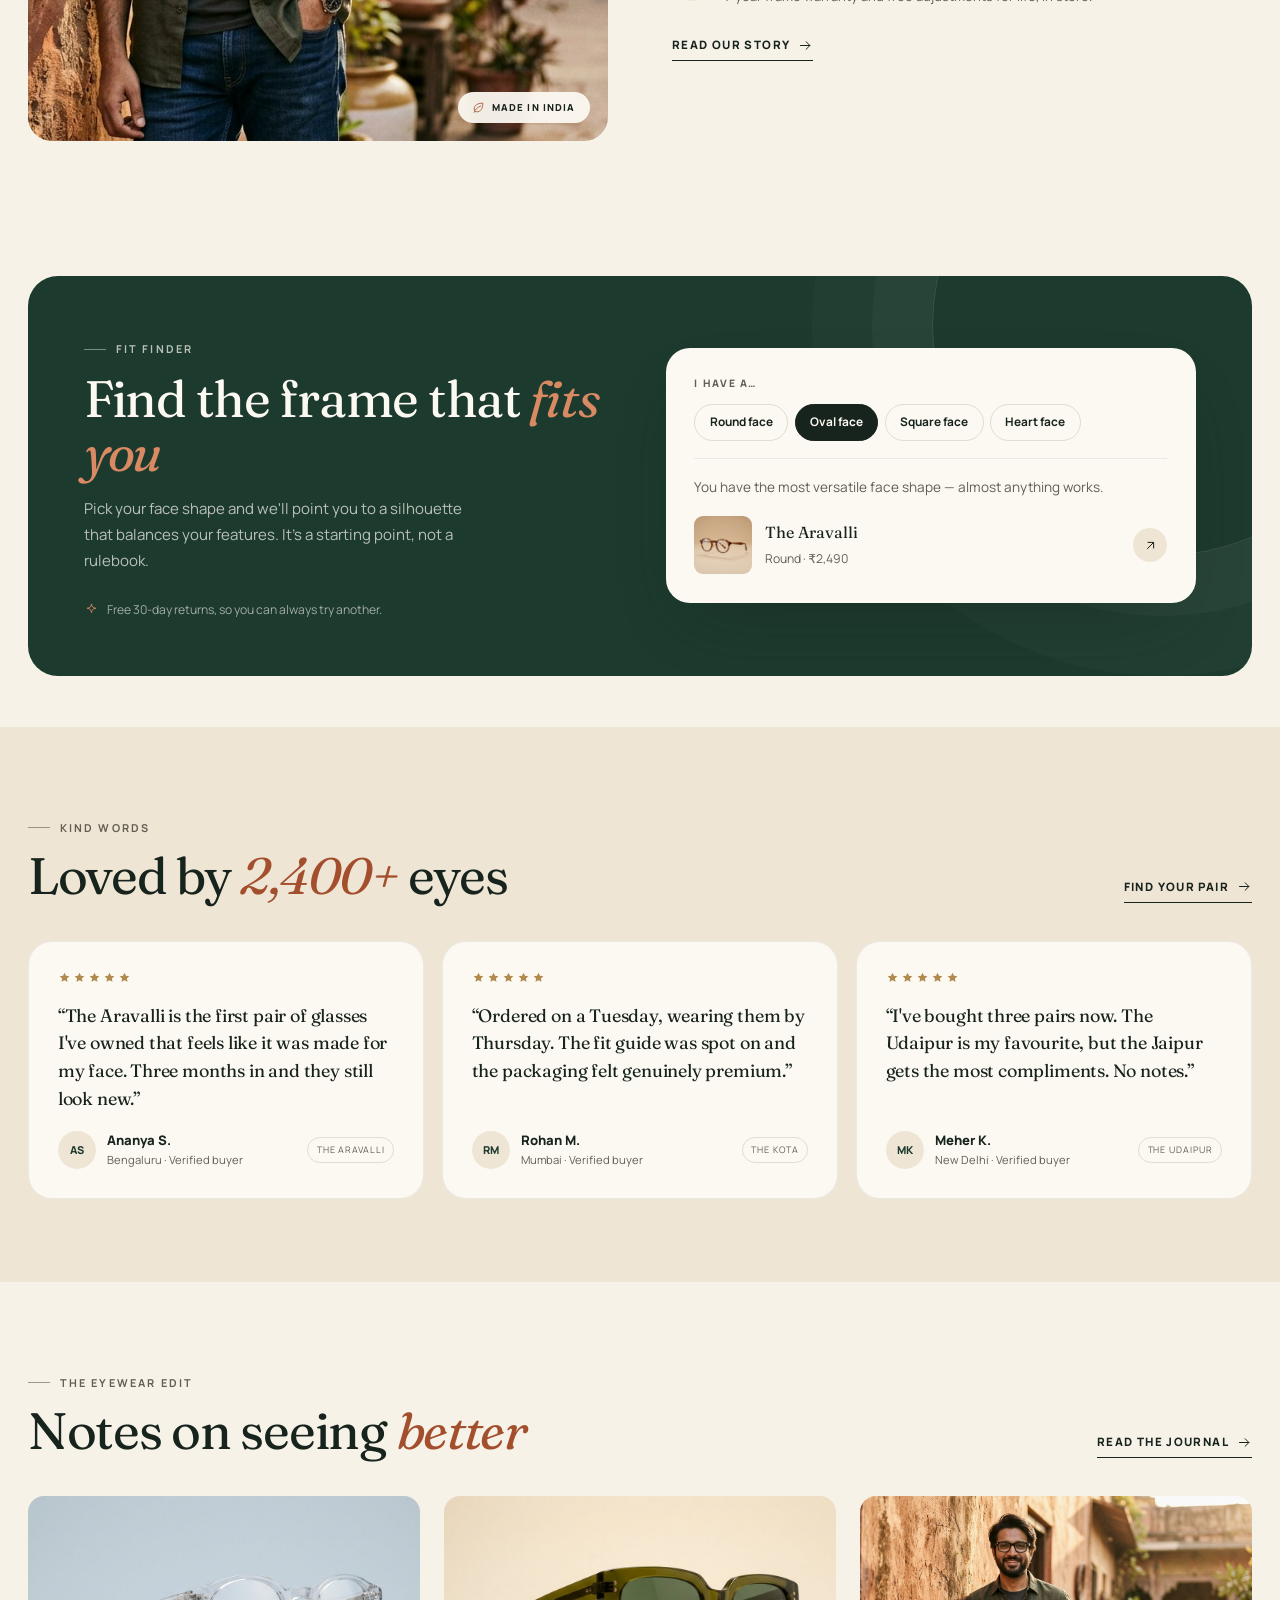
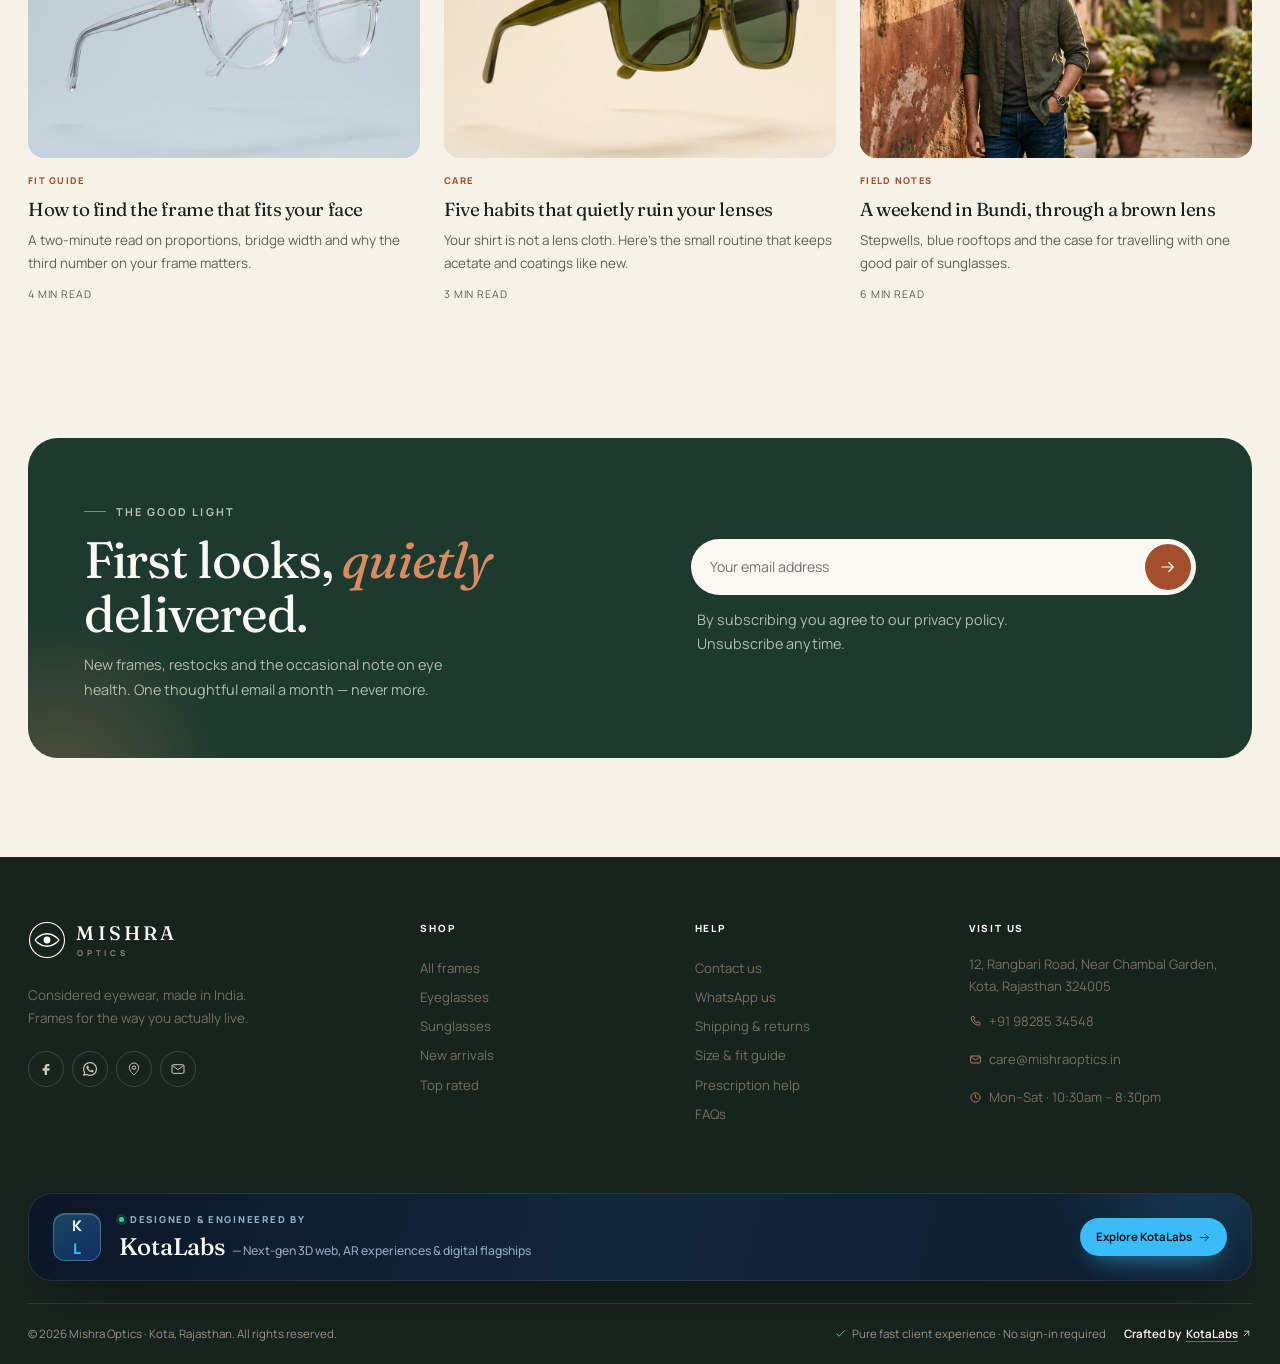
==== commit 34462512: "Rework footer credit into Goswami-style single KotaLabs bar Replace the 4-plan KotaLabs promo card w" ====
--- a/index.html
+++ b/index.html
@@ -313,48 +313,22 @@
       </div>
     </div>
     <div class="kotalabs-card">
-      <div class="kotalabs-card__head">
-        <span class="kotalabs-mark" aria-hidden="true">K<span>L</span></span>
-        <div class="kotalabs-card__title">
-          <strong>Designed &amp; engineered by KotaLabs</strong>
-          <small>Frontend studio · Kota, Rajasthan</small>
-        </div>
-        <a class="kotalabs-card__site" href="https://www.kotalabs.in/" target="_blank" rel="noopener" aria-label="Visit KotaLabs at kotalabs.in">kotalabs.in <svg class="icon" aria-hidden="true"><use href="assets/icons.svg#i-arrow-up-right"></use></svg></a>
-      </div>
-      <p class="kotalabs-card__pitch">A fast, frontend-only website for your brand. Start with a free one-page site, then grow into a full storefront when you're ready.</p>
-      <div class="kotalabs-plans">
-        <a class="kotalabs-plan kotalabs-plan--free" href="https://www.kotalabs.in/" target="_blank" rel="noopener" aria-label="Start with the free KotaLabs plan">
-          <span class="kotalabs-plan__badge">Start here</span>
-          <strong>Free</strong>
-          <small>One-page launch site</small>
-          <span class="kotalabs-plan__cta">Start free <svg class="icon" aria-hidden="true"><use href="assets/icons.svg#i-arrow-right"></use></svg></span>
-        </a>
-        <div class="kotalabs-plan">
-          <strong>Basic</strong>
-          <small>Multi-page website</small>
-          <span class="kotalabs-plan__note">For growing brands</span>
-        </div>
-        <div class="kotalabs-plan">
-          <strong>Business</strong>
-          <small>Catalogue + WhatsApp</small>
-          <span class="kotalabs-plan__note">For stores</span>
-        </div>
-        <div class="kotalabs-plan">
-          <strong>Full end-to-end</strong>
-          <small>Design, build &amp; launch</small>
-          <span class="kotalabs-plan__note">Done for you</span>
-        </div>
-      </div>
-      <div class="kotalabs-card__foot">
-        <span>Need more than a one-pager? <a href="https://www.kotalabs.in/" target="_blank" rel="noopener">Talk to KotaLabs about paid plans</a></span>
-        <a class="kotalabs-card__cta" href="https://www.kotalabs.in/" target="_blank" rel="noopener">Explore KotaLabs <svg class="icon" aria-hidden="true"><use href="assets/icons.svg#i-arrow-up-right"></use></svg></a>
-      </div>
+      <span class="kotalabs-mark" aria-hidden="true">K<span>L</span></span>
+      <div class="kotalabs-card__body">
+        <span class="kotalabs-card__eyebrow"><i aria-hidden="true"></i> Designed &amp; engineered by</span>
+        <p class="kotalabs-card__line">
+          <span class="kotalabs-card__name">KotaLabs</span>
+          <span class="kotalabs-card__tag">— Next-gen 3D web, AR experiences &amp; digital flagships</span>
+        </p>
+      </div>
+      <a class="kotalabs-card__cta" href="https://www.kotalabs.in/" target="_blank" rel="noopener">Explore KotaLabs <svg class="icon" aria-hidden="true"><use href="assets/icons.svg#i-arrow-right"></use></svg></a>
     </div>
     <div class="footer__bottom">
-      <span>© <span id="year">2026</span> Mishra Optics. All rights reserved.</span>
-      <div class="footer__pay"><span>UPI</span><span>VISA</span><span>MASTERCARD</span><span>RuPay</span><span>COD</span></div>
-      <span>Designed by <a href="https://www.kotalabs.in/" target="_blank" rel="noopener" style="text-decoration:underline;text-underline-offset:3px">KotaLabs</a></span>
-      <span>Made in India · Kota, Rajasthan</span>
+      <span class="footer__copy">© <span id="year">2026</span> Mishra Optics · Kota, Rajasthan. All rights reserved.</span>
+      <div class="footer__bottom-end">
+        <span class="footer__promise"><svg class="icon" aria-hidden="true"><use href="assets/icons.svg#i-check"></use></svg> Pure fast client experience · No sign-in required</span>
+        <span class="footer__crafted">Crafted by <a href="https://www.kotalabs.in/" target="_blank" rel="noopener">KotaLabs <svg class="icon" aria-hidden="true"><use href="assets/icons.svg#i-arrow-up-right"></use></svg></a></span>
+      </div>
     </div>
   </div>
 </footer>
--- a/css/styles.css
+++ b/css/styles.css
@@ -867,104 +867,92 @@
 .kotalabs-card {
   position: relative;
   overflow: hidden;
-  background: linear-gradient(135deg, #0f172a, #16263a 55%, #0d1524);
-  border: 1px solid rgba(255, 255, 255, 0.08);
+  display: flex;
+  align-items: center;
+  gap: clamp(0.75rem, 1.6vw, 1.1rem);
+  background: linear-gradient(105deg, #0b1726 0%, #12263c 48%, #0d1b2c 100%);
+  border: 1px solid rgba(255, 255, 255, 0.1);
   border-radius: var(--r-lg);
-  padding: clamp(1.1rem, 2.5vw, 1.6rem);
-  margin-bottom: 1.1rem;
+  padding: clamp(0.9rem, 1.6vw, 1.15rem) clamp(1rem, 2vw, 1.5rem);
+  margin-bottom: 1.35rem;
   color: #dbe6f2;
+  box-shadow: 0 24px 50px -30px rgba(3, 10, 20, 0.9);
+  isolation: isolate;
 }
 .kotalabs-card::before {
   content: "";
   position: absolute;
-  width: 320px; height: 320px;
-  right: -140px; top: -180px;
+  width: 340px; height: 340px;
+  right: -120px; top: -190px;
   border-radius: 50%;
-  background: radial-gradient(circle, rgba(56, 189, 248, 0.16), transparent 65%);
+  background: radial-gradient(circle, rgba(56, 189, 248, 0.18), transparent 65%);
   pointer-events: none;
 }
-.kotalabs-card__head { position: relative; display: flex; align-items: center; gap: 0.8rem; flex-wrap: wrap; }
 .kotalabs-mark {
-  width: 44px; height: 44px; flex: none;
-  border-radius: 11px;
-  background: linear-gradient(135deg, rgba(56, 189, 248, 0.22), rgba(59, 130, 246, 0.22));
-  border: 1px solid rgba(255, 255, 255, 0.16);
+  position: relative;
+  width: 48px; height: 48px; flex: none;
+  border-radius: 12px;
+  background: linear-gradient(150deg, rgba(56, 189, 248, 0.28), rgba(37, 99, 235, 0.3));
+  border: 1px solid rgba(125, 211, 252, 0.35);
   display: grid; place-items: center;
-  font-size: 0.9rem; font-weight: 800; letter-spacing: -0.03em;
-  color: #fff;
+  font-family: var(--sans);
+  font-size: 0.92rem; font-weight: 800; letter-spacing: -0.04em; line-height: 1;
+  color: #f8fafc;
+  box-shadow: inset 0 1px 0 rgba(255, 255, 255, 0.18);
 }
 .kotalabs-mark span { color: #38bdf8; }
-.kotalabs-card__title strong { display: block; font-size: 0.86rem; font-weight: 700; color: #f1f5f9; }
-.kotalabs-card__title small { display: block; font-size: 0.68rem; color: #94a3b8; margin-top: 0.1rem; }
-.kotalabs-card__site {
+.kotalabs-card__body { position: relative; min-width: 0; }
+.kotalabs-card__eyebrow {
+  display: flex; align-items: center; gap: 0.4rem;
+  font-size: 0.6rem; font-weight: 800;
+  letter-spacing: 0.18em; text-transform: uppercase;
+  color: #8fb0cc;
+}
+.kotalabs-card__eyebrow i {
+  width: 5px; height: 5px; flex: none;
+  border-radius: 50%;
+  background: #34d399;
+  box-shadow: 0 0 0 3px rgba(52, 211, 153, 0.16);
+}
+.kotalabs-card__line {
+  display: flex; align-items: baseline; flex-wrap: wrap;
+  gap: 0.45rem;
+  margin-top: 0.28rem;
+  line-height: 1.25;
+}
+.kotalabs-card__name {
+  font-family: var(--serif);
+  font-size: clamp(1.25rem, 2.2vw, 1.5rem);
+  font-weight: 500;
+  letter-spacing: -0.01em;
+  color: #f8fafc;
+}
+.kotalabs-card__tag {
+  font-size: 0.76rem;
+  font-weight: 500;
+  color: #93a9bf;
+}
+.kotalabs-card__cta {
+  position: relative;
   margin-left: auto;
-  display: inline-flex; align-items: center; gap: 0.35rem;
-  font-size: 0.62rem; font-weight: 800; letter-spacing: 0.1em; text-transform: uppercase;
-  color: #e2e8f0;
-  border: 1px solid rgba(255, 255, 255, 0.16);
+  flex: none;
+  display: inline-flex; align-items: center; gap: 0.4rem;
+  font-size: 0.72rem; font-weight: 700;
+  color: #04121f;
+  background: #38bdf8;
   border-radius: 999px;
-  padding: 0.5rem 0.8rem;
+  padding: 0.6rem 1rem;
+  text-decoration: none;
   white-space: nowrap;
-  transition: background 0.25s, color 0.25s;
-}
-.kotalabs-card__site:hover { background: #f8fafc; color: #0f172a; }
-.kotalabs-card__site .icon { width: 12px; height: 12px; }
-.kotalabs-card__pitch { position: relative; margin-top: 0.8rem; font-size: 0.78rem; line-height: 1.6; color: #94a3b8; max-width: 78ch; }
-.kotalabs-plans { position: relative; display: grid; grid-template-columns: repeat(4, minmax(0, 1fr)); gap: 0.55rem; margin-top: 1rem; }
-.kotalabs-plan {
-  background: rgba(255, 255, 255, 0.04);
-  border: 1px solid rgba(255, 255, 255, 0.08);
-  border-radius: 10px;
-  padding: 0.7rem 0.8rem;
-  display: flex; flex-direction: column; gap: 0.15rem;
-}
-.kotalabs-plan--free {
-  background: rgba(56, 189, 248, 0.1);
-  border-color: rgba(56, 189, 248, 0.4);
-  text-decoration: none;
-  transition: background 0.25s, border-color 0.25s, transform 0.25s;
-}
-.kotalabs-plan--free:hover { background: rgba(56, 189, 248, 0.16); border-color: rgba(56, 189, 248, 0.7); transform: translateY(-2px); }
-.kotalabs-plan__badge {
-  align-self: flex-start;
-  font-size: 0.5rem; font-weight: 800; letter-spacing: 0.12em; text-transform: uppercase;
-  color: #38bdf8;
-  background: rgba(56, 189, 248, 0.12);
-  border-radius: 999px;
-  padding: 0.2rem 0.45rem;
-  margin-bottom: 0.15rem;
-}
-.kotalabs-plan strong { font-size: 0.78rem; font-weight: 700; color: #f1f5f9; }
-.kotalabs-plan small { font-size: 0.64rem; color: #94a3b8; line-height: 1.4; }
-.kotalabs-plan__note { font-size: 0.58rem; color: #64748b; margin-top: 0.2rem; }
-.kotalabs-plan__cta {
-  display: inline-flex; align-items: center; gap: 0.25rem;
-  margin-top: 0.35rem;
-  font-size: 0.58rem; font-weight: 800; letter-spacing: 0.08em; text-transform: uppercase;
-  color: #e0f2fe;
-}
-.kotalabs-plan__cta .icon { width: 11px; height: 11px; }
-.kotalabs-card__foot {
-  position: relative;
-  display: flex; align-items: center; justify-content: space-between; gap: 0.8rem; flex-wrap: wrap;
-  margin-top: 0.9rem; padding-top: 0.8rem;
-  border-top: 1px solid rgba(255, 255, 255, 0.08);
-  font-size: 0.68rem; color: #94a3b8;
-}
-.kotalabs-card__foot a { color: #e2e8f0; text-decoration: underline; text-underline-offset: 3px; }
-.kotalabs-card__foot a:hover { color: #38bdf8; }
-.kotalabs-card__cta {
-  display: inline-flex; align-items: center; gap: 0.35rem;
-  font-size: 0.6rem; font-weight: 800; letter-spacing: 0.1em; text-transform: uppercase;
-  color: #0f172a;
-  background: #f8fafc;
-  border-radius: 999px;
-  padding: 0.5rem 0.8rem;
-  text-decoration: none;
-  transition: background 0.25s, color 0.25s;
-}
-.kotalabs-card__cta:hover { background: #38bdf8; color: #0f172a; }
-.kotalabs-card__cta .icon { width: 12px; height: 12px; }
+  transition: background 0.25s, transform 0.25s, box-shadow 0.25s;
+  box-shadow: 0 10px 24px -12px rgba(56, 189, 248, 0.9);
+}
+.kotalabs-card__cta:hover {
+  background: #7dd3fc;
+  transform: translateY(-1px);
+  box-shadow: 0 14px 30px -12px rgba(56, 189, 248, 1);
+}
+.kotalabs-card__cta .icon { width: 13px; height: 13px; }
 
 /* ---------- footer ---------- */
 .site-footer { background: var(--ink); color: #cfc9bb; margin-top: clamp(2rem, 4vw, 3rem); }
@@ -1008,20 +996,38 @@
 .footer__col .footer__contact .icon { width: 13px; height: 13px; color: var(--clay-soft); }
 .footer__bottom {
   border-top: 1px solid rgba(252, 249, 242, 0.1);
-  padding-block: 1.25rem;
+  padding-block: 1.3rem;
   display: flex; align-items: center; justify-content: space-between;
-  gap: 1rem; flex-wrap: wrap;
-  font-size: 0.7rem;
+  gap: 0.7rem 1.4rem; flex-wrap: wrap;
+  font-size: 0.72rem;
   color: #8f8a7d;
 }
-.footer__pay { display: flex; gap: 0.4rem; flex-wrap: wrap; }
-.footer__pay span {
-  border: 1px solid rgba(252, 249, 242, 0.16);
-  border-radius: 4px;
-  padding: 0.2rem 0.45rem;
-  font-size: 0.56rem; font-weight: 800; letter-spacing: 0.08em;
-  color: #b9b3a5;
-}
+.footer__copy { color: #9a9486; }
+.footer__bottom-end {
+  display: flex; align-items: center; flex-wrap: wrap;
+  gap: 0.5rem 1.1rem;
+  margin-left: auto;
+}
+.footer__promise {
+  display: inline-flex; align-items: center; gap: 0.35rem;
+  color: #9a9486;
+}
+.footer__promise .icon { width: 13px; height: 13px; color: #34d399; }
+.footer__crafted {
+  display: inline-flex; align-items: center; gap: 0.3rem;
+  color: var(--paper-2);
+  font-weight: 600;
+}
+.footer__crafted a {
+  display: inline-flex; align-items: center; gap: 0.2rem;
+  color: var(--paper-2);
+  text-decoration: underline;
+  text-underline-offset: 3px;
+  text-decoration-color: rgba(252, 249, 242, 0.35);
+  transition: color 0.2s, text-decoration-color 0.2s;
+}
+.footer__crafted a:hover { color: #38bdf8; text-decoration-color: rgba(56, 189, 248, 0.6); }
+.footer__crafted .icon { width: 11px; height: 11px; }
 
 /* ---------- overlays / drawers ---------- */
 .overlay {
@@ -1522,10 +1528,12 @@
   .journal-grid .post-card:last-child { display: block; }
   .search-results { grid-template-columns: 1fr 1fr; }
   .footer__main { grid-template-columns: 1fr; gap: 2rem; }
-  .kotalabs-plans { grid-template-columns: repeat(2, minmax(0, 1fr)); }
-  .kotalabs-card__site { margin-left: 0; }
-  .kotalabs-card__foot { flex-direction: column; align-items: flex-start; }
+  .kotalabs-card { flex-wrap: wrap; }
+  .kotalabs-card__body { flex: 1 1 200px; }
+  .kotalabs-card__cta { margin-left: 0; flex: 1 1 100%; justify-content: center; padding-block: 0.7rem; }
+  .kotalabs-card__tag { display: block; }
   .footer__bottom { flex-direction: column; align-items: flex-start; }
+  .footer__bottom-end { margin-left: 0; flex-direction: column; align-items: flex-start; gap: 0.45rem; }
   .form-grid { grid-template-columns: 1fr; }
   .stores-grid { grid-template-columns: 1fr; }
   .hero__proof { gap: 1rem; }
@@ -1552,7 +1560,6 @@
   .hero h1 { font-size: clamp(2.6rem, 10vw, 3.4rem); }
   .hero__actions .btn { flex: 1 1 100%; min-width: 0; }
   .page-head h1 { font-size: clamp(2.2rem, 9vw, 3rem); }
-  .footer__pay { flex-wrap: wrap; }
 }
 
 @media (max-width: 420px) {
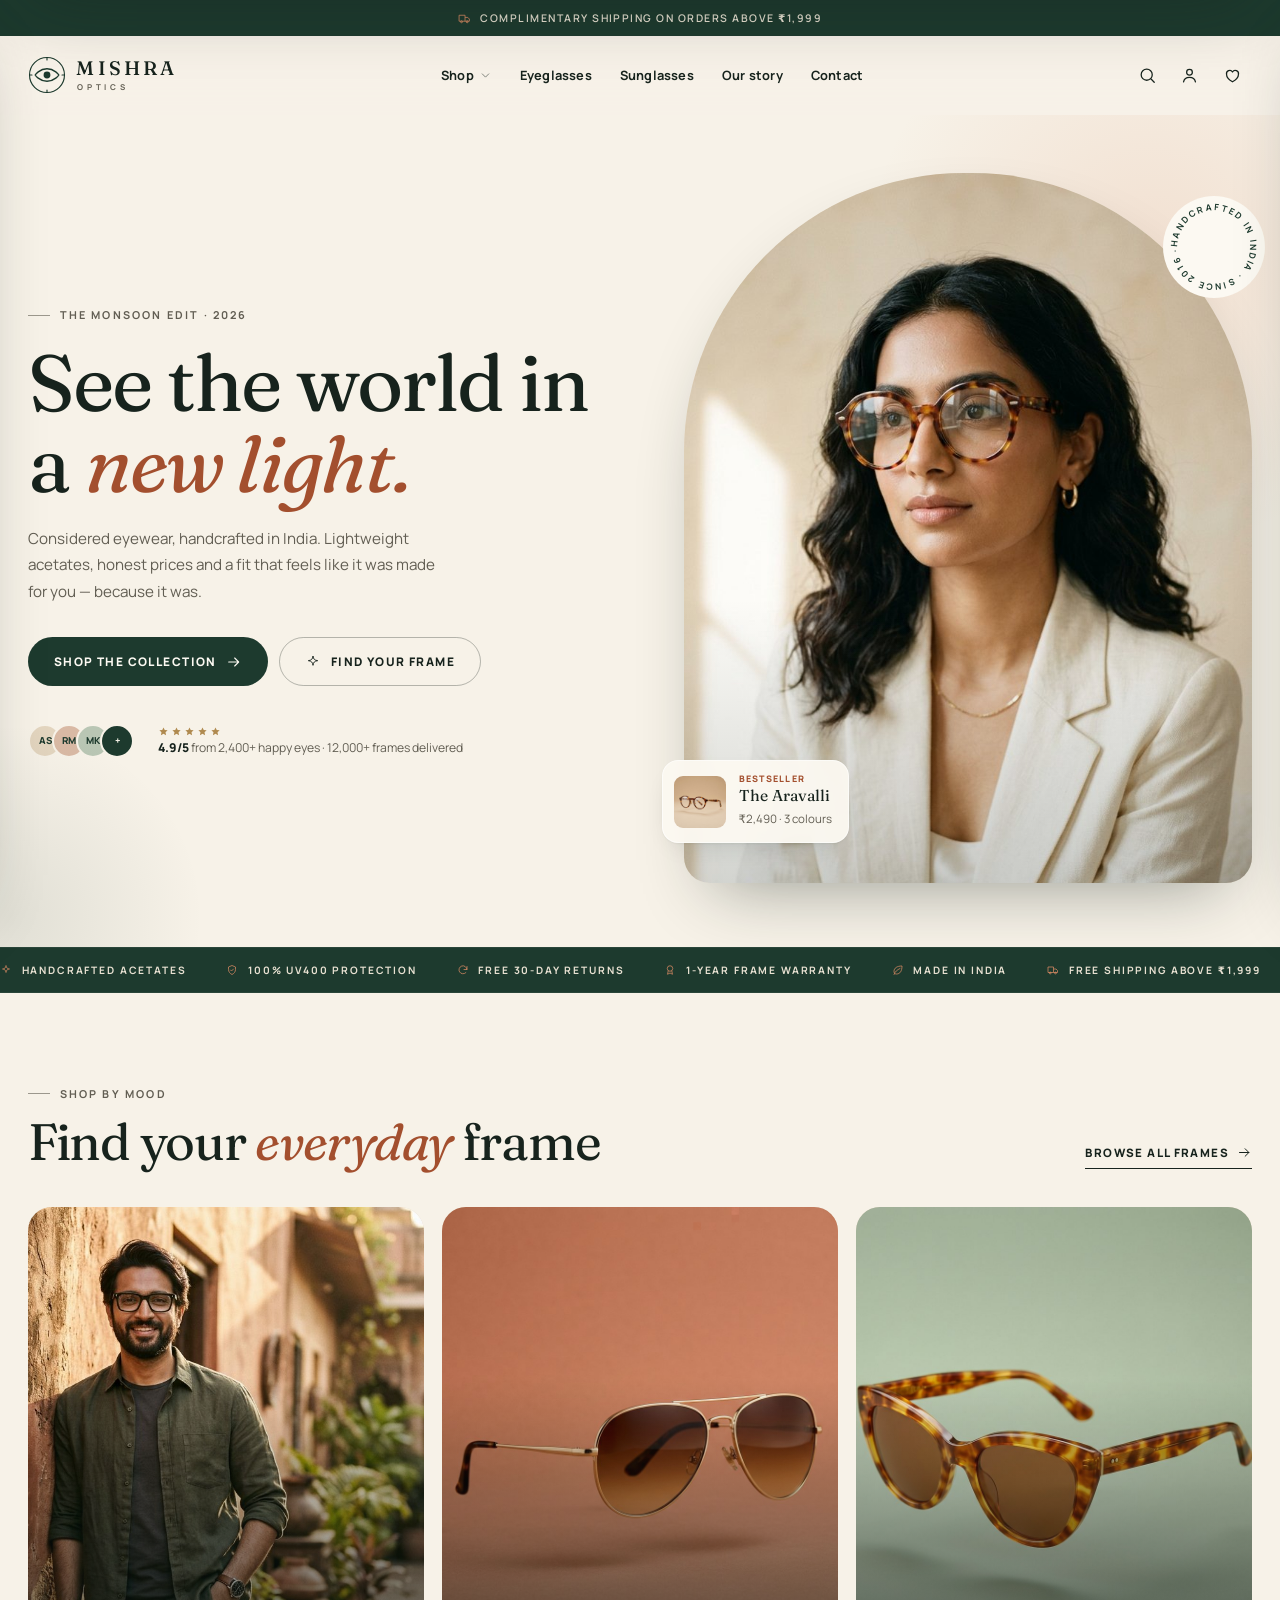
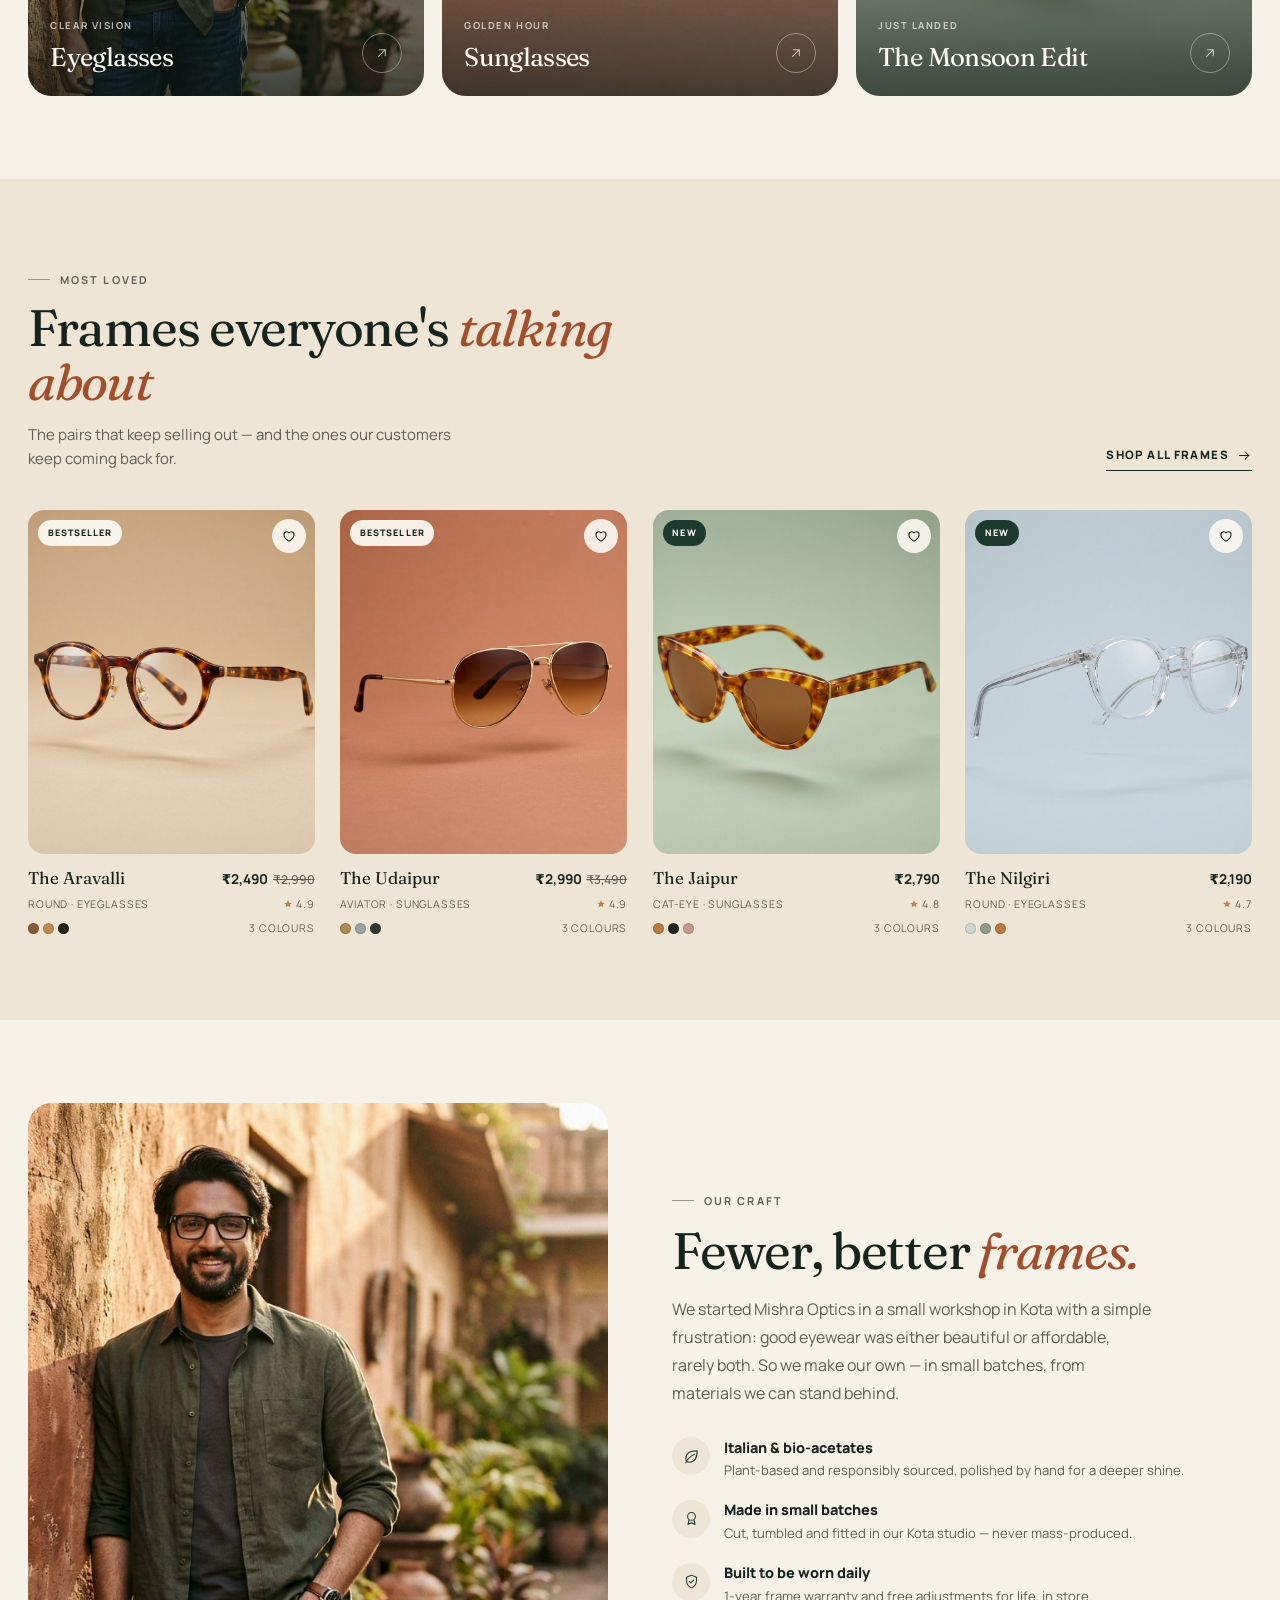
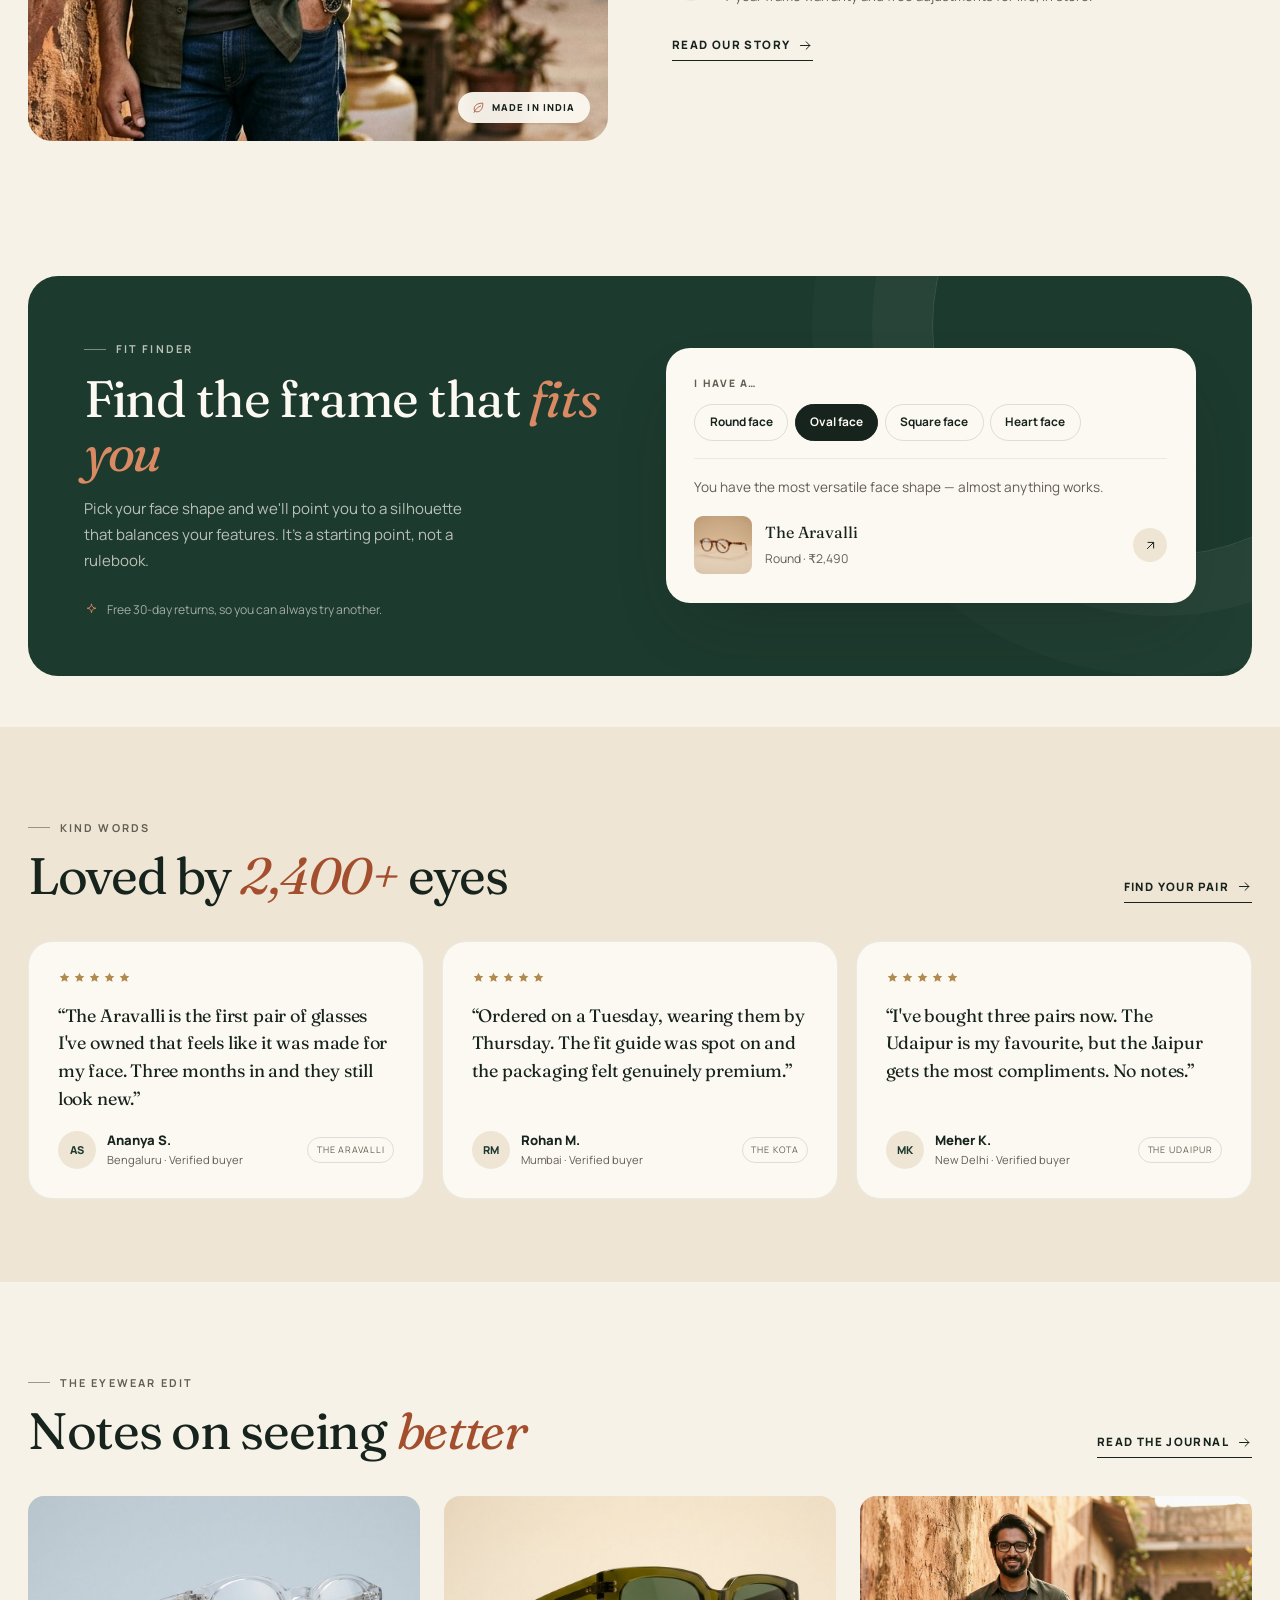
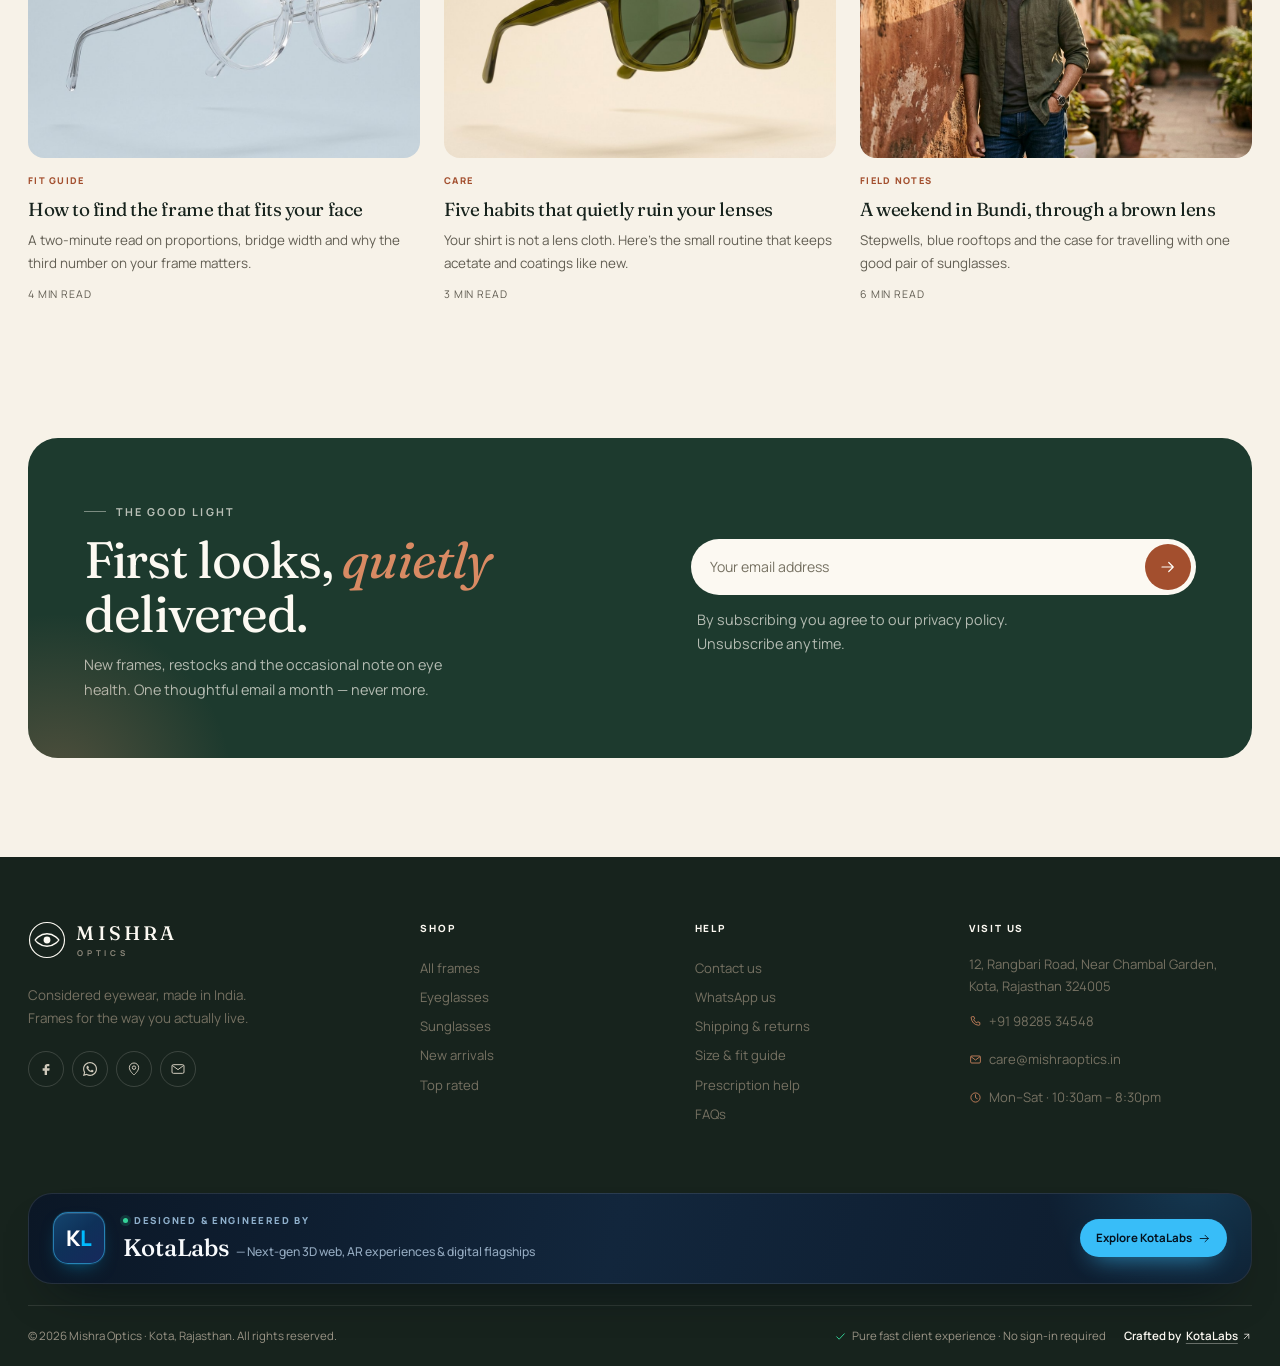
==== commit 3118df9d: "Match Goswami KL monogram: inline K L, steel-blue tile The mark used display:grid with a bare 'K' te" ====
--- a/index.html
+++ b/index.html
@@ -313,7 +313,7 @@
       </div>
     </div>
     <div class="kotalabs-card">
-      <span class="kotalabs-mark" aria-hidden="true">K<span>L</span></span>
+      <span class="kotalabs-mark" aria-hidden="true"><b>K</b><i>L</i></span>
       <div class="kotalabs-card__body">
         <span class="kotalabs-card__eyebrow"><i aria-hidden="true"></i> Designed &amp; engineered by</span>
         <p class="kotalabs-card__line">
--- a/css/styles.css
+++ b/css/styles.css
@@ -890,17 +890,21 @@
 }
 .kotalabs-mark {
   position: relative;
-  width: 48px; height: 48px; flex: none;
-  border-radius: 12px;
-  background: linear-gradient(150deg, rgba(56, 189, 248, 0.28), rgba(37, 99, 235, 0.3));
-  border: 1px solid rgba(125, 211, 252, 0.35);
-  display: grid; place-items: center;
+  width: 52px; height: 52px; flex: none;
+  border-radius: 15px;
+  background: linear-gradient(142deg, #14456e 0%, #0e3159 46%, #17295c 100%);
+  border: 1px solid rgba(56, 189, 248, 0.55);
+  display: flex; align-items: center; justify-content: center; gap: 0.015em;
   font-family: var(--sans);
-  font-size: 0.92rem; font-weight: 800; letter-spacing: -0.04em; line-height: 1;
-  color: #f8fafc;
-  box-shadow: inset 0 1px 0 rgba(255, 255, 255, 0.18);
-}
-.kotalabs-mark span { color: #38bdf8; }
+  font-size: 1.35rem; font-weight: 800; letter-spacing: -0.03em; line-height: 1;
+  box-shadow:
+    0 0 0 1px rgba(56, 189, 248, 0.1),
+    0 8px 20px -10px rgba(0, 188, 255, 0.55),
+    inset 0 1px 0 rgba(255, 255, 255, 0.12);
+}
+.kotalabs-mark b { font-weight: 800; color: #ffffff; }
+.kotalabs-mark i { font-style: normal; font-weight: 800; color: #00bcff; }
+
 .kotalabs-card__body { position: relative; min-width: 0; }
 .kotalabs-card__eyebrow {
   display: flex; align-items: center; gap: 0.4rem;
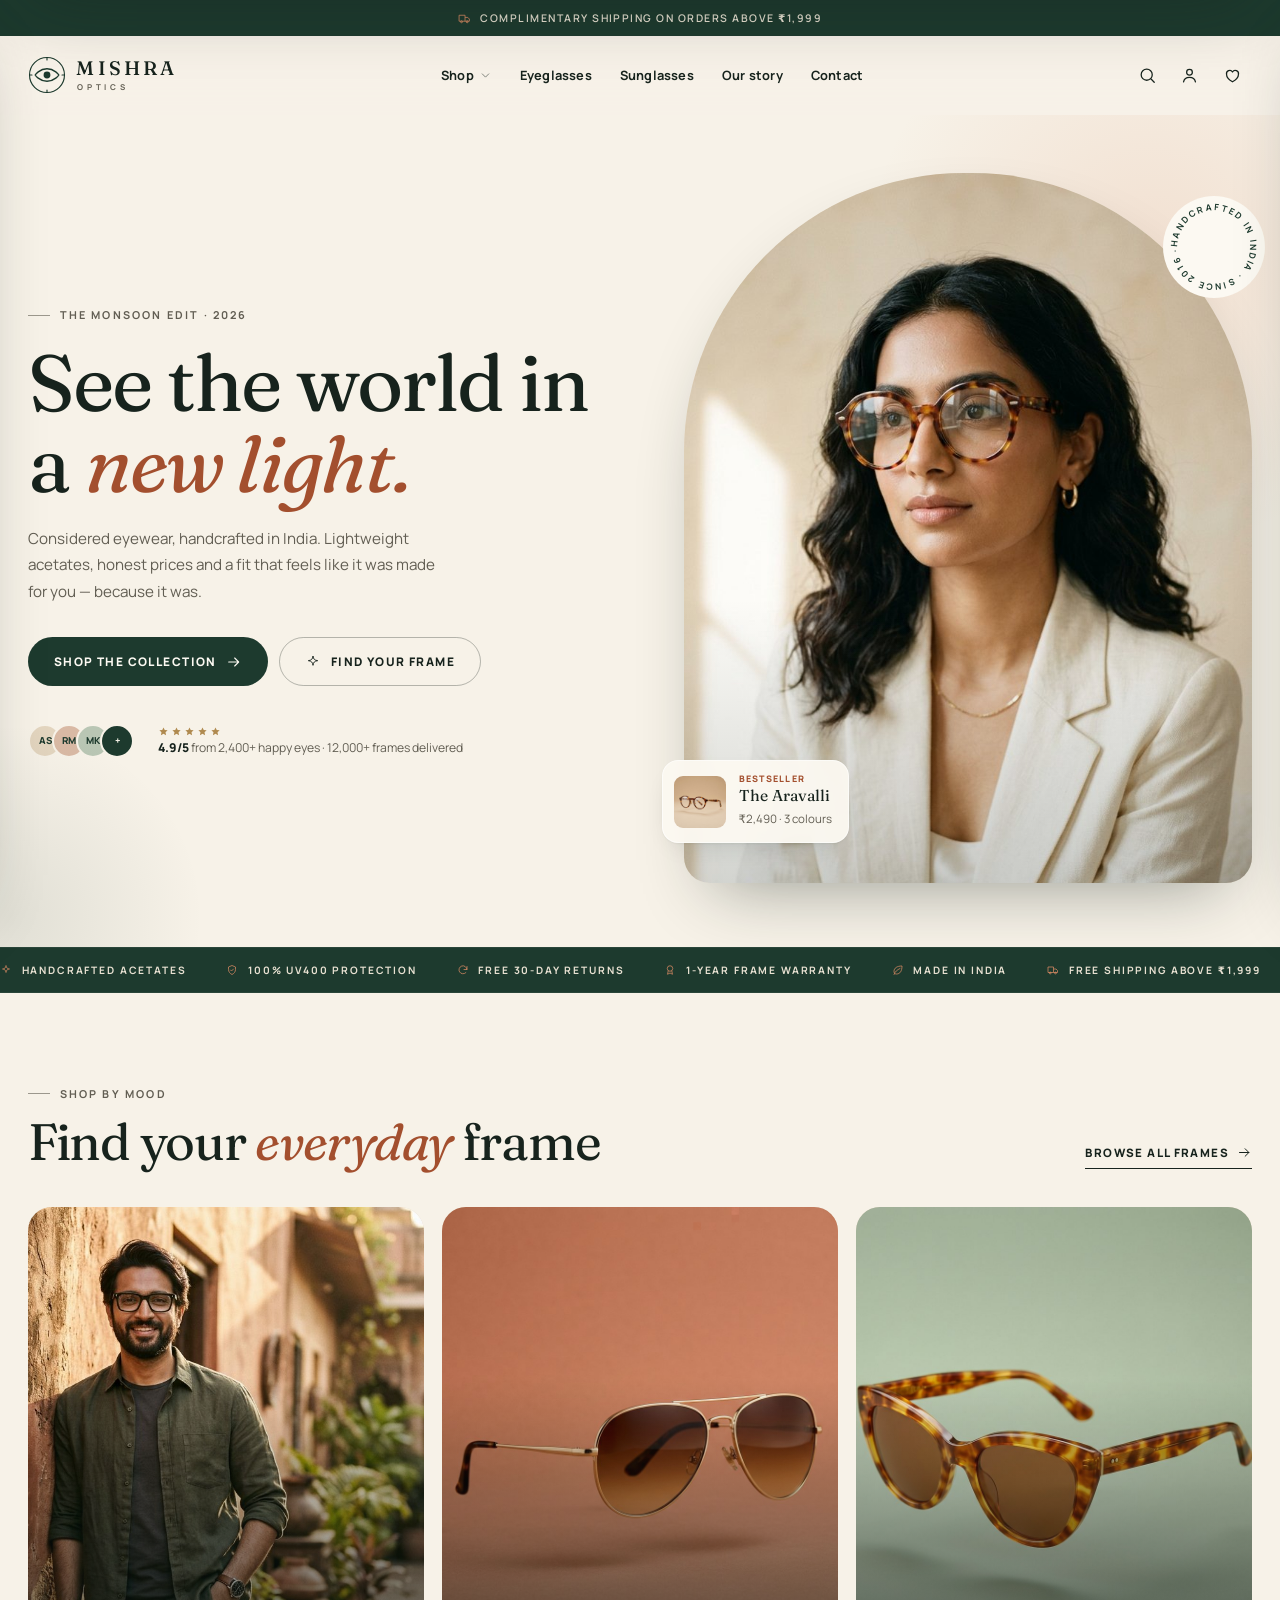
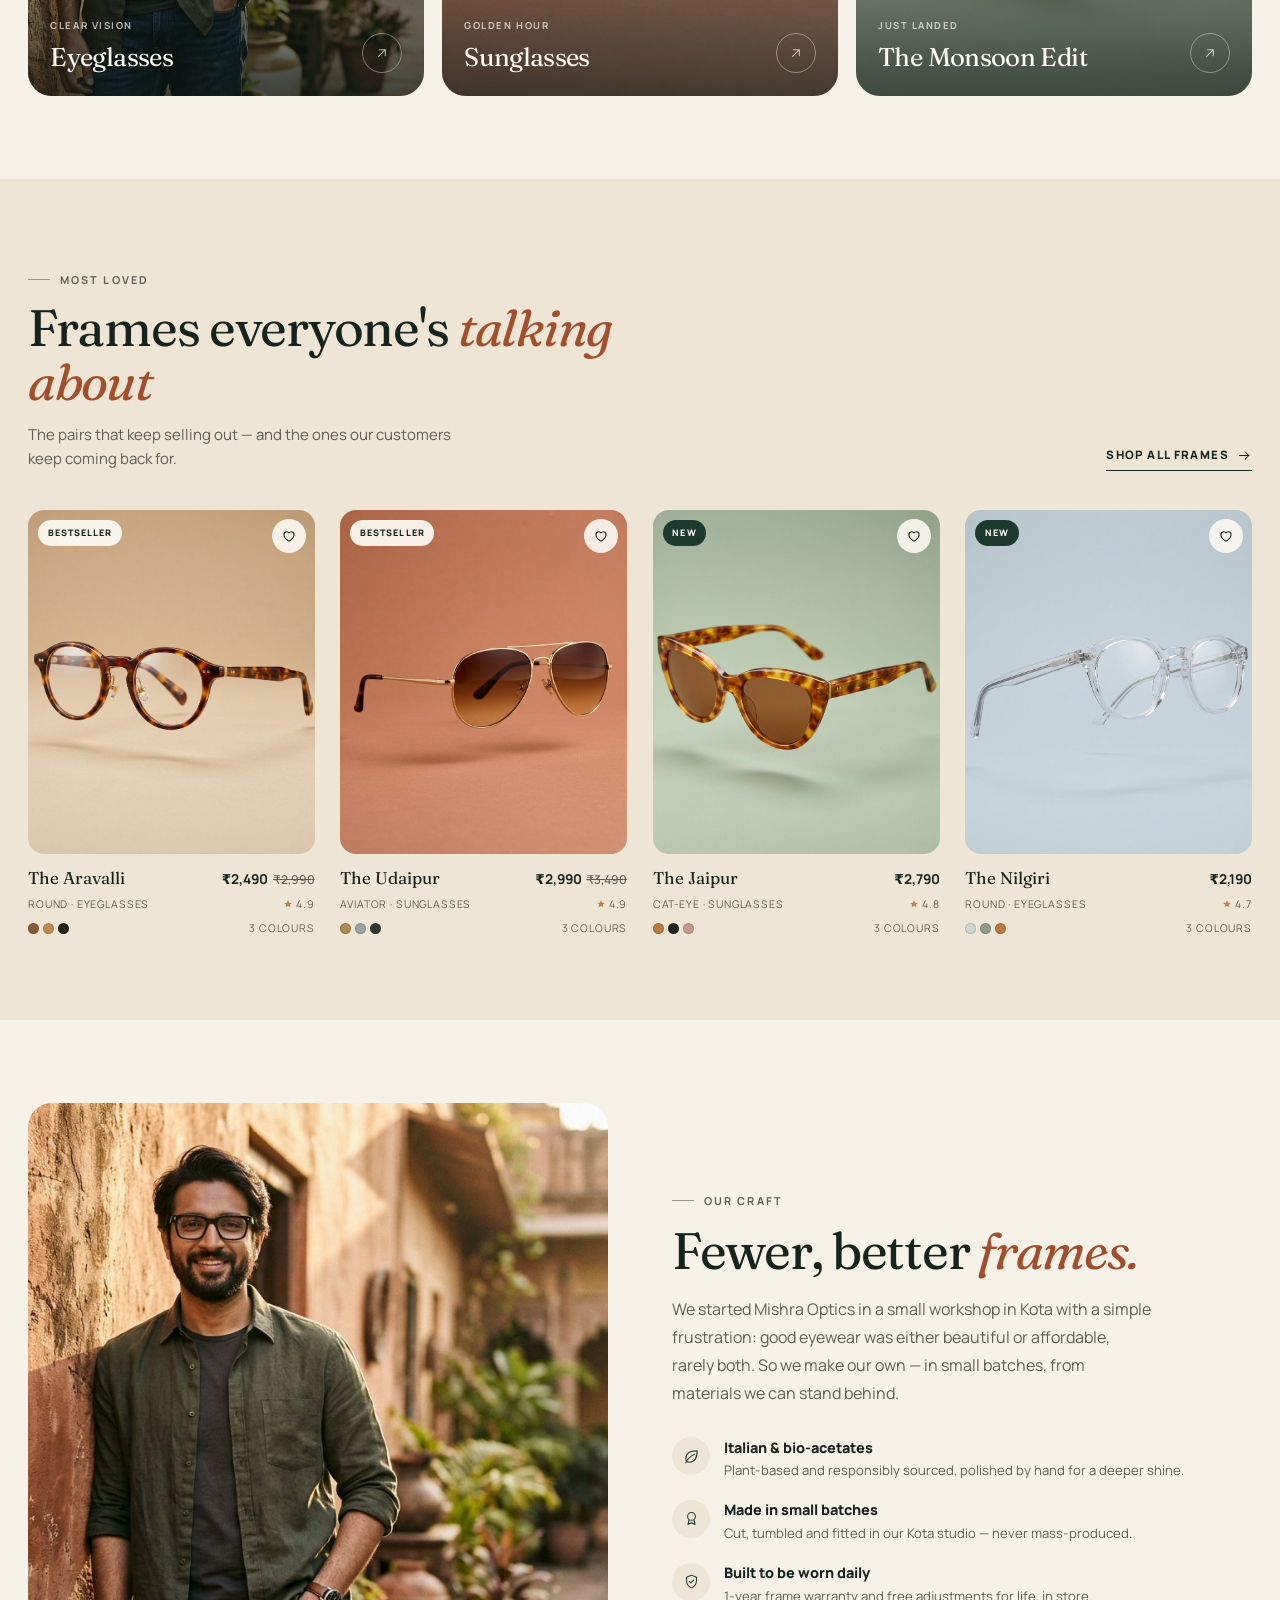
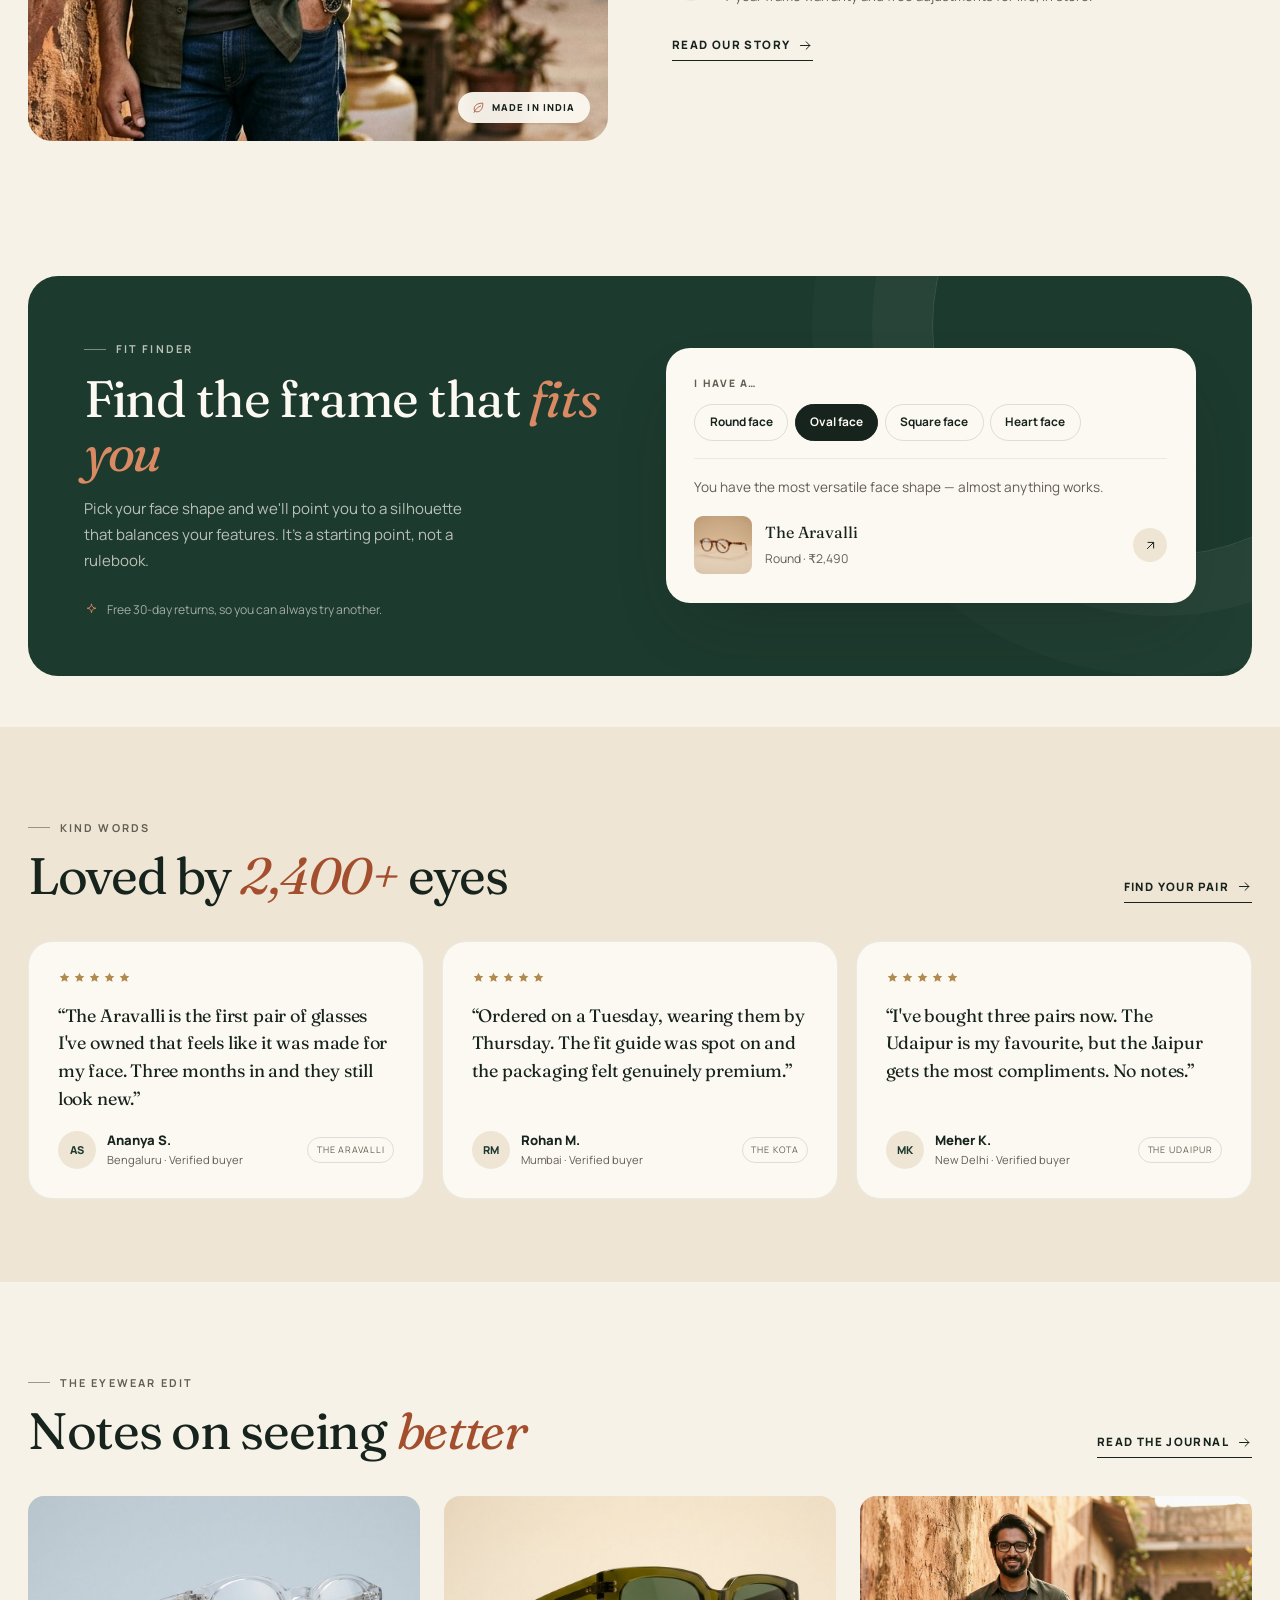
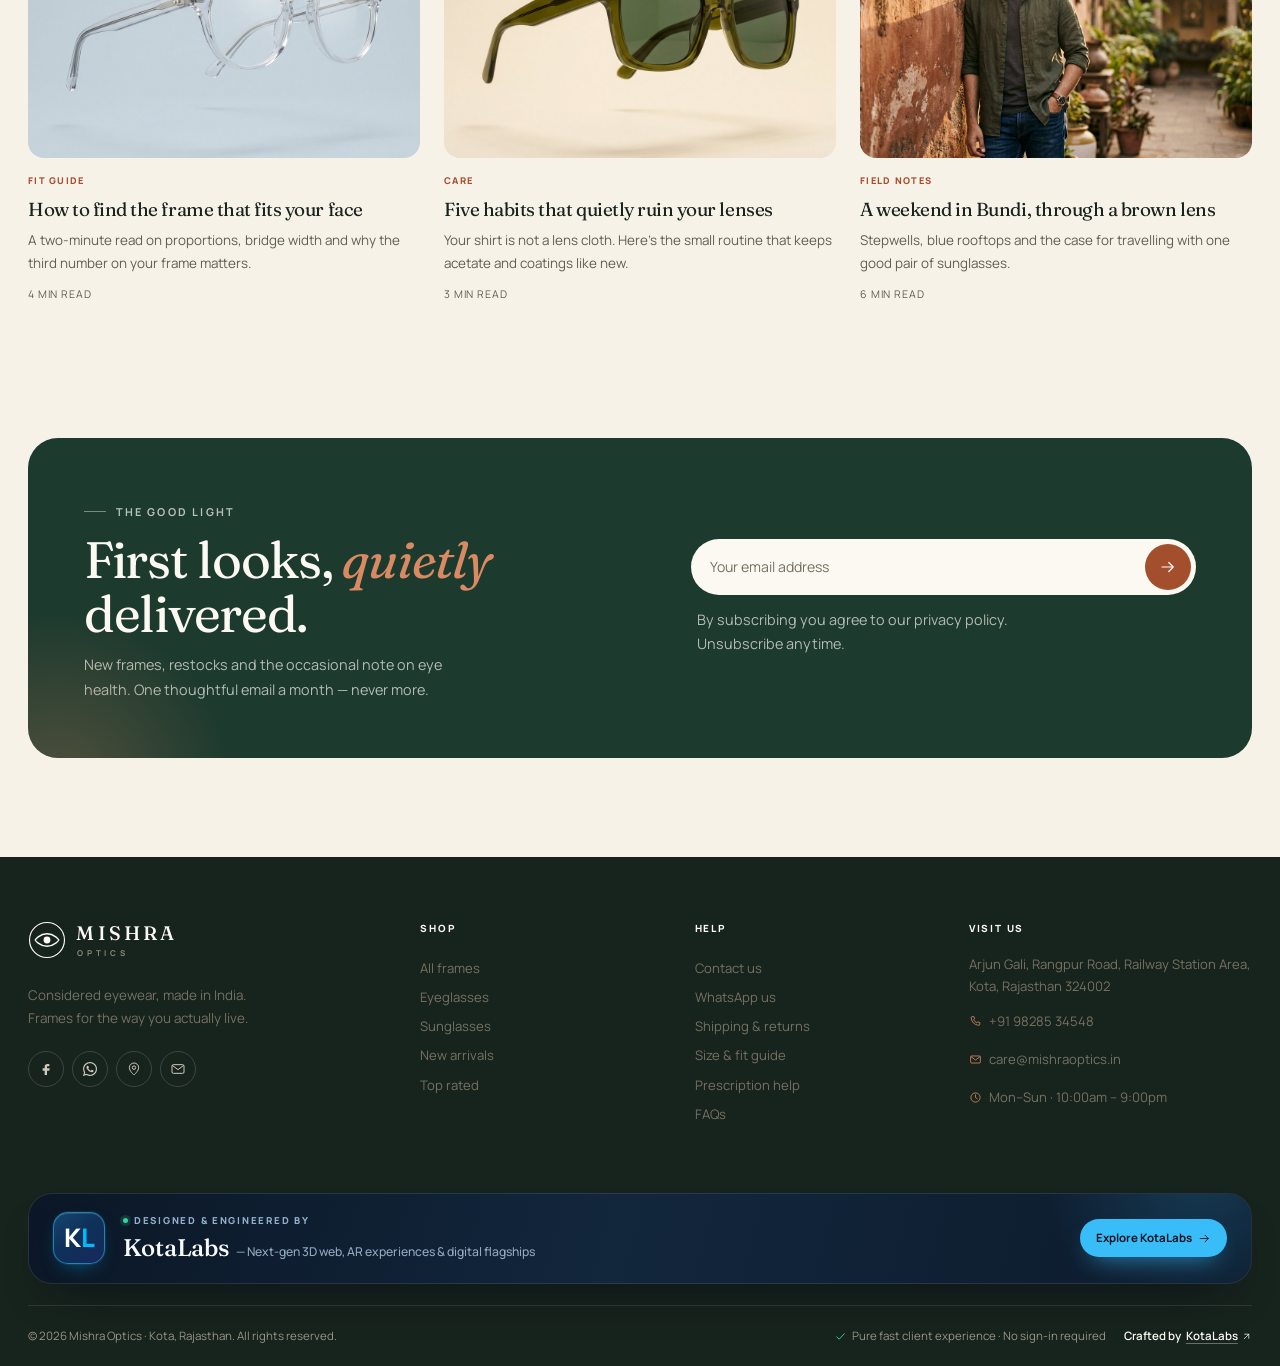
==== commit 3e48c3dc: "Replace fake Jaipur studio with the three real Kota branches Mishra Optician has no Jaipur branch — " ====
--- a/index.html
+++ b/index.html
@@ -306,10 +306,10 @@
       </div>
       <div class="footer__col">
         <h4>Visit us</h4>
-        <address>12, Rangbari Road, Near Chambal Garden,<br>Kota, Rajasthan 324005</address>
+        <address>Arjun Gali, Rangpur Road, Railway Station Area,<br>Kota, Rajasthan 324002</address>
         <a class="footer__contact" href="tel:+919828534548"><svg class="icon" aria-hidden="true"><use href="assets/icons.svg#i-phone"></use></svg> +91 98285 34548</a>
         <a class="footer__contact" href="mailto:care@mishraoptics.in"><svg class="icon" aria-hidden="true"><use href="assets/icons.svg#i-mail"></use></svg> care@mishraoptics.in</a>
-        <a class="footer__contact" href="contact.html"><svg class="icon" aria-hidden="true"><use href="assets/icons.svg#i-clock"></use></svg> Mon–Sat · 10:30am – 8:30pm</a>
+        <a class="footer__contact" href="contact.html"><svg class="icon" aria-hidden="true"><use href="assets/icons.svg#i-clock"></use></svg> Mon–Sun · 10:00am – 9:00pm</a>
       </div>
     </div>
     <div class="kotalabs-card">
--- a/css/styles.css
+++ b/css/styles.css
@@ -896,7 +896,7 @@
   border: 1px solid rgba(56, 189, 248, 0.55);
   display: flex; align-items: center; justify-content: center; gap: 0.015em;
   font-family: var(--sans);
-  font-size: 1.35rem; font-weight: 800; letter-spacing: -0.03em; line-height: 1;
+  font-size: 1.6rem; font-weight: 800; letter-spacing: -0.03em; line-height: 1;
   box-shadow:
     0 0 0 1px rgba(56, 189, 248, 0.1),
     0 8px 20px -10px rgba(0, 188, 255, 0.55),
@@ -1370,7 +1370,7 @@
 .timeline__item strong { font-family: var(--serif); font-size: 1.15rem; font-weight: 400; display: block; }
 .timeline__item span { font-size: 0.66rem; letter-spacing: 0.12em; text-transform: uppercase; color: var(--clay); font-weight: 800; }
 .timeline__item p { color: var(--muted); font-size: 0.85rem; line-height: 1.7; margin-top: 0.35rem; max-width: 52ch; }
-.stores-grid { display: grid; grid-template-columns: repeat(2, 1fr); gap: 1.1rem; }
+.stores-grid { display: grid; grid-template-columns: repeat(auto-fit, minmax(260px, 1fr)); gap: 1.1rem; }
 .store-card { background: var(--paper-2); border: 1px solid var(--line-soft); border-radius: var(--r-lg); padding: 1.6rem; }
 .store-card h3 { font-size: 1.35rem; }
 .store-card > span { font-size: 0.6rem; letter-spacing: 0.14em; text-transform: uppercase; color: var(--clay); font-weight: 800; }
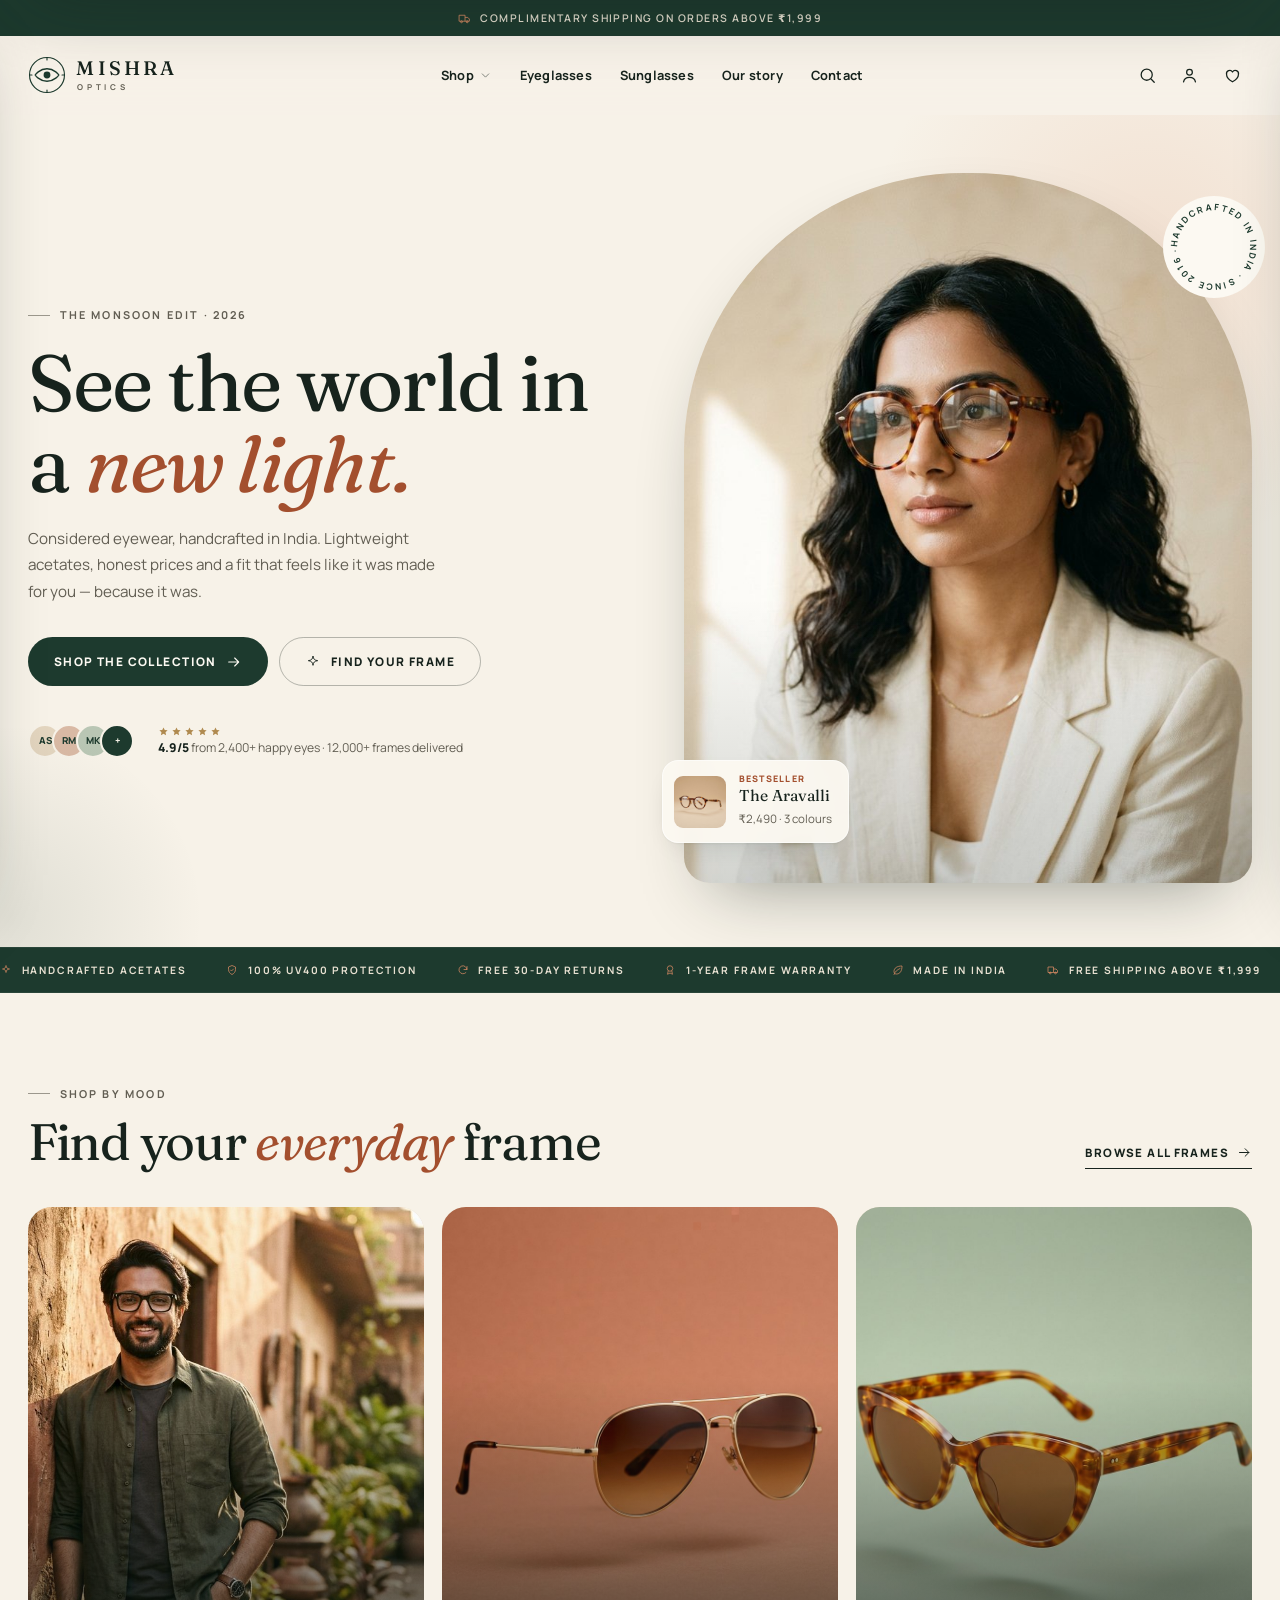
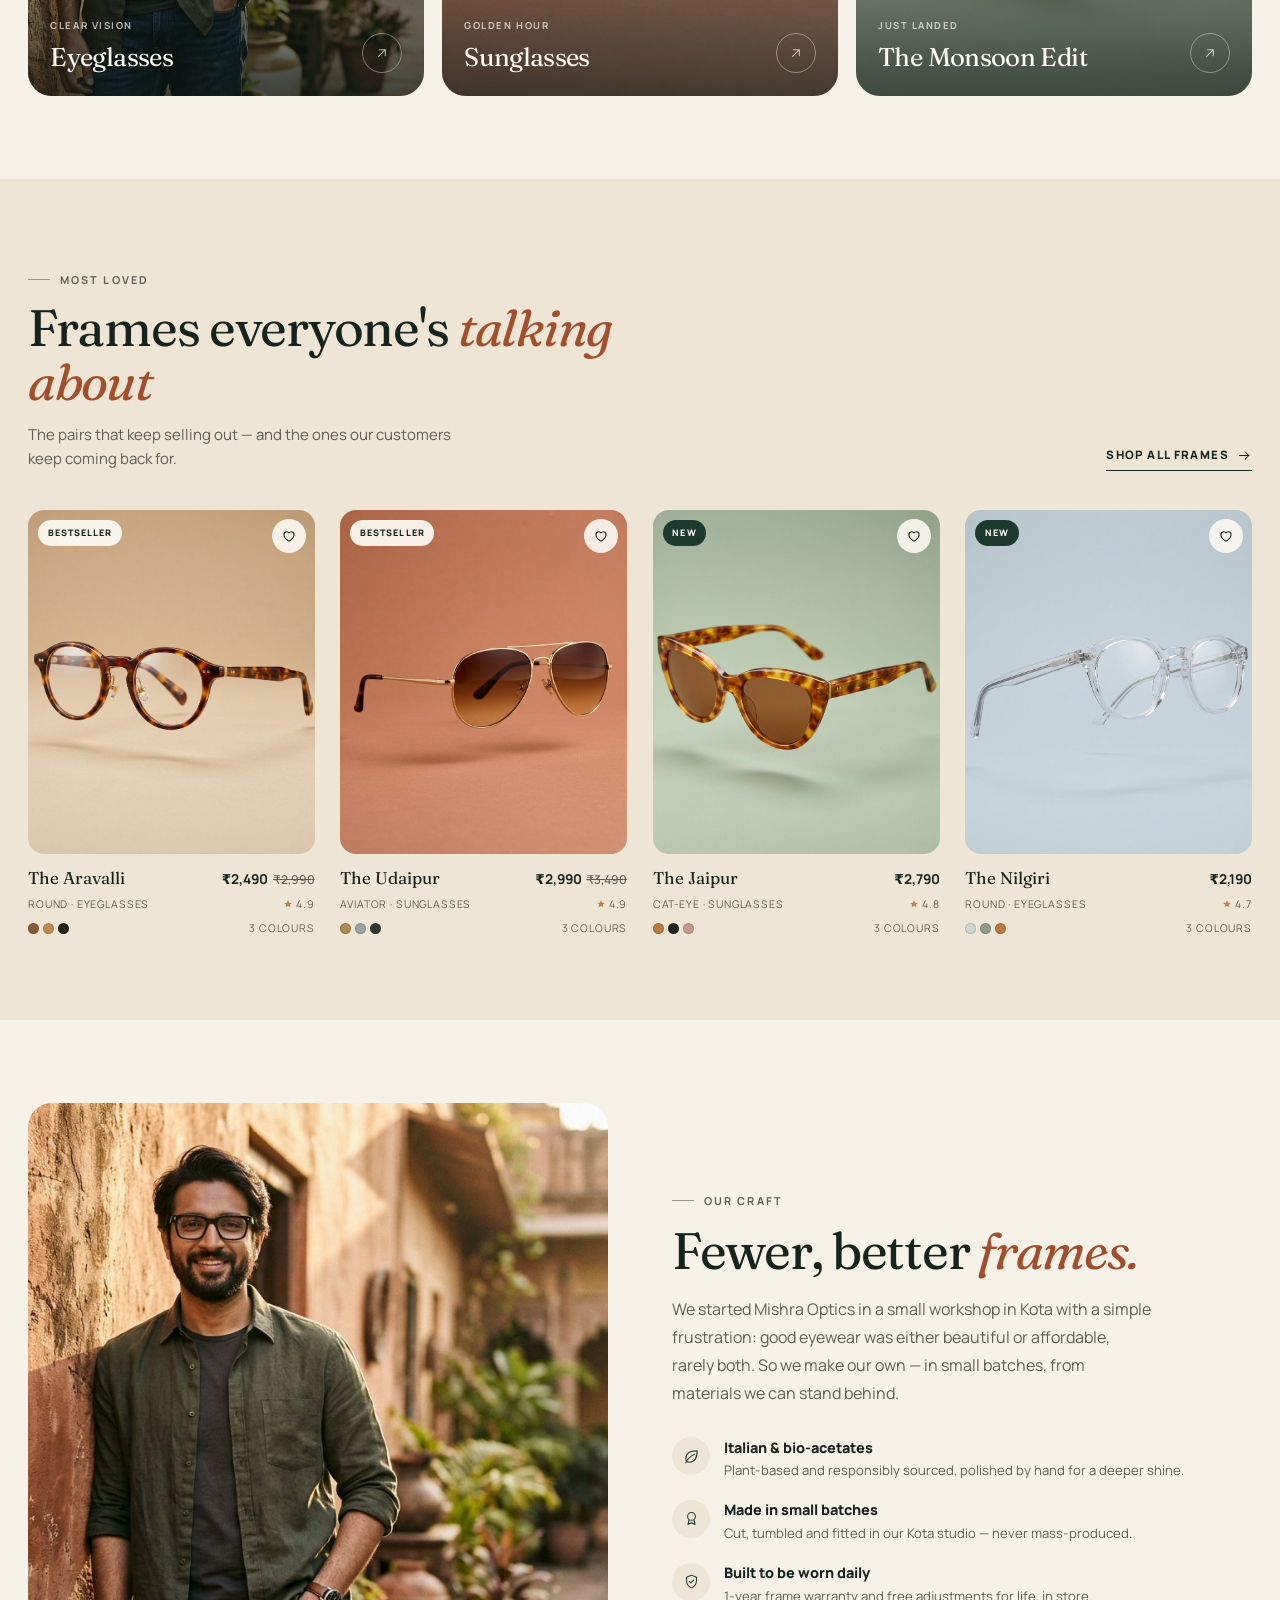
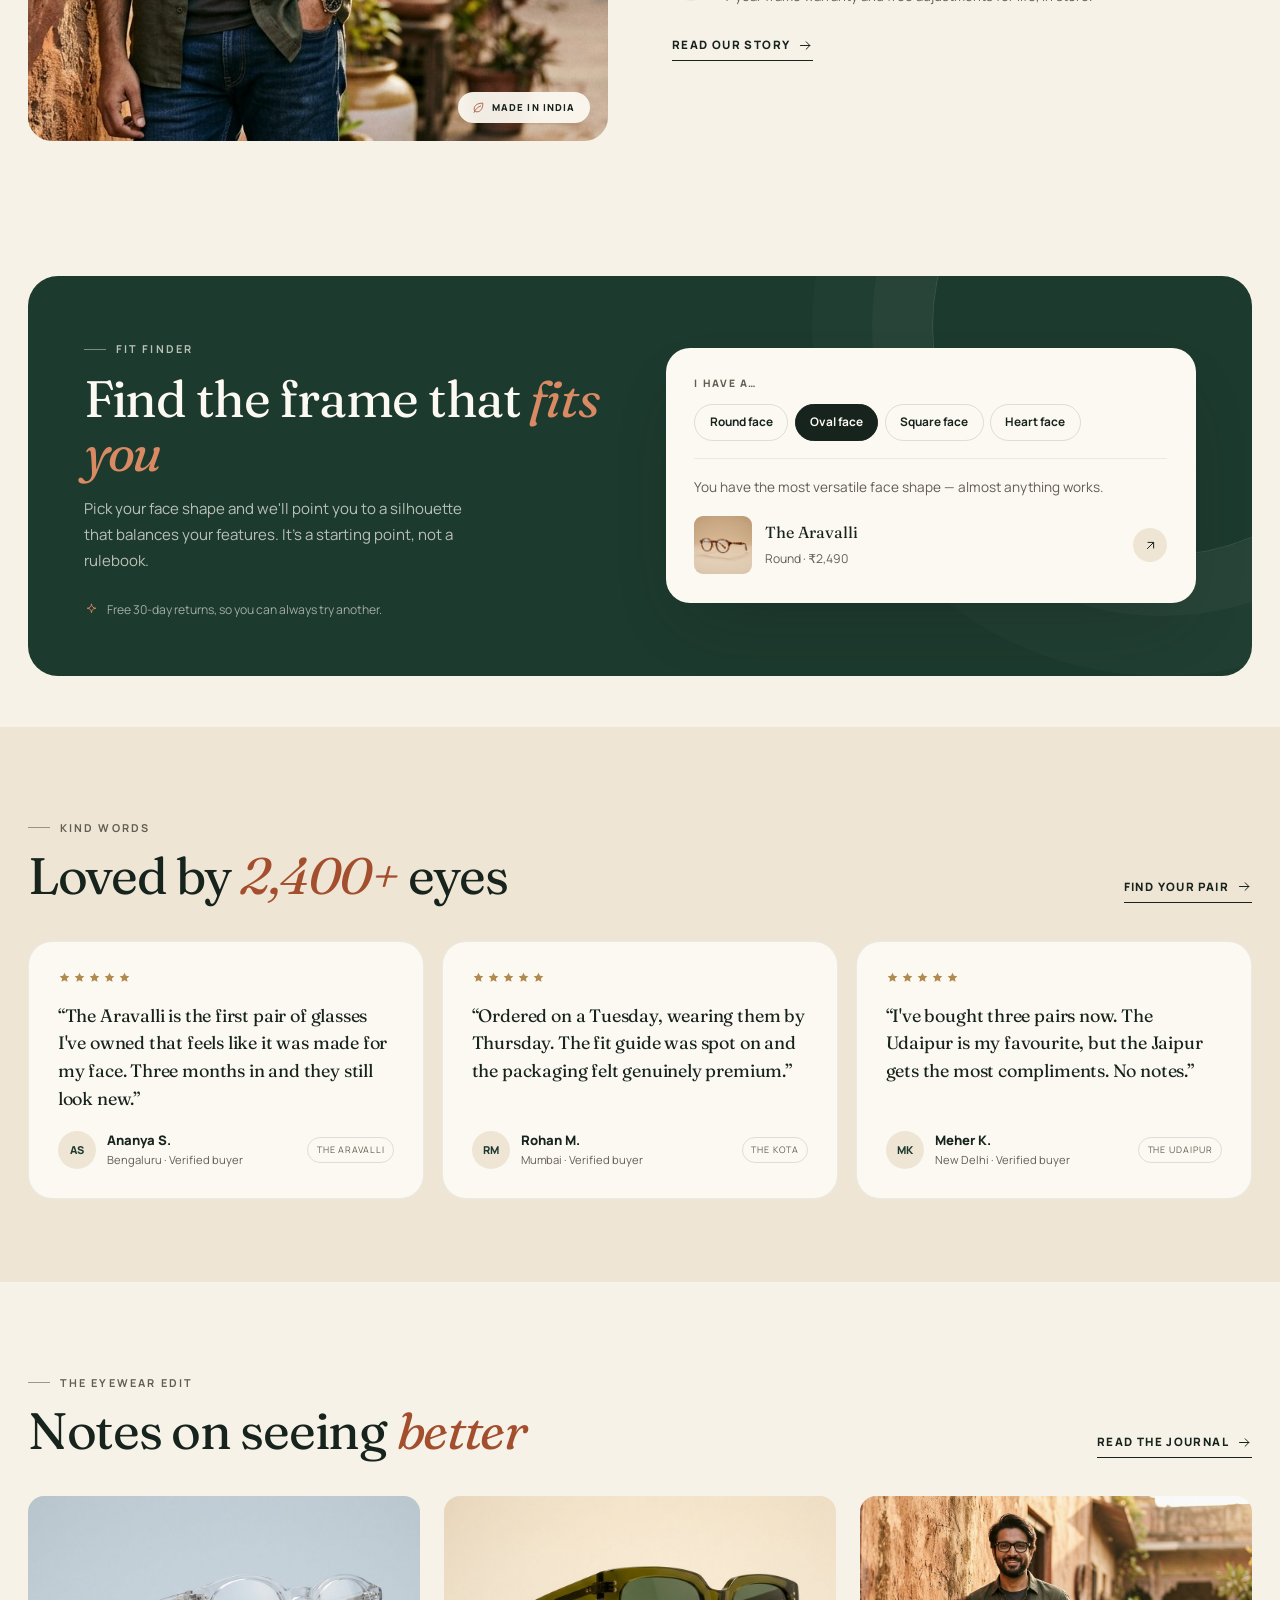
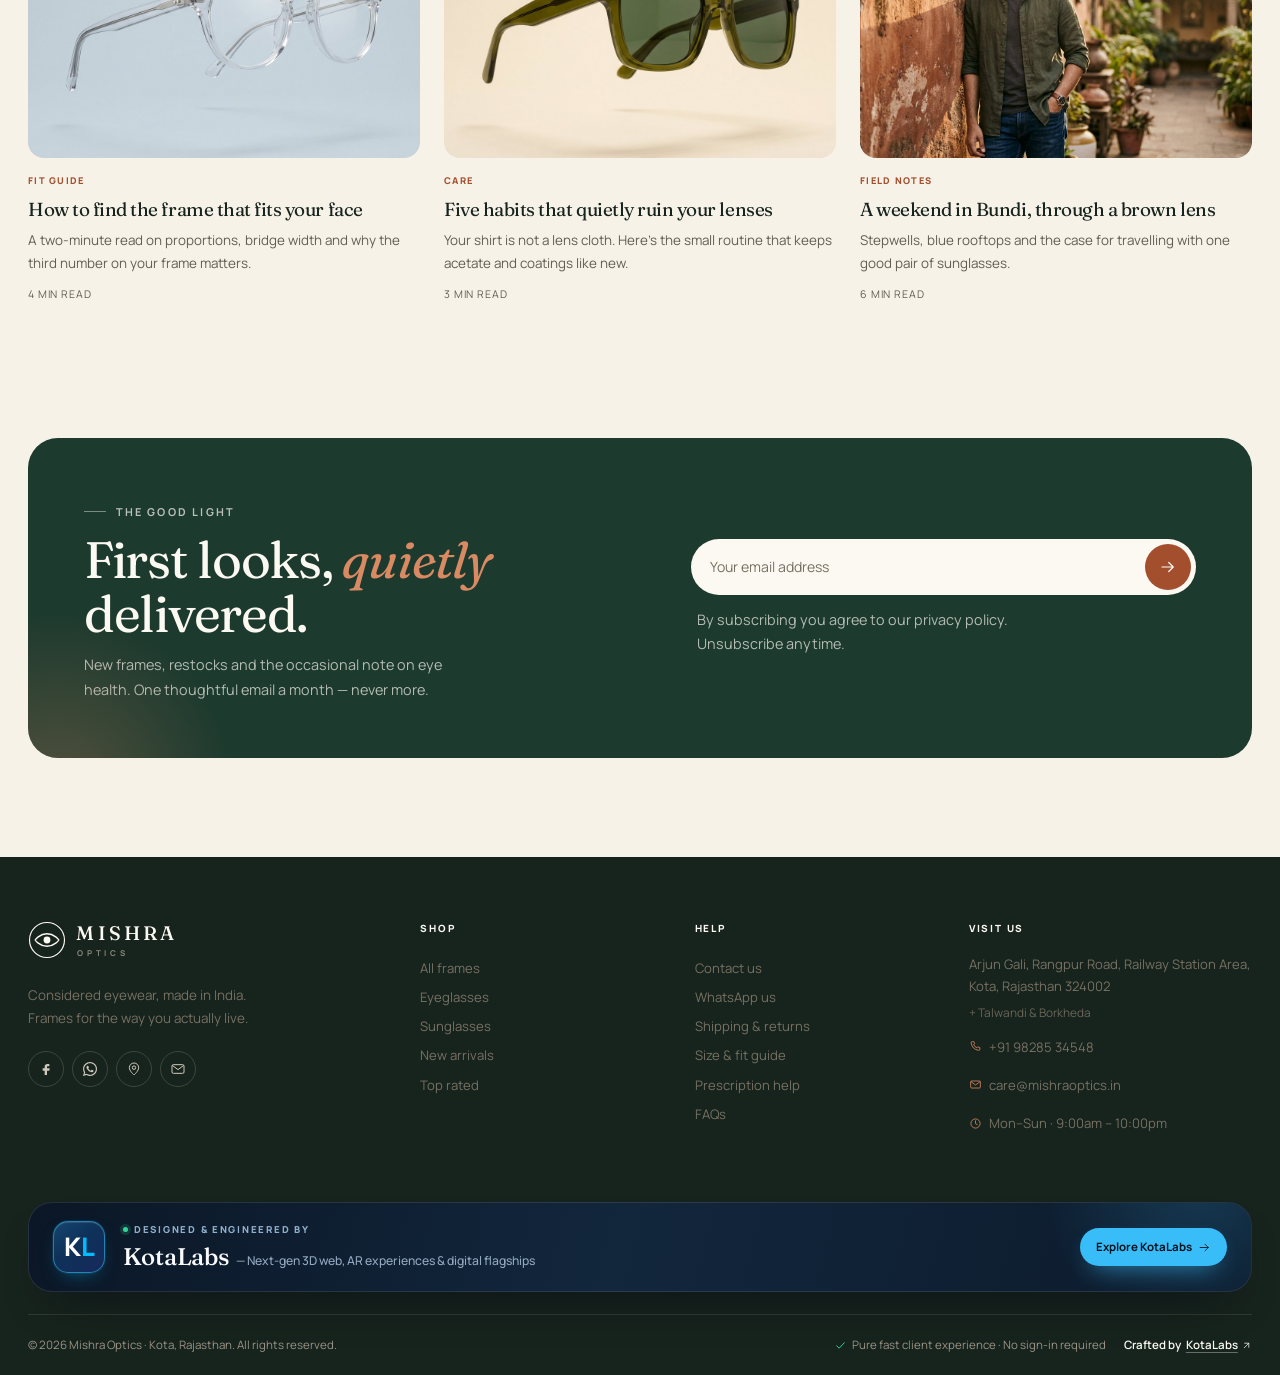
==== commit 8363743d: "Use verified details from each branch's Google Maps listing Corrections to what the earlier pass ass" ====
--- a/index.html
+++ b/index.html
@@ -306,10 +306,10 @@
       </div>
       <div class="footer__col">
         <h4>Visit us</h4>
-        <address>Arjun Gali, Rangpur Road, Railway Station Area,<br>Kota, Rajasthan 324002</address>
+        <address>Arjun Gali, Rangpur Road, Railway Station Area,<br>Kota, Rajasthan 324002 <span class="footer__more">+ Talwandi &amp; Borkheda</span></address>
         <a class="footer__contact" href="tel:+919828534548"><svg class="icon" aria-hidden="true"><use href="assets/icons.svg#i-phone"></use></svg> +91 98285 34548</a>
         <a class="footer__contact" href="mailto:care@mishraoptics.in"><svg class="icon" aria-hidden="true"><use href="assets/icons.svg#i-mail"></use></svg> care@mishraoptics.in</a>
-        <a class="footer__contact" href="contact.html"><svg class="icon" aria-hidden="true"><use href="assets/icons.svg#i-clock"></use></svg> Mon–Sun · 10:00am – 9:00pm</a>
+        <a class="footer__contact" href="contact.html"><svg class="icon" aria-hidden="true"><use href="assets/icons.svg#i-clock"></use></svg> Mon–Sun · 9:00am – 10:00pm</a>
       </div>
     </div>
     <div class="kotalabs-card">
--- a/css/styles.css
+++ b/css/styles.css
@@ -996,6 +996,7 @@
 }
 .footer__col a:hover { color: var(--paper-2); }
 .footer__col address { font-style: normal; font-size: 0.82rem; color: #767162; line-height: 1.7; }
+.footer__more { display: block; margin-top: 0.35rem; font-size: 0.74rem; color: #6a6558; }
 .footer__col .footer__contact { display: flex; align-items: center; gap: 0.45rem; margin-top: 0.55rem; }
 .footer__col .footer__contact .icon { width: 13px; height: 13px; color: var(--clay-soft); }
 .footer__bottom {
@@ -1376,8 +1377,13 @@
 .store-card > span { font-size: 0.6rem; letter-spacing: 0.14em; text-transform: uppercase; color: var(--clay); font-weight: 800; }
 .store-card p { color: var(--muted); font-size: 0.84rem; line-height: 1.7; margin-top: 0.7rem; }
 .store-card .store-meta { display: grid; gap: 0.35rem; margin-top: 0.9rem; }
-.store-card .store-meta span { display: flex; align-items: center; gap: 0.45rem; font-size: 0.78rem; color: var(--muted); }
-.store-card .store-meta .icon { width: 14px; height: 14px; color: var(--forest); }
+.store-card .store-meta span,
+.store-card .store-meta a { display: flex; align-items: center; gap: 0.45rem; font-size: 0.78rem; color: var(--muted); transition: color 0.2s; }
+.store-card .store-meta a:hover { color: var(--clay); }
+.store-card .store-rating { display: flex; align-items: center; gap: 0.28rem; font-size: 0.72rem; color: var(--muted); margin-top: 0.45rem; }
+.store-card .store-rating .icon { width: 12px; height: 12px; color: var(--gold); }
+.store-card .store-rating strong { color: var(--ink); font-weight: 800; }
+.store-card .store-meta .icon { width: 14px; height: 14px; color: var(--forest); flex: none; }
 .store-card .link-arrow { margin-top: 1.1rem; }
 
 /* ---------- contact ---------- */
@@ -1414,6 +1420,13 @@
 .form-card.is-sent form { display: none; }
 .form-card.is-sent .form-success { display: block; }
 .contact-aside { display: grid; gap: 1rem; }
+.branch-list { display: grid; gap: 1.2rem; margin-top: 0.4rem; }
+.branch { padding-top: 1.05rem; border-top: 1px solid var(--line-soft); }
+.branch:first-child { padding-top: 0; border-top: 0; }
+.branch > strong { display: block; font-size: 0.86rem; font-weight: 800; color: var(--ink); }
+.branch > strong em { font-style: normal; font-weight: 600; color: var(--clay); }
+.branch p { margin-top: 0.35rem; }
+.branch .link-arrow { margin-top: 0.6rem; }
 .contact-card { background: var(--paper-2); border: 1px solid var(--line-soft); border-radius: var(--r-lg); padding: 1.4rem; }
 .contact-card h3 { font-size: 1.15rem; }
 .contact-card p, .contact-card a { color: var(--muted); font-size: 0.84rem; line-height: 1.7; }
